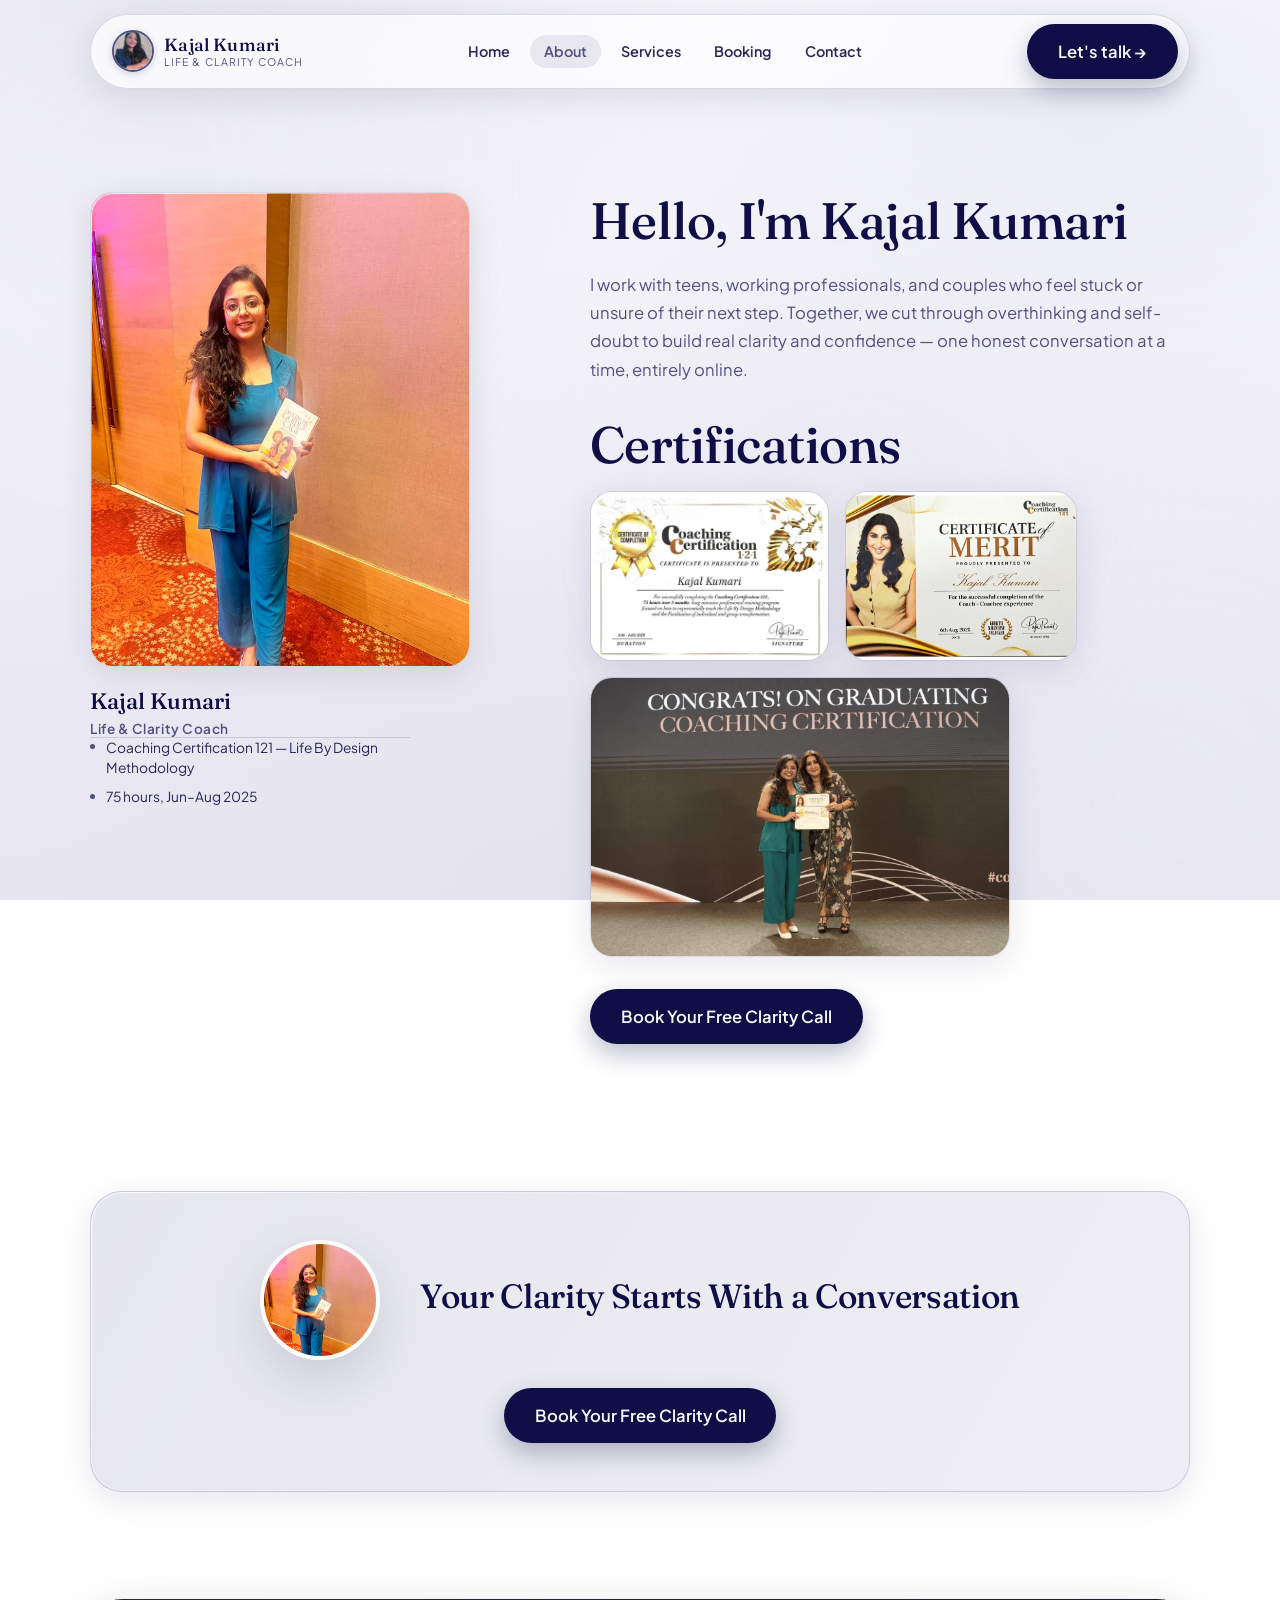
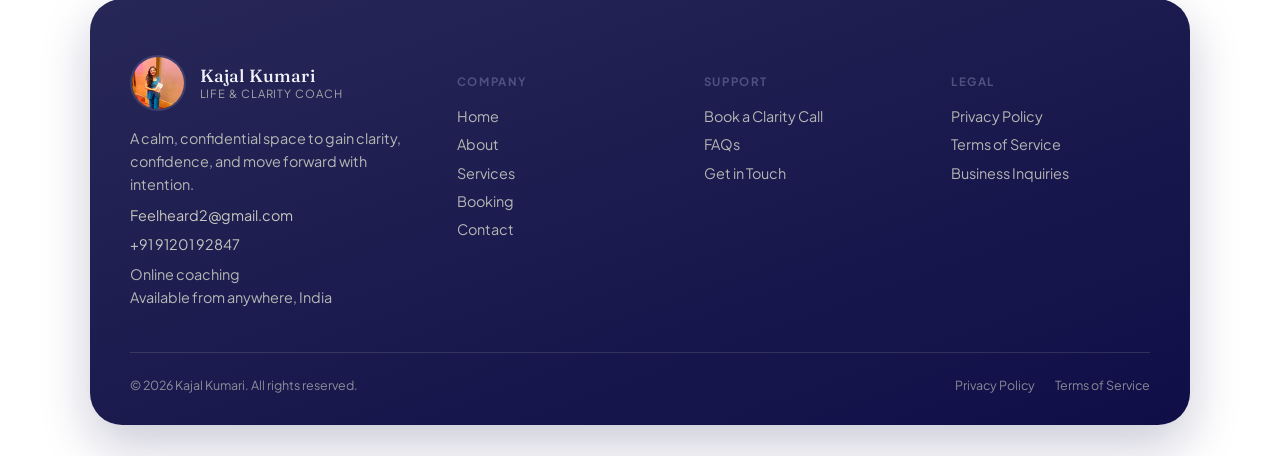
==== about/index.html @ 8ef03c5c "Welcome To Our Page" ====
<!DOCTYPE html>
<html lang="en">
<head>
<meta charset="UTF-8" />
<meta name="viewport" content="width=device-width, initial-scale=1.0" />
<title>About — Kajal Kumari | Life &amp; Clarity Coach</title>
<meta name="description" content="Get to know Kajal Kumari — life coach for teens, working professionals and couples looking for clarity, confidence and calm." />
<link rel="icon" href="data:image/svg+xml,<svg xmlns=%22http://www.w3.org/2000/svg%22 viewBox=%220 0 100 100%22><rect width=%22100%22 height=%22100%22 rx=%2222%22 fill=%22%230f0e47%22/><text x=%2250%22 y=%2266%22 font-family=%22Georgia,serif%22 font-size=%2252%22 fill=%22%23f8f8fb%22 text-anchor=%22middle%22>K</text></svg>" />
<link rel="stylesheet" href="../css/style.css" />
<link rel="stylesheet" href="../css/pages.css" />
</head>
<body>
<a href="#main" class="skip-link">Skip to content</a>
<div id="ambient-mount"></div>
<div id="site-header"></div>

<main id="main">

  <section class="wrap section about-section">
    <div class="about-grid">
      <div class="about-portrait" data-reveal>
        <div class="glass frame">
          <img src="../assets/kajal/about-portrait.jpg" alt="Kajal Kumari" />
        </div>
        <div class="portrait-name-caption">
          <span>Kajal Kumari</span>
          <span class="role">Life &amp; Clarity Coach</span>
        </div>
        <ul class="portrait-info-list">
          <li>Coaching Certification 121 — Life By Design Methodology</li>
          <li>75 hours, Jun–Aug 2025</li>
        </ul>
      </div>

      <div class="about-body" data-reveal style="transition-delay:100ms">
        <h2>Hello, I'm Kajal Kumari</h2>
        <p style="margin-top:1.25rem;">I work with teens, working professionals, and couples who feel stuck or unsure of their next step. Together, we cut through overthinking and self-doubt to build real clarity and confidence — one honest conversation at a time, entirely online.</p>

        <h2 style="margin-top:2rem;">Certifications</h2>
        <div class="certificate-gallery" style="margin-top:1rem;">
          <img src="../assets/certificates/cert-1.jpg" alt="Coaching Certification 121 — Certificate of Completion" />
          <img src="../assets/certificates/cert-2.jpg" alt="Certificate of Merit — Coach-Coachee Experience" />
        </div>
        <img src="../assets/kajal/graduation-moment.jpg" alt="Kajal Kumari receiving her Coaching Certification" class="graduation-photo" style="margin-top:1rem;" />

        <a href="../booking" class="btn btn-primary" style="margin-top:2rem;">Book Your Free Clarity Call</a>
      </div>
    </div>
  </section>

  <section class="wrap section--tight">
    <div class="glass cta-banner" data-reveal>
      <div class="cta-banner-top">
        <img src="../assets/kajal/cta-photo.jpg" alt="Kajal Kumari" class="cta-photo" />
        <div>
          <h3>Your Clarity Starts With a Conversation</h3>
        </div>
      </div>
      <a href="../booking" class="btn btn-primary">Book Your Free Clarity Call</a>
    </div>
  </section>

</main>

<div id="site-footer"></div>

<script src="../js/data.js"></script>
<script src="../js/api.js"></script>
<script src="../js/components.js"></script>
<script src="../js/main.js"></script>
</body>
</html>
---- css/style.css ----
/* ==========================================================================
   Kajal K — Life & Clarity Coaching Portfolio
   Design system: twilight-glass, soft & premium
   ========================================================================== */

@import url('https://fonts.googleapis.com/css2?family=Fraunces:ital,opsz,wght@0,9..144,300;0,9..144,400;0,9..144,500;0,9..144,600;1,9..144,400;1,9..144,500&family=Plus+Jakarta+Sans:wght@300;400;500;600;700;800&display=swap');

:root {
  /* ---- Color tokens: client-provided navy/purple palette. Every other
     shade below is a tint or shade of these four exact values, kept
     consistent site-wide. Backgrounds are very light tints of the same
     hues (since the source palette itself has no pale shade) so text
     and accents stay readable. ---- */
  --bg-1: #f8f8fb;      /* palest lavender-white */
  --bg-2: #efeef6;      /* soft pale lavender */
  --bg-3: #e6e5f1;      /* deeper pale lavender */
  --lavender: #8686ac;      /* client color — muted lavender-purple */
  --lavender-soft: #ececf5;
  --blush: #505081;      /* client color — medium purple-navy */
  --blush-soft: #e8e7f0;
  --mint: #272757;      /* client color — dark navy */
  --mint-soft: #e3e2ee;
  --peach: #0f0e47;      /* client color — deepest navy */
  --peach-soft: #e0e0ec;
  --sky: #8686ac;
  --sky-soft: #ececf5;
  --gold: #505081;
  --gold-soft: #e8e7f0;
  --gold-deep: #0f0e47;      /* deepest navy, for text needing real contrast */
  --cream: #f8f8fb;

  --accent: #505081;            /* primary accent — client's medium purple, used for eyebrows/links/CTAs */
  --accent-hover: #272757;

  --ink: #0f0e47;              /* primary text — client's deepest navy */
  --text-soft: #272757;         /* client's dark navy */
  --text-muted: #505081;         /* client's medium purple-navy */

  --glass-bg: rgba(255, 255, 255, 0.7);
  --glass-bg-strong: rgba(255, 255, 255, 0.93);
  --glass-border: rgba(15, 14, 71, 0.14);
  --glass-highlight: rgba(255, 255, 255, 0.92);

  /* ---- Type tokens ---- */
  --font-display: 'Fraunces', 'Iowan Old Style', serif;
  --font-body: 'Plus Jakarta Sans', -apple-system, BlinkMacSystemFont, sans-serif;

  --step-1: clamp(0.8rem, 0.78rem + 0.1vw, 0.875rem);
  --step-0: clamp(0.95rem, 0.92rem + 0.15vw, 1.05rem);
  --step-2: clamp(1.2rem, 1.1rem + 0.5vw, 1.45rem);
  --step-3: clamp(1.6rem, 1.4rem + 1vw, 2.1rem);
  --step-4: clamp(2.2rem, 1.8rem + 2vw, 3.2rem);
  --step-5: clamp(2.8rem, 2.1rem + 3.5vw, 4.6rem);

  /* ---- Layout tokens ---- */
  --radius-sm: 14px;
  --radius-md: 22px;
  --radius-lg: 32px;
  --radius-pill: 999px;
  --max-width: 1180px;
  --shadow-glass: 0 8px 32px rgba(15, 14, 71, 0.1);
  --shadow-soft: 0 20px 55px rgba(15, 14, 71, 0.14);
  --ease-soft: cubic-bezier(0.22, 1, 0.36, 1);
  --header-h: 96px;
}

@media (max-width: 860px) {
  :root { --header-h: 84px; }
}

/* ---- Reset ---- */
*, *::before, *::after { box-sizing: border-box; }
html { scroll-behavior: smooth; }
@media (prefers-reduced-motion: reduce) {
  html { scroll-behavior: auto; }
  *, *::before, *::after {
    animation-duration: 0.001ms !important;
    animation-iteration-count: 1 !important;
    transition-duration: 0.001ms !important;
    scroll-behavior: auto !important;
  }
}

body, h1, h2, h3, h4, p, figure, blockquote, dl, dd { margin: 0; }
ul[class], ol[class] { list-style: none; margin: 0; padding: 0; }
img { max-width: 100%; display: block; }
a { color: inherit; text-decoration: none; touch-action: manipulation; }
button { font: inherit; cursor: pointer; touch-action: manipulation; }
input, textarea, select, button { font-family: inherit; }

body {
  font-family: var(--font-body);
  color: var(--text-soft);
  -webkit-tap-highlight-color: transparent;
  background:
    radial-gradient(ellipse 80% 60% at 15% 0%, var(--blush-soft) 0%, transparent 60%),
    radial-gradient(ellipse 70% 60% at 85% 15%, var(--sky-soft) 0%, transparent 55%),
    radial-gradient(ellipse 80% 70% at 50% 100%, var(--mint-soft) 0%, transparent 60%),
    linear-gradient(180deg, var(--bg-1) 0%, var(--bg-2) 50%, var(--bg-3) 100%);
  background-attachment: fixed;
  min-height: 100vh;
  overflow-x: hidden;
  position: relative;
  -webkit-font-smoothing: antialiased;
  padding-top: var(--header-h);
}

/* ---- Ambient background orbs (decorative, aria-hidden) ---- */
.ambient-orbs { position: fixed; inset: 0; z-index: 0; pointer-events: none; overflow: hidden; }
.orb {
  position: absolute;
  border-radius: 50%;
  filter: blur(80px);
  opacity: 0.35;
  will-change: transform;
}
.orb--1 { width: 42vw; height: 42vw; background: var(--lavender-soft); top: -10%; left: -10%; animation: drift1 30s ease-in-out infinite; }
.orb--2 { width: 34vw; height: 34vw; background: var(--sky-soft); bottom: -12%; right: -8%; animation: drift2 36s ease-in-out infinite; }
.orb--3 { width: 26vw; height: 26vw; background: var(--mint-soft); top: 40%; right: 20%; opacity: 0.3; animation: drift3 26s ease-in-out infinite; }

@keyframes drift1 { 0%,100% { transform: translate(0,0) scale(1); } 50% { transform: translate(4%, 6%) scale(1.08); } }
@keyframes drift2 { 0%,100% { transform: translate(0,0) scale(1); } 50% { transform: translate(-5%, -4%) scale(1.05); } }
@keyframes drift3 { 0%,100% { transform: translate(0,0) scale(1); } 50% { transform: translate(-6%, 5%) scale(0.94); } }

main, header, footer { position: relative; z-index: 1; }

/* ---- Mobile perf: fixed backgrounds + continuous blur filters are the #1
   cause of janky scrolling on mobile browsers, so we simplify below 820px ---- */
@media (max-width: 820px) {
  body { background-attachment: scroll; }
  .orb { animation: none; filter: blur(40px); will-change: auto; }
  .nav-shell {
    background: rgba(255, 255, 255, 0.92);
    backdrop-filter: none;
    -webkit-backdrop-filter: none;
  }
  /* backdrop-filter is one of the most expensive CSS effects to composite on
     mobile GPUs — with a dozen+ glass cards on a page, it's the main source
     of scroll jank. Swap to solid, near-opaque backgrounds on mobile instead. */
  .glass, .glass-card, .glass-card:hover {
    backdrop-filter: none;
    -webkit-backdrop-filter: none;
    background: rgba(255, 255, 255, 0.9);
    box-shadow: 0 6px 18px rgba(15, 14, 71, 0.12);
  }
  .glass-card:hover { transform: none; }
  /* CSS mask-composite (used for the gradient border highlight) is also slow
     on mobile GPUs — drop it and rely on the plain 1px border instead. */
  .glass::before { display: none; }
  /* Large blurred shadows repaint expensively at scale; shrink them site-wide. */
  :root {
    --shadow-glass: 0 4px 14px rgba(15, 14, 71, 0.10);
    --shadow-soft: 0 6px 20px rgba(15, 14, 71, 0.12);
  }
}

/* ---- Utility layout ---- */
.wrap {
  width: 100%;
  max-width: var(--max-width);
  margin-inline: auto;
  padding-inline: clamp(1.25rem, 4vw, 2.5rem);
}
.section { padding-block: clamp(4rem, 7.5vw, 7rem); }
.section--tight { padding-block: clamp(2rem, 4vw, 3.25rem); }
.eyebrow {
  display: inline-flex;
  align-items: center;
  gap: 0.5em;
  font-size: var(--step-1);
  letter-spacing: 0.08em;
  text-transform: uppercase;
  color: var(--accent);
  font-weight: 700;
}

h1, h2, h3, h4 { font-family: var(--font-display); font-weight: 500; line-height: 1.15; letter-spacing: -0.01em; color: var(--ink); }
h1 { font-size: var(--step-5); font-weight: 500; }
h2 { font-size: var(--step-4); }
h3 { font-size: var(--step-3); font-weight: 500; }
h4 { font-size: var(--step-2); font-weight: 600; }
p { font-size: var(--step-0); line-height: 1.7; color: var(--text-muted); }
.lede { font-size: var(--step-2); line-height: 1.6; color: var(--text-soft); font-weight: 300; }

em.accent { font-style: italic; color: var(--accent-hover); }

/* ---- Glass surfaces ---- */
.glass {
  background: var(--glass-bg);
  border: 1px solid var(--glass-border);
  border-radius: var(--radius-lg);
  backdrop-filter: blur(22px) saturate(140%);
  -webkit-backdrop-filter: blur(22px) saturate(140%);
  box-shadow: var(--shadow-glass);
  position: relative;
}
.glass::before {
  content: '';
  position: absolute;
  inset: 0;
  border-radius: inherit;
  padding: 1px;
  background: linear-gradient(135deg, var(--glass-highlight), transparent 45%);
  -webkit-mask: linear-gradient(#fff 0 0) content-box, linear-gradient(#fff 0 0);
  -webkit-mask-composite: xor;
  mask-composite: exclude;
  pointer-events: none;
}
.glass-card {
  background: var(--glass-bg);
  border: 1px solid var(--glass-border);
  border-radius: var(--radius-md);
  backdrop-filter: blur(18px) saturate(140%);
  -webkit-backdrop-filter: blur(18px) saturate(140%);
  padding: clamp(1.5rem, 3vw, 2.25rem);
  transition: transform 0.5s var(--ease-soft), background 0.5s var(--ease-soft), box-shadow 0.5s var(--ease-soft);
}
.glass-card:hover { transform: translateY(-6px); background: var(--glass-bg-strong); box-shadow: var(--shadow-soft); }

/* ---- Buttons ---- */
.btn {
  display: inline-flex;
  align-items: center;
  justify-content: center;
  gap: 0.6em;
  padding: 0.95em 1.8em;
  border-radius: var(--radius-pill);
  font-weight: 600;
  font-size: var(--step-0);
  border: 1px solid transparent;
  transition: transform 0.35s var(--ease-soft), box-shadow 0.35s var(--ease-soft), background 0.35s var(--ease-soft);
  white-space: nowrap;
}
.btn-primary {
  background: var(--ink);
  color: var(--cream);
  box-shadow: 0 10px 26px rgba(15, 14, 71, 0.28);
}
.btn-primary:hover { transform: translateY(-3px); box-shadow: 0 16px 36px rgba(15, 14, 71, 0.36); background: #0f0e47; }
.btn-ghost {
  background: var(--glass-bg-strong);
  border-color: var(--glass-border);
  color: var(--ink);
  backdrop-filter: blur(14px);
}
.btn-ghost:hover { background: #fff; transform: translateY(-3px); border-color: var(--ink); }
.btn-block { width: 100%; }
.btn:disabled { opacity: 0.5; cursor: not-allowed; transform: none !important; }

/* ---- Header / Nav ----
   Fixed (not sticky): the bar stays pinned on screen at all times and never
   scrolls with the page. Only the active-link highlight changes as you move
   between pages — the bar itself never moves. */
.site-header {
  position: fixed;
  top: 0;
  left: 0;
  right: 0;
  z-index: 50;
  padding-block: 0.85rem;
}
.nav-shell {
  display: flex;
  align-items: center;
  justify-content: space-between;
  gap: 1rem;
  padding: 0.6rem 0.7rem 0.6rem 1.3rem;
  border-radius: var(--radius-pill);
  background: rgba(255, 255, 255, 0.7);
  border: 1px solid var(--glass-border);
  backdrop-filter: blur(20px) saturate(160%);
  -webkit-backdrop-filter: blur(20px) saturate(160%);
  box-shadow: var(--shadow-glass);
}
.brand { display: flex; align-items: center; gap: 0.65rem; font-family: var(--font-display); font-size: 1.1rem; color: var(--ink); }
.brand-mark {
  width: 42px; height: 42px; border-radius: 50%;
  object-fit: cover;
  flex-shrink: 0;
  border: 2px solid var(--blush);
  box-shadow: 0 2px 8px rgba(15, 14, 71, 0.18);
}
.brand-text strong { display: block; font-weight: 500; letter-spacing: 0.01em; }
.brand-text span { display: block; font-family: var(--font-body); font-size: 0.66rem; letter-spacing: 0.1em; text-transform: uppercase; color: var(--text-muted); }

.nav-links { display: flex; align-items: center; gap: 0.3rem; }
.nav-links a {
  padding: 0.55em 1em;
  border-radius: var(--radius-pill);
  font-size: 0.9rem;
  font-weight: 600;
  color: var(--text-soft);
  transition: background 0.3s var(--ease-soft), color 0.3s var(--ease-soft);
}
.nav-links a:hover, .nav-links a.is-active { background: var(--blush-soft); color: var(--accent); }
.nav-cta { display: flex; align-items: center; gap: 0.6rem; }
.nav-toggle {
  display: none;
  width: 40px; height: 40px;
  border-radius: 50%;
  background: var(--blush-soft);
  border: 1px solid var(--glass-border);
  color: var(--ink);
  align-items: center;
  justify-content: center;
  font-size: 1.05rem;
}

.mobile-scrim {
  position: fixed;
  inset: 0;
  z-index: 45;
  background: rgba(15, 14, 71, 0.32);
  backdrop-filter: blur(10px) saturate(120%);
  -webkit-backdrop-filter: blur(10px) saturate(120%);
  opacity: 0;
  visibility: hidden;
  pointer-events: none;
  transition: opacity 0.4s var(--ease-soft), visibility 0.4s;
}
.mobile-scrim.is-open { opacity: 1; visibility: visible; pointer-events: auto; }

.mobile-panel {
  display: flex;
  flex-direction: column;
  gap: 0.4rem;
  position: fixed;
  top: calc(var(--header-h) + 10px);
  left: clamp(1.25rem, 4vw, 2.5rem);
  right: clamp(1.25rem, 4vw, 2.5rem);
  z-index: 55;
  max-width: 420px;
  margin-inline: auto;
  padding: 1.6rem 1.4rem 1.75rem;
  border-radius: var(--radius-lg);
  background: var(--glass-bg-strong);
  border: 1px solid var(--glass-border);
  backdrop-filter: blur(28px) saturate(160%);
  -webkit-backdrop-filter: blur(28px) saturate(160%);
  box-shadow: var(--shadow-soft);
  opacity: 0;
  visibility: hidden;
  transform: translateY(-14px) scale(0.97);
  pointer-events: none;
  transition: opacity 0.4s var(--ease-soft), transform 0.4s var(--ease-soft), visibility 0.4s;
}
.mobile-panel.is-open {
  opacity: 1;
  visibility: visible;
  transform: translateY(0) scale(1);
  pointer-events: auto;
}
.mobile-panel-head {
  display: flex;
  align-items: center;
  justify-content: space-between;
  margin-bottom: 0.75rem;
  padding-bottom: 0.9rem;
  border-bottom: 1px solid var(--glass-border);
}
.mobile-panel-title {
  font-family: var(--font-display);
  font-size: 1.1rem;
  color: var(--ink);
}
.mobile-panel-close {
  width: 38px; height: 38px;
  border-radius: 50%;
  background: var(--blush-soft);
  border: 1px solid var(--glass-border);
  color: var(--ink);
  display: flex; align-items: center; justify-content: center;
  font-size: 1rem;
}
.mobile-panel-links { display: flex; flex-direction: column; gap: 0.35rem; }
.mobile-panel a {
  padding: 1em 1.1em;
  border-radius: var(--radius-md);
  color: var(--text-soft);
  font-weight: 600;
  font-size: 1.05rem;
  transition: background 0.3s var(--ease-soft), color 0.3s var(--ease-soft);
}
.mobile-panel a.is-active, .mobile-panel a:hover { background: var(--blush-soft); color: var(--accent); }
.mobile-panel-cta { margin-top: 1.1rem; }
.mobile-panel a.mobile-panel-cta,
.mobile-panel a.mobile-panel-cta:hover { color: var(--cream); background: var(--ink); }

.nav-cta .btn-primary span.short { display: none; }

@media (max-width: 860px) {
  .nav-links { display: none; }
  .nav-toggle { display: inline-flex; }
  .nav-cta .btn-primary span.long { display: none; }
  .nav-cta .btn-primary span.short { display: inline; }
  /* Long button labels ("Book Your Free 30-Minute Clarity Call") must wrap
     instead of forcing the button wider than its container. */
  .btn { white-space: normal; max-width: 100%; box-sizing: border-box; text-align: center; }
  .cta-banner { align-items: stretch; text-align: center; }
  .cta-banner-top { flex-direction: column; text-align: center; }
  .cta-banner-top > div { text-align: center; }
  .cta-banner .cta-photo { margin-inline: auto; }
  .cta-banner .btn { width: 100%; }
}

/* ---- Footer ---- */
.site-footer { padding-block: 0; margin-top: clamp(2rem, 5vw, 3.5rem); margin-bottom: clamp(1.5rem, 3vw, 2rem); }
.footer-shell {
  background: linear-gradient(160deg, #272757 0%, #0f0e47 100%);
  padding: clamp(2.5rem, 5vw, 3.5rem) clamp(1.5rem, 4vw, 2.5rem) clamp(1.5rem, 3vw, 2rem);
  border-radius: var(--radius-lg);
  box-shadow: 0 20px 50px rgba(15, 14, 71, 0.22);
}
.footer-grid {
  display: grid;
  grid-template-columns: 1.4fr 1fr 1fr 1fr;
  gap: 2rem clamp(1.5rem, 4vw, 3rem);
}
.footer-col--brand { max-width: 300px; }
.footer-brand-row { display: flex; align-items: center; gap: 0.85rem; margin-bottom: 1rem; }
.footer-photo {
  width: 56px; height: 56px;
  border-radius: 50%;
  object-fit: cover;
  border: 2px solid rgba(80,80,129,0.6);
  flex-shrink: 0;
}
.footer-col--brand .brand-text strong { color: #f0f0f7; font-family: var(--font-display); font-size: 1.1rem; font-weight: 500; display: block; }
.footer-col--brand .brand-text span { color: rgba(255,255,227,0.6); font-size: 0.7rem; letter-spacing: 0.08em; text-transform: uppercase; }
.footer-tagline { font-size: 0.88rem; color: rgba(255,255,227,0.65); line-height: 1.6; margin-bottom: 1rem; }
.footer-address { font-size: 0.85rem; color: rgba(255,255,227,0.55); line-height: 1.6; margin-top: 0.5rem; }
.footer-col h5 { font-family: var(--font-body); font-size: 0.72rem; letter-spacing: 0.14em; text-transform: uppercase; color: var(--blush); margin-bottom: 1.1rem; font-weight: 700; }
.footer-col a, .footer-col p { display: block; color: rgba(255,255,227,0.68); font-size: 0.9rem; margin-bottom: 0.65rem; transition: color 0.2s ease, transform 0.2s ease; }
.footer-col a:hover { color: #f0f0f7; transform: translateX(2px); }
.footer-col--brand a { color: rgba(255,255,227,0.75); }
.footer-col--brand a:hover { color: var(--blush); }
.footer-bottom {
  display: flex; justify-content: space-between; align-items: center; flex-wrap: wrap; gap: 0.75rem;
  padding-top: 1.5rem; margin-top: 2rem;
  border-top: 1px solid rgba(255,255,227,0.12);
  font-size: 0.78rem; color: rgba(255,255,227,0.5);
}
.footer-bottom-links { display: flex; gap: 1.25rem; }
.footer-bottom-links a { color: rgba(255,255,227,0.5); font-size: 0.78rem; margin-bottom: 0; }
.footer-bottom-links a:hover { color: #f0f0f7; }

@media (max-width: 880px) {
  .footer-grid { grid-template-columns: 1.3fr 1fr 1fr; }
  .footer-col--brand { grid-column: 1 / -1; max-width: 100%; }
}
@media (max-width: 640px) {
  .footer-shell { padding: 2.25rem 1.5rem 1.75rem; border-radius: var(--radius-lg); }
  .footer-grid {
    grid-template-columns: 1fr 1fr;
    gap: 1.75rem 1.25rem;
    text-align: center;
  }
  .footer-col--brand {
    grid-column: 1 / -1;
    display: flex;
    flex-direction: column;
    align-items: center;
    max-width: 100%;
    padding-bottom: 1.75rem;
    border-bottom: 1px solid rgba(255,255,227,0.18);
  }
  .footer-brand-row { flex-direction: column; gap: 0.65rem; }
  .footer-photo { width: 64px; height: 64px; }
  .footer-col--brand .brand-text strong { font-size: 1.15rem; }
  .footer-tagline { max-width: 32ch; margin-inline: auto; font-size: 0.92rem; color: rgba(255,255,227,0.8); }
  .footer-address { max-width: 26ch; margin-inline: auto; font-size: 0.88rem; color: rgba(255,255,227,0.7); }
  .footer-col--brand a { font-size: 0.92rem; color: rgba(255,255,227,0.9); }
  .footer-col:not(.footer-col--brand) { padding-bottom: 0.5rem; }
  .footer-col h5 { font-size: 0.76rem; margin-bottom: 0.85rem; }
  .footer-col a { font-size: 0.94rem; margin-bottom: 0.75rem; color: rgba(255,255,227,0.82); }
  /* Legal links already live in the bottom bar below — no need to repeat
     the full column again on a small screen. */
  .footer-col--legal { display: none; }
  .footer-bottom {
    flex-direction: column;
    text-align: center;
    padding-top: 1.5rem;
    margin-top: 0.5rem;
    font-size: 0.82rem;
    color: rgba(255,255,227,0.7);
  }
  .footer-bottom-links { gap: 1.5rem; }
  .footer-bottom-links a { font-size: 0.82rem; color: rgba(255,255,227,0.75); }
}

/* ---- Reveal-on-scroll ---- */
[data-reveal] { opacity: 0; transform: translateY(24px); transition: opacity 0.8s var(--ease-soft), transform 0.8s var(--ease-soft); }
[data-reveal].is-visible { opacity: 1; transform: translateY(0); }


/* ---- Tag pill ---- */
.pill {
  display: inline-flex; align-items: center; gap: 0.4em;
  padding: 0.4em 0.9em; border-radius: var(--radius-pill);
  background: var(--glass-bg); border: 1px solid var(--glass-border);
  font-size: 0.82rem; font-weight: 500; color: var(--text-soft);
}

/* ---- Forms ---- */
.field { display: flex; flex-direction: column; gap: 0.5rem; margin-bottom: 1.2rem; }
.field label { font-size: 0.86rem; font-weight: 600; color: var(--text-soft); }
.field .hint { font-size: 0.78rem; color: var(--text-muted); font-weight: 400; }
.field input, .field textarea, .field select {
  background: rgba(255,255,255,0.65);
  border: 1px solid var(--glass-border);
  border-radius: var(--radius-sm);
  padding: 0.85em 1em;
  color: var(--ink);
  font-size: 0.95rem;
  transition: border-color 0.3s, background 0.3s;
}
.field input::placeholder, .field textarea::placeholder { color: var(--text-muted); }
.field input:focus, .field textarea:focus, .field select:focus {
  outline: none; border-color: var(--accent-hover); background: #fff;
}
.field textarea { resize: vertical; min-height: 110px; }
.field-row { display: grid; grid-template-columns: 1fr 1fr; gap: 1rem; }
@media (max-width: 560px) { .field-row { grid-template-columns: 1fr; } }

.form-section-title {
  font-size: 0.78rem;
  letter-spacing: 0.06em;
  text-transform: uppercase;
  font-weight: 700;
  color: var(--accent);
  margin: 2rem 0 1rem;
  padding-top: 1.5rem;
  border-top: 1px solid var(--glass-border);
}
.contact-form-card form > .form-section-title:first-of-type { margin-top: 0.5rem; padding-top: 0; border-top: none; }
.form-privacy-note { font-size: 0.85rem; color: var(--text-muted); font-style: italic; margin-bottom: 1.5rem; }

/* visible focus ring for a11y across interactive elements */
a:focus-visible, button:focus-visible, input:focus-visible, textarea:focus-visible, select:focus-visible {
  outline: 2px solid var(--accent-hover);
  outline-offset: 3px;
  border-radius: 6px;
}

/* ---- Toast / status ---- */
.status-msg { display: none; padding: 0.9em 1.2em; border-radius: var(--radius-sm); font-size: 0.9rem; margin-top: 1rem; }
.status-msg.is-visible { display: block; }
.status-msg--success { background: var(--mint-soft); border: 1px solid var(--mint); color: var(--mint); }
.status-msg--error { background: var(--blush-soft); border: 1px solid var(--blush); color: var(--accent); }

/* ---- Skip link ---- */
.skip-link {
  position: absolute; left: -999px; top: 0; z-index: 100;
  background: var(--gold); color: var(--ink); padding: 0.8em 1.2em; border-radius: var(--radius-sm);
}
.skip-link:focus { left: 1rem; top: 1rem; }
---- css/pages.css ----
/* ==========================================================================
   Page-specific components
   ========================================================================== */

/* ---- Hero ---- */
.hero {
  display: grid;
  grid-template-columns: 1.05fr 0.95fr;
  gap: clamp(2rem, 5vw, 4rem);
  align-items: start;
  padding-block: clamp(1.5rem, 4vw, 2.5rem) clamp(2rem, 4vw, 3rem);
}
.hero-copy .lede { margin-block: 1.25rem 2rem; max-width: 46ch; }
.hero-actions { display: flex; gap: 0.9rem; flex-wrap: wrap; margin-bottom: 2.25rem; }
.hero-stats { display: flex; gap: 0.75rem; flex-wrap: wrap; }
.hero-stats .pill strong { color: var(--accent); }

/* Hero portrait — clean, professional photo card (no illustrated avatar,
   no gimmicky pulse rings; a real photo should replace the placeholder) */
.hero-portrait {
  display: flex;
  flex-direction: column;
  align-items: center;
  gap: 1.1rem;
}
.hero-portrait-frame {
  width: 100%;
  max-width: 360px;
  aspect-ratio: 4 / 5;
  border-radius: 18px;
  overflow: hidden;
  border: 1px solid var(--glass-border);
  box-shadow: var(--shadow-soft);
}
.hero-portrait-frame img { width: 100%; height: 100%; object-fit: cover; display: block; }
.hero-portrait-caption {
  display: flex;
  align-items: center;
  gap: 0.6rem;
  font-size: 0.82rem;
  letter-spacing: 0.04em;
  color: var(--text-muted);
}
.hero-portrait-caption span:first-child { color: var(--ink); font-weight: 600; }
.hero-portrait-caption .divider { width: 1px; height: 12px; background: var(--glass-border); }

@media (max-width: 900px) {
  .hero { grid-template-columns: 1fr; }
  .hero-portrait-frame { max-width: 300px; margin-inline: auto; }
}

/* ---- Trust strip ---- */
.trust-strip {
  display: flex;
  flex-wrap: wrap;
  gap: 0.75rem;
  justify-content: center;
  padding: 1.1rem 1.5rem;
}

/* ---- Section heading block ---- */
.section-head { max-width: 640px; margin-bottom: clamp(2rem, 4vw, 3rem); }
.section-head.center { margin-inline: auto; text-align: center; }
.section-head h2 { margin-top: 0.9rem; position: relative; }
.section-head h2::before {
  content: '';
  display: block;
  width: 44px;
  height: 4px;
  border-radius: 2px;
  background: var(--accent);
  margin-bottom: 0.9rem;
}
.section-head.center h2::before { margin-inline: auto; }
.section-head p { margin-top: 0.9rem; }

/* ---- Specialty grid ---- */
.specialty-grid {
  display: grid;
  grid-template-columns: repeat(3, 1fr);
  gap: 1.25rem;
}
@media (max-width: 940px) { .specialty-grid { grid-template-columns: repeat(2, 1fr); } }
@media (max-width: 600px) { .specialty-grid { grid-template-columns: 1fr; } }

.icon-badge {
  width: 48px; height: 48px; border-radius: 14px;
  display: flex; align-items: center; justify-content: center;
  font-family: var(--font-display);
  font-size: 1.05rem;
  font-weight: 500;
  color: var(--accent);
  background: linear-gradient(135deg, rgba(80,80,129,0.18), rgba(134,134,172,0.18));
  border: 1px solid var(--glass-border);
  margin-bottom: 1.1rem;
}
.specialty-card h4 { margin-bottom: 0.6rem; }
.specialty-card p { font-size: 0.92rem; }
.card-cta {
  display: inline-flex;
  align-items: center;
  gap: 0.5em;
  margin-top: 1.35rem;
  padding: 0.6em 1.1em;
  border-radius: var(--radius-pill);
  background: var(--ink);
  color: var(--cream);
  font-size: 0.85rem;
  font-weight: 700;
  line-height: 1.2;
  box-shadow: 0 10px 24px rgba(15, 14, 71, 0.24);
  transition: transform 0.3s var(--ease-soft), box-shadow 0.3s var(--ease-soft);
}
.card-cta-arrow { transition: transform 0.3s var(--ease-soft); }
.card-cta:hover { transform: translateY(-3px); box-shadow: 0 14px 30px rgba(15, 14, 71, 0.32); }
.card-cta:hover .card-cta-arrow { transform: translateX(3px); }
.card-cta:focus-visible { outline: 2px solid var(--accent-hover); outline-offset: 3px; }

/* ---- CTA banner ---- */
.cta-banner {
  display: flex; flex-direction: column; align-items: center; gap: 1.75rem;
  padding: clamp(2rem, 4vw, 3rem);
  background: linear-gradient(120deg, rgba(80,80,129,0.14), rgba(134,134,172,0.14));
}
.cta-banner-top {
  display: flex; align-items: center; justify-content: center; gap: clamp(1.5rem, 4vw, 2.5rem);
  width: 100%;
}
.cta-banner-top > div { text-align: left; }
.cta-photo {
  width: 120px; height: 120px;
  border-radius: 50%;
  object-fit: cover;
  flex-shrink: 0;
  border: 4px solid rgba(255,255,255,0.9);
  box-shadow: var(--shadow-soft);
}
.panel-photo {
  width: 130px; height: 130px;
  border-radius: 50%;
  object-fit: cover;
  margin: 0 auto 1.2rem;
  display: block;
  border: 4px solid rgba(255,255,255,0.9);
  box-shadow: var(--shadow-soft);
}
.cta-banner h3 { margin-bottom: 0.5rem; }

/* ---- Booking page — WhatsApp CTA card ---- */
.booking-cta-card {
  max-width: 640px;
  margin-inline: auto;
  text-align: center;
  padding: clamp(2rem, 5vw, 3rem);
}
.booking-cta-card .eyebrow { justify-content: center; display: flex; }
.booking-cta-card h2 { margin-top: 0.5rem; margin-bottom: 1rem; }
.booking-cta-card p { max-width: 46ch; margin-inline: auto; }
.btn-whatsapp { margin-top: 1.5rem; }
.btn-whatsapp.btn-primary {
  background: #25D366;
  border-color: #25D366;
  color: #ffffff;
  box-shadow: 0 10px 26px rgba(37, 211, 102, 0.4);
}
.btn-whatsapp.btn-primary:hover { background: #1ebc59; box-shadow: 0 16px 36px rgba(37, 211, 102, 0.5); }

/* ---- Page hero (inner pages) ---- */
.page-hero { padding-block: clamp(2.5rem, 5vw, 4rem) clamp(1.5rem, 3vw, 2.5rem); text-align: center; }
.page-hero .eyebrow { justify-content: center; display: flex; }
.page-hero h1 { margin-top: 0.6rem; }
.page-hero p.lede { margin-inline: auto; margin-top: 1rem; }
.breadcrumb { display: flex; align-items: center; justify-content: center; gap: 0.55rem; font-size: 0.85rem; font-weight: 500; color: var(--text-muted); margin-bottom: 1.3rem; }
.breadcrumb a { color: var(--text-muted); }
.breadcrumb a:hover { color: var(--accent); }
.breadcrumb span:last-child { color: var(--ink); font-weight: 600; }

/* ---- About page ---- */
.about-section { padding-top: clamp(3rem, 6vw, 5rem); }
.about-grid { display: grid; grid-template-columns: 0.85fr 1.15fr; gap: clamp(2rem, 5vw, 3.5rem); align-items: start; }
.about-portrait {
  position: sticky;
  top: calc(var(--header-h) + 20px);
  display: flex;
  flex-direction: column;
  align-items: flex-start;
}
.about-portrait .frame {
  width: 100%;
  max-width: 380px;
  aspect-ratio: 4 / 5;
  border-radius: 22px;
  overflow: hidden;
  position: relative;
  box-shadow: var(--shadow-glass);
  border: 1px solid var(--glass-border);
}
.about-portrait img { width: 100%; height: 100%; object-fit: cover; display: block; }
.portrait-name-caption {
  margin-top: 1.25rem;
  display: flex;
  flex-direction: column;
  gap: 0.3rem;
}
.portrait-name-caption span:first-child {
  font-family: var(--font-display);
  font-size: 1.4rem;
  font-weight: 500;
  color: var(--ink);
}
.portrait-name-caption .role {
  font-size: 0.85rem;
  letter-spacing: 0.04em;
  color: var(--accent);
  font-weight: 600;
}
.portrait-info-list {
  margin-top: 1.25rem;
  padding-top: 1.1rem;
  border-top: 1px solid var(--glass-border);
  display: flex;
  flex-direction: column;
  gap: 0.6rem;
  width: 100%;
  max-width: 320px;
}
.portrait-info-list li {
  font-size: 0.86rem;
  line-height: 1.45;
  color: var(--text-soft);
  padding-left: 1rem;
  position: relative;
}
.portrait-info-list li::before {
  content: '';
  position: absolute;
  left: 0;
  top: 0.5em;
  width: 5px;
  height: 5px;
  border-radius: 50%;
  background: var(--accent);
}

@media (max-width: 880px) {
  .about-grid { grid-template-columns: 1fr; gap: 1.75rem; }
  .about-portrait {
    position: static;
    top: auto;
    align-items: center;
    text-align: center;
  }
  .about-portrait .frame { width: 260px; max-width: 260px; }
  .portrait-name-caption { align-items: center; }
  .portrait-info-list { align-items: center; text-align: center; }
  .portrait-info-list li { padding-left: 0; }
  .portrait-info-list li::before { display: none; }
}
.about-body p { margin-bottom: 1.2rem; }
.certificate-gallery {
  display: flex;
  gap: 1rem;
  flex-wrap: wrap;
  align-items: flex-start;
}
.certificate-gallery img {
  height: 170px;
  width: auto;
  max-width: 100%;
  border-radius: var(--radius-md);
  border: 1px solid var(--glass-border);
  box-shadow: var(--shadow-glass);
  object-fit: cover;
}
.graduation-photo {
  display: block;
  max-width: 100%;
  width: 420px;
  border-radius: var(--radius-md);
  border: 1px solid var(--glass-border);
  box-shadow: var(--shadow-glass);
}
@media (max-width: 480px) {
  .certificate-gallery { flex-direction: column; }
  .certificate-gallery img { height: auto; width: 100%; }
}

/* ---- Services page detail rows ---- */
.service-detail {
  display: grid;
  grid-template-columns: 0.9fr 1.1fr;
  gap: clamp(1.5rem, 4vw, 3rem);
  align-items: center;
  padding: clamp(1.75rem, 3vw, 2.5rem);
}
@media (max-width: 820px) { .service-detail { grid-template-columns: 1fr; } }
.service-detail + .service-detail { margin-top: 1.5rem; }
.service-detail .tag-row { display: flex; flex-wrap: wrap; gap: 0.5rem; margin-top: 1rem; }
.service-detail .helps-with { margin-top: 1.25rem; }
.service-detail .helps-with h5 { font-size: 0.78rem; text-transform: uppercase; letter-spacing: 0.08em; color: var(--accent); margin-bottom: 0.6rem; }
.service-detail ul.check-list { display: flex; flex-direction: column; gap: 0.6rem; }
.service-detail ul.check-list li { font-size: 0.92rem; color: var(--text-soft); display: flex; gap: 0.7rem; align-items: flex-start; line-height: 1.5; }
.service-detail ul.check-list li span { color: var(--accent); font-size: 1.1rem; line-height: 1.3; flex-shrink: 0; }
.service-detail .gain-line { font-size: 0.9rem; color: var(--text-soft); margin-top: 1rem; line-height: 1.5; }
.service-detail .gain-line strong { color: var(--mint); }
.service-photo-frame {
  width: 100%;
  max-width: 260px;
  aspect-ratio: 3 / 2;
  border-radius: var(--radius-md);
  overflow: hidden;
  border: 1px solid var(--glass-border);
  box-shadow: var(--shadow-glass);
}
.service-photo-frame img { width: 100%; height: 100%; object-fit: cover; object-position: center 25%; display: block; }
.btn-book {
  display: inline-flex;
  align-items: center;
  gap: 0.5em;
  padding: 0.75em 1.5em;
  border-radius: var(--radius-pill);
  background: var(--accent);
  color: var(--cream);
  font-weight: 700;
  font-size: 0.92rem;
  box-shadow: 0 10px 22px rgba(80, 80, 129, 0.32);
  transition: transform 0.3s var(--ease-soft), box-shadow 0.3s var(--ease-soft), background 0.3s var(--ease-soft);
}
.btn-book:hover { background: var(--accent-hover); transform: translateY(-3px); box-shadow: 0 14px 28px rgba(80, 80, 129, 0.4); }

/* ---- FAQ ---- */
.faq-item { border-bottom: 1px solid var(--glass-border); }
.faq-item:last-child { border-bottom: none; }
.faq-q { display: flex; justify-content: space-between; align-items: center; gap: 1rem; padding: 1.25rem 0.25rem; cursor: pointer; }
.faq-q h4 { font-size: 1.05rem; font-weight: 600; font-family: var(--font-body); color: var(--ink); }
.faq-q .chev { transition: transform 0.35s var(--ease-soft); color: var(--accent); font-size: 1.2rem; flex-shrink: 0; }
.faq-item.is-open .chev { transform: rotate(45deg); }
.faq-a { max-height: 0; overflow: hidden; transition: max-height 0.4s var(--ease-soft); }
.faq-a p { padding-bottom: 1.25rem; padding-right: 2rem; }

/* ---- Orientation Form header (editorial marble banner) ---- */
.orientation-header {
  position: relative;
  isolation: isolate;
  overflow: hidden;
  text-align: center;
  margin: calc(-1 * clamp(1.5rem, 3vw, 2.5rem)) calc(-1 * clamp(1.5rem, 3vw, 2.5rem)) clamp(1.75rem, 3.5vw, 2.5rem);
  padding: clamp(2.75rem, 6vw, 4.25rem) clamp(1.5rem, 4vw, 2.5rem) clamp(2.1rem, 4vw, 3rem);
  border-radius: var(--radius-lg) var(--radius-lg) 0 0;
  border-bottom: 1px solid var(--glass-border);
}
.orientation-header::before {
  content: '';
  position: absolute;
  inset: 0;
  z-index: -1;
  background:
    radial-gradient(120% 140% at 12% 12%, rgba(255,255,255,0.95), transparent 55%),
    radial-gradient(90% 110% at 88% 8%, rgba(134,134,172,0.28), transparent 60%),
    radial-gradient(100% 100% at 78% 92%, rgba(224,224,236,0.65), transparent 55%),
    radial-gradient(80% 90% at 8% 90%, rgba(80,80,129,0.10), transparent 55%),
    linear-gradient(150deg, #fcfcfd 0%, #f4f3f9 45%, #ebe9f2 100%);
}
.orientation-header::after {
  content: '';
  position: absolute;
  inset: 0;
  z-index: -1;
  opacity: 0.5;
  background-image:
    repeating-linear-gradient(116deg, rgba(15,14,71,0.05) 0px, rgba(15,14,71,0.05) 1px, transparent 1px, transparent 130px),
    repeating-linear-gradient(28deg, rgba(15,14,71,0.035) 0px, rgba(15,14,71,0.035) 1px, transparent 1px, transparent 160px);
}
.orientation-title-box {
  display: inline-block;
  background: #fff;
  border: 1.5px solid var(--ink);
  border-radius: 3px;
  padding: 0.85rem 2.4rem;
  box-shadow: 0 10px 30px rgba(15, 14, 71, 0.08);
}
.orientation-title {
  margin: 0;
  font-family: var(--font-body);
  font-weight: 800;
  font-size: clamp(1.25rem, 2.4vw, 1.85rem);
  letter-spacing: 0.09em;
  text-transform: uppercase;
  color: var(--ink);
}
.orientation-subtitle {
  margin: clamp(1.25rem, 2.5vw, 1.6rem) 0 0;
  font-family: var(--font-body);
  font-weight: 700;
  font-size: clamp(1rem, 1.6vw, 1.15rem);
  color: var(--ink);
}
.orientation-note {
  margin: 0.9rem auto 0;
  max-width: 30rem;
  font-style: italic;
  font-size: 0.85rem;
  line-height: 1.65;
  color: var(--text-muted);
}
.orientation-note strong { font-style: normal; color: var(--ink); }

@media (max-width: 600px) {
  .orientation-header { border-radius: var(--radius-md) var(--radius-md) 0 0; }
  .orientation-title-box { padding: 0.7rem 1.5rem; }
}

/* ---- Contact page ---- */
.contact-grid { display: flex; flex-direction: column; gap: clamp(1.5rem, 4vw, 2.5rem); }
.contact-form-card, .contact-info-card { display: flex; flex-direction: column; }
.contact-form-card form { display: flex; flex-direction: column; }
.contact-info-card { justify-content: flex-start; }
.contact-info-card .btn { margin-top: 1.5rem; }
.contact-info-card .info-row { display: flex; gap: 0.9rem; align-items: flex-start; padding-block: 0.9rem; border-bottom: 1px solid var(--glass-border); }
.contact-info-card .info-row:last-child { border-bottom: none; }
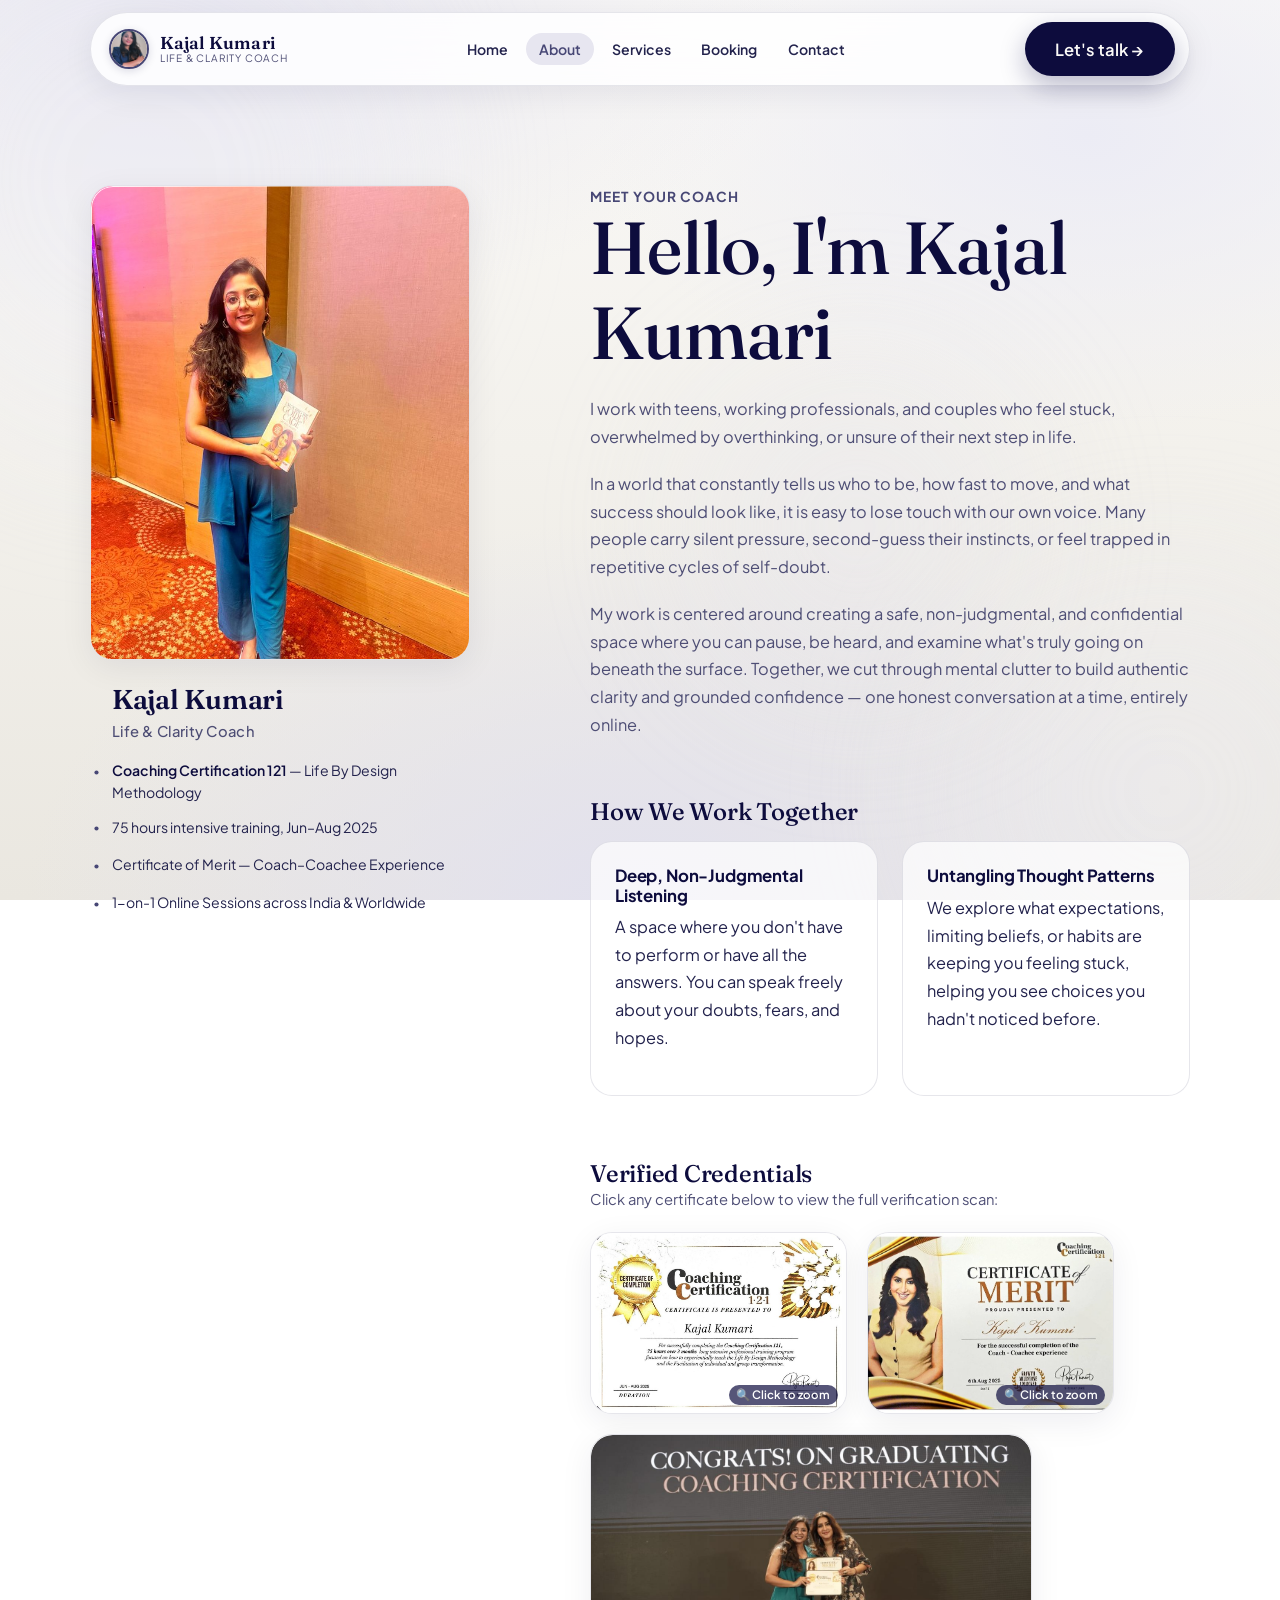
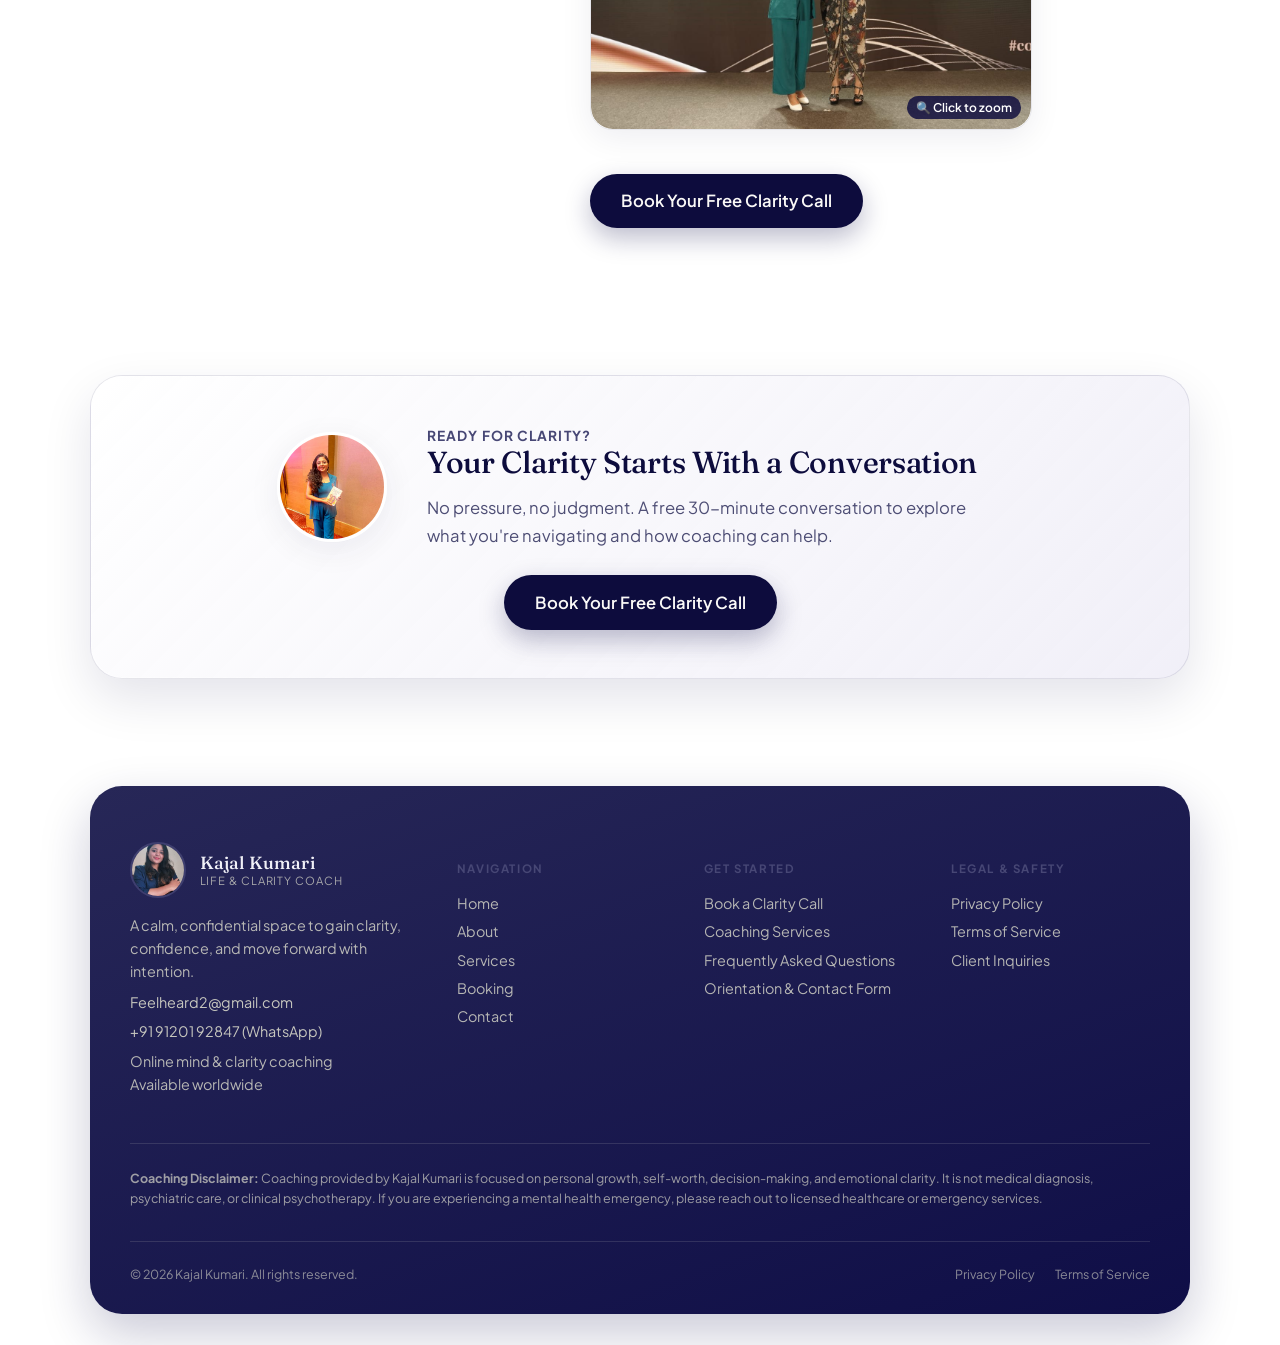
==== commit e2d9a405: "Complete MindSpace coaching website refinements" ====
--- a/about/index.html
+++ b/about/index.html
@@ -16,34 +16,97 @@
 
 <main id="main">
 
-  <section class="wrap section about-section">
+  <section class="wrap section about-section" id="about">
     <div class="about-grid">
       <div class="about-portrait" data-reveal>
         <div class="glass frame">
-          <img src="../assets/kajal/about-portrait.jpg" alt="Kajal Kumari" />
+          <img src="../assets/kajal/about-portrait.jpg" alt="Kajal Kumari — Life &amp; Clarity Coach" />
         </div>
-        <div class="portrait-name-caption">
-          <span>Kajal Kumari</span>
-          <span class="role">Life &amp; Clarity Coach</span>
+        <div class="portrait-details">
+          <div class="portrait-header">
+            <h2 class="portrait-name">Kajal Kumari</h2>
+            <div class="portrait-role">Life &amp; Clarity Coach</div>
+          </div>
+          <ul class="portrait-credential-list" role="list">
+            <li class="credential-item">
+              <span class="credential-bullet" aria-hidden="true">
+                <svg viewBox="0 0 6 6" width="5" height="5" fill="currentColor"><circle cx="3" cy="3" r="2.5"/></svg>
+              </span>
+              <span class="credential-text"><strong>Coaching Certification 121</strong> — Life By Design Methodology</span>
+            </li>
+            <li class="credential-item">
+              <span class="credential-bullet" aria-hidden="true">
+                <svg viewBox="0 0 6 6" width="5" height="5" fill="currentColor"><circle cx="3" cy="3" r="2.5"/></svg>
+              </span>
+              <span class="credential-text">75 hours intensive training, Jun–Aug 2025</span>
+            </li>
+            <li class="credential-item">
+              <span class="credential-bullet" aria-hidden="true">
+                <svg viewBox="0 0 6 6" width="5" height="5" fill="currentColor"><circle cx="3" cy="3" r="2.5"/></svg>
+              </span>
+              <span class="credential-text">Certificate of Merit — Coach–Coachee Experience</span>
+            </li>
+            <li class="credential-item">
+              <span class="credential-bullet" aria-hidden="true">
+                <svg viewBox="0 0 6 6" width="5" height="5" fill="currentColor"><circle cx="3" cy="3" r="2.5"/></svg>
+              </span>
+              <span class="credential-text">1-on-1 Online Sessions across India &amp; Worldwide</span>
+            </li>
+          </ul>
         </div>
-        <ul class="portrait-info-list">
-          <li>Coaching Certification 121 — Life By Design Methodology</li>
-          <li>75 hours, Jun–Aug 2025</li>
-        </ul>
       </div>
 
       <div class="about-body" data-reveal style="transition-delay:100ms">
-        <h2>Hello, I'm Kajal Kumari</h2>
-        <p style="margin-top:1.25rem;">I work with teens, working professionals, and couples who feel stuck or unsure of their next step. Together, we cut through overthinking and self-doubt to build real clarity and confidence — one honest conversation at a time, entirely online.</p>
+        <span class="eyebrow reveal-eyebrow">Meet Your Coach</span>
+        <div class="reveal-mask">
+          <h1 class="reveal-heading">Hello, I'm Kajal Kumari</h1>
+        </div>
+        
+        <p style="margin-top:1.25rem;">I work with teens, working professionals, and couples who feel stuck, overwhelmed by overthinking, or unsure of their next step in life.</p>
+        
+        <p>In a world that constantly tells us who to be, how fast to move, and what success should look like, it is easy to lose touch with our own voice. Many people carry silent pressure, second-guess their instincts, or feel trapped in repetitive cycles of self-doubt.</p>
+        
+        <p>My work is centered around creating a safe, non-judgmental, and confidential space where you can pause, be heard, and examine what's truly going on beneath the surface. Together, we cut through mental clutter to build authentic clarity and grounded confidence — one honest conversation at a time, entirely online.</p>
 
-        <h2 style="margin-top:2rem;">Certifications</h2>
-        <div class="certificate-gallery" style="margin-top:1rem;">
-          <img src="../assets/certificates/cert-1.jpg" alt="Coaching Certification 121 — Certificate of Completion" />
-          <img src="../assets/certificates/cert-2.jpg" alt="Certificate of Merit — Coach-Coachee Experience" />
+        <div class="reveal-mask">
+          <h3 class="reveal-heading" style="margin-top:2.5rem;font-size:1.5rem;">How We Work Together</h3>
         </div>
-        <img src="../assets/kajal/graduation-moment.jpg" alt="Kajal Kumari receiving her Coaching Certification" class="graduation-photo" style="margin-top:1rem;" />
+        
+        <div class="philosophy-grid" style="margin-top:1rem;margin-bottom:2rem;">
+          <div class="philosophy-col">
+            <h4>Deep, Non-Judgmental Listening</h4>
+            <p>A space where you don't have to perform or have all the answers. You can speak freely about your doubts, fears, and hopes.</p>
+          </div>
+          <div class="philosophy-col">
+            <h4>Untangling Thought Patterns</h4>
+            <p>We explore what expectations, limiting beliefs, or habits are keeping you feeling stuck, helping you see choices you hadn't noticed before.</p>
+          </div>
+        </div>
 
-        <a href="../booking" class="btn btn-primary" style="margin-top:2rem;">Book Your Free Clarity Call</a>
+        <div class="reveal-mask">
+          <h3 class="reveal-heading" style="margin-top:2rem;font-size:1.5rem;">Verified Credentials</h3>
+        </div>
+        <p style="font-size:0.92rem;color:var(--text-muted);margin-bottom:0.75rem;">Click any certificate below to view the full verification scan:</p>
+        
+        <div class="certificate-gallery">
+          <div class="certificate-item" data-cert-view>
+            <img src="../assets/certificates/cert-1.jpg" alt="Coaching Certification 121 — Certificate of Completion (75 Hours)" />
+            <span class="cert-zoom-hint">🔍 Click to zoom</span>
+          </div>
+          <div class="certificate-item" data-cert-view>
+            <img src="../assets/certificates/cert-2.jpg" alt="Certificate of Merit — Coach-Coachee Experience" />
+            <span class="cert-zoom-hint">🔍 Click to zoom</span>
+          </div>
+        </div>
+
+        <div class="graduation-photo-wrap" data-cert-view>
+          <img src="../assets/kajal/graduation-moment.jpg" alt="Kajal Kumari receiving her Coaching Certification at graduation" class="graduation-photo" />
+          <span class="cert-zoom-hint">🔍 Click to zoom</span>
+        </div>
+
+        <div style="margin-top:2.5rem;">
+          <a href="../booking" class="btn btn-primary">Book Your Free Clarity Call</a>
+        </div>
       </div>
     </div>
   </section>
@@ -53,10 +116,14 @@
       <div class="cta-banner-top">
         <img src="../assets/kajal/cta-photo.jpg" alt="Kajal Kumari" class="cta-photo" />
         <div>
-          <h3>Your Clarity Starts With a Conversation</h3>
+          <span class="eyebrow reveal-eyebrow">Ready for Clarity?</span>
+          <div class="reveal-mask">
+            <h3 class="reveal-heading">Your Clarity Starts With a Conversation</h3>
+          </div>
+          <p class="reveal-text" style="max-width:48ch;margin-top:0.4rem;">No pressure, no judgment. A free 30-minute conversation to explore what you're navigating and how coaching can help.</p>
         </div>
       </div>
-      <a href="../booking" class="btn btn-primary">Book Your Free Clarity Call</a>
+      <a href="../booking" class="btn btn-primary reveal-cta">Book Your Free Clarity Call</a>
     </div>
   </section>
 
--- a/css/style.css
+++ b/css/style.css
@@ -6,40 +6,42 @@
 @import url('https://fonts.googleapis.com/css2?family=Fraunces:ital,opsz,wght@0,9..144,300;0,9..144,400;0,9..144,500;0,9..144,600;1,9..144,400;1,9..144,500&family=Plus+Jakarta+Sans:wght@300;400;500;600;700;800&display=swap');
 
 :root {
-  /* ---- Color tokens: client-provided navy/purple palette. Every other
-     shade below is a tint or shade of these four exact values, kept
-     consistent site-wide. Backgrounds are very light tints of the same
-     hues (since the source palette itself has no pale shade) so text
-     and accents stay readable. ---- */
-  --bg-1: #f8f8fb;      /* palest lavender-white */
-  --bg-2: #efeef6;      /* soft pale lavender */
-  --bg-3: #e6e5f1;      /* deeper pale lavender */
-  --lavender: #8686ac;      /* client color — muted lavender-purple */
+  /* ---- Color tokens: refined client-provided navy/purple palette.
+     Backgrounds provide warm, calming contrast (off-white and cashmere ivory)
+     with WCAG AA contrast for text and interactive controls. ---- */
+  --bg-1: #faf9f7;          /* warm cashmere ivory */
+  --bg-2: #f3f1ec;          /* serene pale cream-lavender */
+  --bg-3: #eae7e0;          /* deeper grounding neutral */
+  --lavender: #7a7aa3;      /* muted lavender-slate */
   --lavender-soft: #ececf5;
-  --blush: #505081;      /* client color — medium purple-navy */
-  --blush-soft: #e8e7f0;
-  --mint: #272757;      /* client color — dark navy */
-  --mint-soft: #e3e2ee;
-  --peach: #0f0e47;      /* client color — deepest navy */
-  --peach-soft: #e0e0ec;
-  --sky: #8686ac;
+  --blush: #474775;          /* refined purple-navy */
+  --blush-soft: #e7e6f0;
+  --mint: #1e1e47;          /* rich dark navy */
+  --mint-soft: #e2e1ee;
+  --peach: #0d0c3d;         /* deep twilight navy */
+  --peach-soft: #dddded;
+  --sky: #7a7aa3;
   --sky-soft: #ececf5;
-  --gold: #505081;
-  --gold-soft: #e8e7f0;
-  --gold-deep: #0f0e47;      /* deepest navy, for text needing real contrast */
-  --cream: #f8f8fb;
-
-  --accent: #505081;            /* primary accent — client's medium purple, used for eyebrows/links/CTAs */
-  --accent-hover: #272757;
-
-  --ink: #0f0e47;              /* primary text — client's deepest navy */
-  --text-soft: #272757;         /* client's dark navy */
-  --text-muted: #505081;         /* client's medium purple-navy */
-
-  --glass-bg: rgba(255, 255, 255, 0.7);
-  --glass-bg-strong: rgba(255, 255, 255, 0.93);
-  --glass-border: rgba(15, 14, 71, 0.14);
-  --glass-highlight: rgba(255, 255, 255, 0.92);
+  --gold: #474775;
+  --gold-soft: #e7e6f0;
+  --gold-deep: #0d0c3d;
+  --cream: #faf9f7;
+
+  --accent: #474775;         /* primary accent — purple-navy for links/eyebrows */
+  --accent-hover: #1e1e47;
+
+  --emerald: #246a48;          /* refined botanical emerald */
+  --emerald-soft: #eaf4ee;     /* gentle tinted surface */
+  --emerald-border: rgba(36, 106, 72, 0.24);
+
+  --ink: #0d0c3d;           /* primary text — deep twilight navy (contrast > 13:1) */
+  --text-soft: #23234d;      /* secondary text — dark navy (contrast > 8:1) */
+  --text-muted: #4e4e75;     /* tertiary text — accessible medium slate (contrast > 4.6:1) */
+
+  --glass-bg: rgba(255, 255, 255, 0.76);
+  --glass-bg-strong: rgba(255, 255, 255, 0.94);
+  --glass-border: rgba(13, 12, 61, 0.10);
+  --glass-highlight: rgba(255, 255, 255, 0.95);
 
   /* ---- Type tokens ---- */
   --font-display: 'Fraunces', 'Iowan Old Style', serif;
@@ -58,8 +60,8 @@
   --radius-lg: 32px;
   --radius-pill: 999px;
   --max-width: 1180px;
-  --shadow-glass: 0 8px 32px rgba(15, 14, 71, 0.1);
-  --shadow-soft: 0 20px 55px rgba(15, 14, 71, 0.14);
+  --shadow-glass: 0 8px 32px rgba(13, 12, 61, 0.07);
+  --shadow-soft: 0 20px 50px rgba(13, 12, 61, 0.11);
   --ease-soft: cubic-bezier(0.22, 1, 0.36, 1);
   --header-h: 96px;
 }
@@ -257,66 +259,122 @@
   left: 0;
   right: 0;
   z-index: 50;
-  padding-block: 0.85rem;
+  padding-block: 0.75rem;
 }
 .nav-shell {
   display: flex;
   align-items: center;
   justify-content: space-between;
-  gap: 1rem;
-  padding: 0.6rem 0.7rem 0.6rem 1.3rem;
+  gap: 0.75rem;
+  padding: 0.55rem 0.85rem 0.55rem 1.15rem;
   border-radius: var(--radius-pill);
-  background: rgba(255, 255, 255, 0.7);
+  background: rgba(255, 255, 255, 0.84);
   border: 1px solid var(--glass-border);
   backdrop-filter: blur(20px) saturate(160%);
   -webkit-backdrop-filter: blur(20px) saturate(160%);
   box-shadow: var(--shadow-glass);
-}
-.brand { display: flex; align-items: center; gap: 0.65rem; font-family: var(--font-display); font-size: 1.1rem; color: var(--ink); }
+  max-width: 100%;
+}
+.brand {
+  display: flex;
+  align-items: center;
+  gap: 0.65rem;
+  font-family: var(--font-display);
+  font-size: 1.08rem;
+  color: var(--ink);
+  min-width: 0;
+  flex-shrink: 1;
+}
 .brand-mark {
-  width: 42px; height: 42px; border-radius: 50%;
+  width: 40px;
+  height: 40px;
+  border-radius: 50%;
   object-fit: cover;
   flex-shrink: 0;
   border: 2px solid var(--blush);
-  box-shadow: 0 2px 8px rgba(15, 14, 71, 0.18);
-}
-.brand-text strong { display: block; font-weight: 500; letter-spacing: 0.01em; }
-.brand-text span { display: block; font-family: var(--font-body); font-size: 0.66rem; letter-spacing: 0.1em; text-transform: uppercase; color: var(--text-muted); }
-
-.nav-links { display: flex; align-items: center; gap: 0.3rem; }
+  box-shadow: 0 2px 8px rgba(13, 12, 61, 0.14);
+}
+.brand-text {
+  min-width: 0;
+  line-height: 1.15;
+}
+.brand-text strong {
+  display: block;
+  font-weight: 600;
+  letter-spacing: 0.01em;
+  white-space: nowrap;
+  overflow: hidden;
+  text-overflow: ellipsis;
+}
+.brand-text span {
+  display: block;
+  font-family: var(--font-body);
+  font-size: 0.63rem;
+  letter-spacing: 0.08em;
+  text-transform: uppercase;
+  color: var(--text-muted);
+  white-space: nowrap;
+  overflow: hidden;
+  text-overflow: ellipsis;
+}
+
+.nav-links { display: flex; align-items: center; gap: 0.25rem; }
 .nav-links a {
-  padding: 0.55em 1em;
+  padding: 0.5em 0.95em;
   border-radius: var(--radius-pill);
-  font-size: 0.9rem;
+  font-size: 0.88rem;
   font-weight: 600;
   color: var(--text-soft);
-  transition: background 0.3s var(--ease-soft), color 0.3s var(--ease-soft);
+  transition: background 0.25s var(--ease-soft), color 0.25s var(--ease-soft);
 }
 .nav-links a:hover, .nav-links a.is-active { background: var(--blush-soft); color: var(--accent); }
-.nav-cta { display: flex; align-items: center; gap: 0.6rem; }
+.nav-cta {
+  display: flex;
+  align-items: center;
+  gap: 0.5rem;
+  flex-shrink: 0;
+}
 .nav-toggle {
   display: none;
-  width: 40px; height: 40px;
+  width: 42px;
+  height: 42px;
   border-radius: 50%;
   background: var(--blush-soft);
   border: 1px solid var(--glass-border);
   color: var(--ink);
   align-items: center;
   justify-content: center;
-  font-size: 1.05rem;
+  font-size: 1.15rem;
+  line-height: 1;
+  flex-shrink: 0;
+  padding: 0;
+  transition: background 0.2s var(--ease-soft), transform 0.2s var(--ease-soft);
+}
+.nav-toggle:hover {
+  background: #dfdeea;
+  transform: scale(1.04);
+}
+.nav-toggle svg {
+  width: 20px;
+  height: 20px;
+  fill: none;
+  stroke: currentColor;
+  stroke-width: 2.2;
+  stroke-linecap: round;
+  stroke-linejoin: round;
 }
 
 .mobile-scrim {
   position: fixed;
   inset: 0;
   z-index: 45;
-  background: rgba(15, 14, 71, 0.32);
-  backdrop-filter: blur(10px) saturate(120%);
-  -webkit-backdrop-filter: blur(10px) saturate(120%);
+  background: rgba(13, 12, 61, 0.38);
+  backdrop-filter: blur(8px) saturate(120%);
+  -webkit-backdrop-filter: blur(8px) saturate(120%);
   opacity: 0;
   visibility: hidden;
   pointer-events: none;
-  transition: opacity 0.4s var(--ease-soft), visibility 0.4s;
+  transition: opacity 0.35s var(--ease-soft), visibility 0.35s;
 }
 .mobile-scrim.is-open { opacity: 1; visibility: visible; pointer-events: auto; }
 
@@ -325,13 +383,13 @@
   flex-direction: column;
   gap: 0.4rem;
   position: fixed;
-  top: calc(var(--header-h) + 10px);
-  left: clamp(1.25rem, 4vw, 2.5rem);
-  right: clamp(1.25rem, 4vw, 2.5rem);
+  top: calc(var(--header-h) + 6px);
+  left: clamp(1rem, 3.5vw, 2rem);
+  right: clamp(1rem, 3.5vw, 2rem);
   z-index: 55;
-  max-width: 420px;
+  max-width: 400px;
   margin-inline: auto;
-  padding: 1.6rem 1.4rem 1.75rem;
+  padding: 1.4rem 1.25rem 1.5rem;
   border-radius: var(--radius-lg);
   background: var(--glass-bg-strong);
   border: 1px solid var(--glass-border);
@@ -340,9 +398,9 @@
   box-shadow: var(--shadow-soft);
   opacity: 0;
   visibility: hidden;
-  transform: translateY(-14px) scale(0.97);
+  transform: translateY(-12px) scale(0.98);
   pointer-events: none;
-  transition: opacity 0.4s var(--ease-soft), transform 0.4s var(--ease-soft), visibility 0.4s;
+  transition: opacity 0.35s var(--ease-soft), transform 0.35s var(--ease-soft), visibility 0.35s;
 }
 .mobile-panel.is-open {
   opacity: 1;
@@ -354,35 +412,37 @@
   display: flex;
   align-items: center;
   justify-content: space-between;
-  margin-bottom: 0.75rem;
-  padding-bottom: 0.9rem;
+  margin-bottom: 0.65rem;
+  padding-bottom: 0.75rem;
   border-bottom: 1px solid var(--glass-border);
 }
 .mobile-panel-title {
   font-family: var(--font-display);
   font-size: 1.1rem;
   color: var(--ink);
+  font-weight: 500;
 }
 .mobile-panel-close {
-  width: 38px; height: 38px;
+  width: 36px; height: 36px;
   border-radius: 50%;
   background: var(--blush-soft);
   border: 1px solid var(--glass-border);
   color: var(--ink);
   display: flex; align-items: center; justify-content: center;
-  font-size: 1rem;
-}
-.mobile-panel-links { display: flex; flex-direction: column; gap: 0.35rem; }
+  font-size: 1.1rem;
+  padding: 0;
+}
+.mobile-panel-links { display: flex; flex-direction: column; gap: 0.3rem; }
 .mobile-panel a {
-  padding: 1em 1.1em;
+  padding: 0.85em 1.05em;
   border-radius: var(--radius-md);
   color: var(--text-soft);
   font-weight: 600;
-  font-size: 1.05rem;
-  transition: background 0.3s var(--ease-soft), color 0.3s var(--ease-soft);
+  font-size: 1rem;
+  transition: background 0.25s var(--ease-soft), color 0.25s var(--ease-soft);
 }
 .mobile-panel a.is-active, .mobile-panel a:hover { background: var(--blush-soft); color: var(--accent); }
-.mobile-panel-cta { margin-top: 1.1rem; }
+.mobile-panel-cta { margin-top: 0.9rem; }
 .mobile-panel a.mobile-panel-cta,
 .mobile-panel a.mobile-panel-cta:hover { color: var(--cream); background: var(--ink); }
 
@@ -393,14 +453,34 @@
   .nav-toggle { display: inline-flex; }
   .nav-cta .btn-primary span.long { display: none; }
   .nav-cta .btn-primary span.short { display: inline; }
-  /* Long button labels ("Book Your Free 30-Minute Clarity Call") must wrap
-     instead of forcing the button wider than its container. */
   .btn { white-space: normal; max-width: 100%; box-sizing: border-box; text-align: center; }
   .cta-banner { align-items: stretch; text-align: center; }
   .cta-banner-top { flex-direction: column; text-align: center; }
   .cta-banner-top > div { text-align: center; }
   .cta-banner .cta-photo { margin-inline: auto; }
   .cta-banner .btn { width: 100%; }
+}
+
+@media (max-width: 520px) {
+  .wrap { padding-inline: 1rem; }
+  .nav-shell {
+    padding: 0.45rem 0.6rem 0.45rem 0.75rem;
+    gap: 0.5rem;
+  }
+  .brand-mark { width: 36px; height: 36px; }
+  .brand-text strong { font-size: 0.94rem; }
+  .brand-text span { font-size: 0.58rem; }
+  .nav-cta .btn-primary {
+    padding: 0.55em 0.8em;
+    font-size: 0.82rem;
+  }
+  .nav-toggle { width: 38px; height: 38px; font-size: 1rem; }
+}
+
+@media (max-width: 380px) {
+  .wrap { padding-inline: 0.75rem; }
+  .brand-text span { display: none; }
+  .nav-cta .btn-primary { padding: 0.5em 0.7em; font-size: 0.78rem; }
 }
 
 /* ---- Footer ---- */
@@ -476,11 +556,19 @@
   /* Legal links already live in the bottom bar below — no need to repeat
      the full column again on a small screen. */
   .footer-col--legal { display: none; }
+  .footer-disclaimer {
+    margin-top: 1.5rem;
+    padding-top: 1.25rem;
+    text-align: center;
+    font-size: 0.76rem;
+    line-height: 1.6;
+    color: rgba(255, 255, 227, 0.65);
+  }
   .footer-bottom {
     flex-direction: column;
     text-align: center;
-    padding-top: 1.5rem;
-    margin-top: 0.5rem;
+    padding-top: 1.25rem;
+    margin-top: 1.25rem;
     font-size: 0.82rem;
     color: rgba(255,255,227,0.7);
   }
@@ -488,9 +576,246 @@
   .footer-bottom-links a { font-size: 0.82rem; color: rgba(255,255,227,0.75); }
 }
 
-/* ---- Reveal-on-scroll ---- */
-[data-reveal] { opacity: 0; transform: translateY(24px); transition: opacity 0.8s var(--ease-soft), transform 0.8s var(--ease-soft); }
-[data-reveal].is-visible { opacity: 1; transform: translateY(0); }
+/* ---- Editorial Reveal & Continuous Glide ---- */
+html {
+  scroll-behavior: auto; /* JS smoothGlide handles continuous glide to avoid browser collisions */
+}
+
+[id] {
+  scroll-margin-top: calc(var(--header-h) + 1.5rem);
+}
+
+/* Masked boundary wrapper for headings: cleanly clips rising text */
+.reveal-mask {
+  overflow: hidden;
+  display: block;
+  padding-bottom: 6px;
+  margin-bottom: -6px;
+}
+
+/* Headings: noticeable masked upward rise (44px) */
+.reveal-heading,
+.section-head h1,
+.section-head h2,
+.section-head h3,
+.hero-copy h1,
+.about-body h1,
+.about-body h2 {
+  display: block;
+  transform: translateY(44px);
+  opacity: 0;
+  will-change: transform, opacity;
+  transition:
+    transform 0.82s cubic-bezier(0.16, 1, 0.3, 1),
+    opacity 0.82s cubic-bezier(0.16, 1, 0.3, 1);
+}
+
+/* Eyebrows: subtle 16px rise */
+.reveal-eyebrow,
+.section-head .eyebrow,
+.about-body .eyebrow {
+  display: inline-block;
+  transform: translateY(16px);
+  opacity: 0;
+  will-change: transform, opacity;
+  transition:
+    transform 0.65s cubic-bezier(0.16, 1, 0.3, 1),
+    opacity 0.65s cubic-bezier(0.16, 1, 0.3, 1);
+}
+
+.hero-copy .hero-badge {
+  display: inline-flex;
+  align-items: center;
+  transform: translateY(16px);
+  opacity: 0;
+  will-change: transform, opacity;
+  transition:
+    transform 0.65s cubic-bezier(0.16, 1, 0.3, 1),
+    opacity 0.65s cubic-bezier(0.16, 1, 0.3, 1);
+}
+
+/* Supporting paragraphs: 24px rise */
+.reveal-text,
+.section-head p,
+.hero-copy .hero-lead,
+.hero-copy .hero-sub,
+.about-body p {
+  transform: translateY(24px);
+  opacity: 0;
+  will-change: transform, opacity;
+  transition:
+    transform 0.74s cubic-bezier(0.16, 1, 0.3, 1),
+    opacity 0.74s cubic-bezier(0.16, 1, 0.3, 1);
+}
+
+/* Cards & Compound Elements: 28px rise */
+.reveal-card,
+.specialty-card,
+.service-detail,
+.booking-path-card,
+.booking-single-card,
+.roadmap-step,
+.faq-item,
+.contact-form-card,
+.contact-info-card,
+.trust-strip,
+.reflective-panel,
+.cta-banner,
+.hero-portrait,
+.about-portrait {
+  transform: translateY(28px);
+  opacity: 0;
+  will-change: transform, opacity;
+  transition:
+    transform 0.74s cubic-bezier(0.16, 1, 0.3, 1),
+    opacity 0.74s cubic-bezier(0.16, 1, 0.3, 1),
+    box-shadow 0.35s ease;
+}
+
+/* CTAs and buttons: 20px rise */
+.reveal-cta,
+.hero-actions {
+  transform: translateY(20px);
+  opacity: 0;
+  will-change: transform, opacity;
+  transition:
+    transform 0.7s cubic-bezier(0.16, 1, 0.3, 1),
+    opacity 0.7s cubic-bezier(0.16, 1, 0.3, 1);
+}
+
+/* Active Revealed States: when element has .is-revealed or .is-visible, or when parent section is revealed */
+.reveal-heading.is-revealed,
+.reveal-heading.is-visible,
+.is-revealed .reveal-heading,
+.is-visible .reveal-heading,
+.section-head.is-revealed h1,
+.section-head.is-revealed h2,
+.section-head.is-revealed h3,
+.section-head.is-visible h1,
+.section-head.is-visible h2,
+.section-head.is-visible h3,
+.hero-copy.is-revealed h1,
+.hero-copy.is-visible h1,
+.about-body.is-revealed h1,
+.about-body.is-visible h1,
+.about-body.is-revealed h2,
+.about-body.is-visible h2 {
+  transform: translateY(0) !important;
+  opacity: 1 !important;
+}
+
+.reveal-eyebrow.is-revealed,
+.reveal-eyebrow.is-visible,
+.is-revealed .reveal-eyebrow,
+.is-visible .reveal-eyebrow,
+.hero-badge.is-revealed,
+.hero-badge.is-visible,
+.is-revealed .hero-badge,
+.is-visible .hero-badge,
+.section-head.is-revealed .eyebrow,
+.section-head.is-visible .eyebrow,
+.about-body.is-revealed .eyebrow,
+.about-body.is-visible .eyebrow {
+  transform: translateY(0) !important;
+  opacity: 1 !important;
+}
+
+.reveal-text.is-revealed,
+.reveal-text.is-visible,
+.is-revealed .reveal-text,
+.is-visible .reveal-text,
+.section-head.is-revealed p,
+.section-head.is-visible p,
+.hero-copy.is-revealed .hero-lead,
+.hero-copy.is-revealed .hero-sub,
+.hero-copy.is-visible .hero-lead,
+.hero-copy.is-visible .hero-sub,
+.about-body.is-revealed p,
+.about-body.is-visible p {
+  transform: translateY(0) !important;
+  opacity: 1 !important;
+}
+
+.reveal-card.is-revealed,
+.reveal-card.is-visible,
+.specialty-card.is-revealed,
+.specialty-card.is-visible,
+.service-detail.is-revealed,
+.service-detail.is-visible,
+.booking-path-card.is-revealed,
+.booking-path-card.is-visible,
+.booking-single-card.is-revealed,
+.booking-single-card.is-visible,
+.roadmap-step.is-revealed,
+.roadmap-step.is-visible,
+.faq-item.is-revealed,
+.faq-item.is-visible,
+.contact-form-card.is-revealed,
+.contact-form-card.is-visible,
+.contact-info-card.is-revealed,
+.contact-info-card.is-visible,
+.trust-strip.is-revealed,
+.trust-strip.is-visible,
+.reflective-panel.is-revealed,
+.reflective-panel.is-visible,
+.cta-banner.is-revealed,
+.cta-banner.is-visible,
+.hero-portrait.is-revealed,
+.hero-portrait.is-visible,
+.about-portrait.is-revealed,
+.about-portrait.is-visible,
+.reveal-cta.is-revealed,
+.reveal-cta.is-visible,
+.hero-actions.is-revealed,
+.hero-actions.is-visible,
+[data-reveal].is-visible,
+[data-reveal].is-revealed {
+  transform: translateY(0) !important;
+  opacity: 1 !important;
+}
+
+/* Backward compatibility fallback */
+[data-reveal] {
+  opacity: 0;
+  transform: translateY(28px);
+  transition:
+    opacity 0.74s cubic-bezier(0.16, 1, 0.3, 1),
+    transform 0.74s cubic-bezier(0.16, 1, 0.3, 1);
+  will-change: opacity, transform;
+}
+
+/* Accessibility: Prefers-reduced-motion */
+@media (prefers-reduced-motion: reduce) {
+  html { scroll-behavior: auto !important; }
+  .reveal-heading,
+  .reveal-eyebrow,
+  .reveal-text,
+  .reveal-card,
+  .reveal-cta,
+  .hero-actions,
+  .hero-badge,
+  .specialty-card,
+  .service-detail,
+  .booking-path-card,
+  .booking-single-card,
+  .roadmap-step,
+  .faq-item,
+  .contact-form-card,
+  .contact-info-card,
+  .trust-strip,
+  .reflective-panel,
+  .cta-banner,
+  .hero-portrait,
+  .about-portrait,
+  [data-reveal] {
+    transform: none !important;
+    opacity: 1 !important;
+    transition: none !important;
+  }
+  .reveal-mask {
+    overflow: visible !important;
+  }
+}
 
 
 /* ---- Tag pill ---- */
@@ -545,12 +870,96 @@
 /* ---- Toast / status ---- */
 .status-msg { display: none; padding: 0.9em 1.2em; border-radius: var(--radius-sm); font-size: 0.9rem; margin-top: 1rem; }
 .status-msg.is-visible { display: block; }
-.status-msg--success { background: var(--mint-soft); border: 1px solid var(--mint); color: var(--mint); }
-.status-msg--error { background: var(--blush-soft); border: 1px solid var(--blush); color: var(--accent); }
+.status-msg--success { background: #e8f5e9; border: 1px solid #43a047; color: #1b5e20; }
+.status-msg--error { background: #fbe9e7; border: 1px solid #e53935; color: #b71c1c; }
 
 /* ---- Skip link ---- */
 .skip-link {
   position: absolute; left: -999px; top: 0; z-index: 100;
-  background: var(--gold); color: var(--ink); padding: 0.8em 1.2em; border-radius: var(--radius-sm);
+  background: var(--gold); color: #fff; padding: 0.8em 1.2em; border-radius: var(--radius-sm);
 }
 .skip-link:focus { left: 1rem; top: 1rem; }
+
+/* ---- Footer disclaimer ---- */
+.footer-disclaimer {
+  font-size: 0.78rem;
+  line-height: 1.65;
+  color: rgba(255, 255, 227, 0.58);
+  margin-top: clamp(1.75rem, 3.5vw, 2.25rem);
+  padding-top: clamp(1.25rem, 2.5vw, 1.5rem);
+  border-top: 1px solid rgba(255, 255, 227, 0.12);
+}
+
+/* ---- Certificate Lightbox Modal ---- */
+.cert-modal {
+  position: fixed;
+  inset: 0;
+  z-index: 100;
+  display: flex;
+  align-items: center;
+  justify-content: center;
+  background: rgba(13, 12, 61, 0.8);
+  backdrop-filter: blur(12px);
+  -webkit-backdrop-filter: blur(12px);
+  padding: 1.5rem;
+  opacity: 0;
+  visibility: hidden;
+  transition: opacity 0.3s var(--ease-soft), visibility 0.3s;
+}
+.cert-modal.is-active {
+  opacity: 1;
+  visibility: visible;
+}
+.cert-modal-dialog {
+  position: relative;
+  max-width: 900px;
+  width: 100%;
+  max-height: 90vh;
+  display: flex;
+  flex-direction: column;
+  align-items: center;
+  background: rgba(255, 255, 255, 0.96);
+  padding: 1.25rem;
+  border-radius: var(--radius-md);
+  box-shadow: 0 25px 60px rgba(0, 0, 0, 0.35);
+  transform: scale(0.95);
+  transition: transform 0.3s var(--ease-soft);
+}
+.cert-modal.is-active .cert-modal-dialog {
+  transform: scale(1);
+}
+.cert-modal-close {
+  position: absolute;
+  top: -14px;
+  right: -14px;
+  width: 38px;
+  height: 38px;
+  border-radius: 50%;
+  background: var(--ink);
+  color: #fff;
+  border: 2px solid #fff;
+  display: flex;
+  align-items: center;
+  justify-content: center;
+  font-size: 1.1rem;
+  cursor: pointer;
+  box-shadow: 0 4px 12px rgba(0,0,0,0.3);
+  transition: transform 0.2s, background 0.2s;
+}
+.cert-modal-close:hover {
+  transform: scale(1.1);
+  background: #000;
+}
+.cert-modal-img {
+  max-width: 100%;
+  max-height: 75vh;
+  object-fit: contain;
+  border-radius: 8px;
+}
+.cert-modal-caption {
+  margin-top: 0.85rem;
+  font-size: 0.92rem;
+  font-weight: 600;
+  color: var(--ink);
+  text-align: center;
+}
--- a/css/pages.css
+++ b/css/pages.css
@@ -5,122 +5,372 @@
 /* ---- Hero ---- */
 .hero {
   display: grid;
-  grid-template-columns: 1.05fr 0.95fr;
+  grid-template-columns: 1.15fr 0.85fr;
   gap: clamp(2rem, 5vw, 4rem);
-  align-items: start;
-  padding-block: clamp(1.5rem, 4vw, 2.5rem) clamp(2rem, 4vw, 3rem);
-}
-.hero-copy .lede { margin-block: 1.25rem 2rem; max-width: 46ch; }
-.hero-actions { display: flex; gap: 0.9rem; flex-wrap: wrap; margin-bottom: 2.25rem; }
-.hero-stats { display: flex; gap: 0.75rem; flex-wrap: wrap; }
-.hero-stats .pill strong { color: var(--accent); }
-
-/* Hero portrait — clean, professional photo card (no illustrated avatar,
-   no gimmicky pulse rings; a real photo should replace the placeholder) */
+  align-items: center;
+  padding-block: clamp(2rem, 4vw, 3.5rem) clamp(2.5rem, 5vw, 4rem);
+}
+.hero-badge {
+  display: inline-flex;
+  align-items: center;
+  gap: 8px;
+  padding: 0.38rem 0.95rem;
+  border-radius: var(--radius-pill);
+  background: linear-gradient(135deg, rgba(235, 233, 244, 0.75) 0%, rgba(247, 246, 252, 0.85) 100%);
+  backdrop-filter: blur(10px);
+  -webkit-backdrop-filter: blur(10px);
+  color: var(--accent);
+  font-size: clamp(0.76rem, 2.2vw, 0.82rem);
+  font-weight: 600;
+  letter-spacing: 0.025em;
+  margin-bottom: 1.25rem;
+  border: 1px solid var(--glass-border);
+  box-shadow: 0 2px 8px rgba(13, 12, 61, 0.04);
+  line-height: 1.25;
+}
+.hero-badge-dot {
+  width: 7px;
+  height: 7px;
+  border-radius: 50%;
+  background: var(--emerald);
+  flex-shrink: 0;
+  display: inline-block;
+}
+.hero-badge-text {
+  display: inline-block;
+  white-space: nowrap;
+}
+.hero-copy h1 {
+  font-size: clamp(2.4rem, 2rem + 2.5vw, 3.8rem);
+  line-height: 1.12;
+  letter-spacing: -0.02em;
+  margin-bottom: 1.25rem;
+}
+.hero-copy .hero-lead {
+  font-size: clamp(1.08rem, 1rem + 0.35vw, 1.25rem);
+  line-height: 1.65;
+  color: var(--text-soft);
+  font-weight: 400;
+  margin-bottom: 0.85rem;
+  max-width: 54ch;
+}
+.hero-copy .hero-sub {
+  font-size: clamp(0.98rem, 0.95rem + 0.15vw, 1.08rem);
+  line-height: 1.65;
+  color: var(--text-muted);
+  margin-bottom: 2rem;
+  max-width: 50ch;
+}
+.hero-actions {
+  display: flex;
+  gap: 1rem;
+  align-items: center;
+  margin-bottom: 2.25rem;
+  flex-wrap: wrap;
+}
+.hero-actions .btn {
+  white-space: nowrap;
+}
+.hero-stats {
+  display: flex;
+  gap: 0.75rem;
+  align-items: center;
+  flex-wrap: wrap;
+}
+.hero-stats-label {
+  font-size: var(--step-1);
+  letter-spacing: 0.08em;
+  text-transform: uppercase;
+  color: var(--text-muted);
+  font-weight: 600;
+  margin-right: 0.25rem;
+}
+.hero-stats .pill {
+  font-size: 0.82rem;
+  color: var(--text-soft);
+  font-weight: 500;
+  background: rgba(255, 255, 255, 0.7);
+  border: 1px solid var(--glass-border);
+  padding: 0.35em 0.85em;
+  border-radius: var(--radius-pill);
+}
+
+/* Hero portrait — clean, professional presentation with ambient backing */
 .hero-portrait {
   display: flex;
   flex-direction: column;
   align-items: center;
-  gap: 1.1rem;
+  gap: 1rem;
 }
 .hero-portrait-frame {
   width: 100%;
   max-width: 360px;
   aspect-ratio: 4 / 5;
-  border-radius: 18px;
+  border-radius: 26px;
   overflow: hidden;
+  box-shadow:
+    0 24px 48px -12px rgba(13, 12, 61, 0.16),
+    0 12px 24px -8px rgba(13, 12, 61, 0.08),
+    inset 0 1px 0 rgba(255, 255, 255, 0.75);
   border: 1px solid var(--glass-border);
-  box-shadow: var(--shadow-soft);
-}
-.hero-portrait-frame img { width: 100%; height: 100%; object-fit: cover; display: block; }
+  background: #fff;
+  position: relative;
+}
+.hero-portrait-frame img {
+  width: 100%;
+  height: 100%;
+  object-fit: cover;
+  object-position: center top;
+  display: block;
+}
 .hero-portrait-caption {
   display: flex;
   align-items: center;
   gap: 0.6rem;
-  font-size: 0.82rem;
-  letter-spacing: 0.04em;
+  font-size: 0.86rem;
+  letter-spacing: 0.03em;
   color: var(--text-muted);
 }
-.hero-portrait-caption span:first-child { color: var(--ink); font-weight: 600; }
-.hero-portrait-caption .divider { width: 1px; height: 12px; background: var(--glass-border); }
+.hero-portrait-caption strong { color: var(--ink); font-weight: 600; }
+.hero-portrait-caption .badge-pill {
+  display: inline-flex;
+  align-items: center;
+  gap: 0.35rem;
+  background: rgba(36, 106, 72, 0.10);
+  border: 1px solid rgba(36, 106, 72, 0.22);
+  color: #1a5638;
+  padding: 0.2em 0.65em;
+  border-radius: var(--radius-pill);
+  font-size: 0.75rem;
+  font-weight: 600;
+  letter-spacing: 0.02em;
+}
 
 @media (max-width: 900px) {
-  .hero { grid-template-columns: 1fr; }
-  .hero-portrait-frame { max-width: 300px; margin-inline: auto; }
-}
-
-/* ---- Trust strip ---- */
+  .hero { grid-template-columns: 1fr; gap: 2.5rem; text-align: center; }
+  .hero-badge { margin-inline: auto; }
+  .hero-copy .hero-lead, .hero-copy .hero-sub { margin-inline: auto; }
+  .hero-actions { justify-content: center; }
+  .hero-stats { justify-content: center; }
+  .hero-portrait-frame { max-width: 310px; margin-inline: auto; }
+}
+
+@media (max-width: 400px) {
+  .hero-badge {
+    padding: 0.35rem 0.72rem;
+    gap: 7px;
+    font-size: 0.73rem;
+  }
+}
+
+/* ---- Trust / Guarantee Strip ---- */
 .trust-strip {
   display: flex;
   flex-wrap: wrap;
-  gap: 0.75rem;
+  gap: 1.25rem 2.25rem;
   justify-content: center;
-  padding: 1.1rem 1.5rem;
+  align-items: center;
+  padding: 1.15rem 2.5rem;
+  border-radius: var(--radius-pill);
+  margin-bottom: 2.25rem;
+}
+.trust-item {
+  display: inline-flex;
+  align-items: center;
+  gap: 0.55rem;
+  font-size: 0.86rem;
+  font-weight: 600;
+  color: var(--text-soft);
+}
+.trust-item svg {
+  width: 18px;
+  height: 18px;
+  color: var(--emerald);
+  flex-shrink: 0;
+}
+
+@media (max-width: 768px) {
+  .trust-strip {
+    display: flex;
+    flex-direction: column;
+    align-items: stretch;
+    justify-content: flex-start;
+    width: 100%;
+    max-width: 350px;
+    margin-inline: auto;
+    margin-bottom: 2rem;
+    padding: 15px 18px;
+    gap: 10px;
+    height: auto;
+    border-radius: 18px;
+    background: linear-gradient(155deg, rgba(255, 255, 255, 0.82) 0%, rgba(247, 246, 253, 0.78) 100%);
+    backdrop-filter: blur(14px);
+    -webkit-backdrop-filter: blur(14px);
+    border: 1px solid rgba(13, 12, 61, 0.08);
+    box-shadow:
+      0 8px 22px -4px rgba(13, 12, 61, 0.06),
+      0 2px 6px rgba(13, 12, 61, 0.02),
+      inset 0 1px 1.5px rgba(255, 255, 255, 0.95);
+  }
+
+  .trust-item {
+    display: grid;
+    grid-template-columns: 18px 1fr;
+    column-gap: 10px;
+    align-items: start;
+    width: 100%;
+    text-align: left;
+  }
+
+  .trust-item svg {
+    width: 15px;
+    height: 15px;
+    color: var(--emerald);
+    flex-shrink: 0;
+    margin-top: 2px;
+  }
+
+  .trust-item span {
+    font-size: 0.84rem;
+    font-weight: 500;
+    line-height: 1.42;
+    color: var(--ink);
+    letter-spacing: 0.005em;
+  }
+}
+
+/* ---- Philosophy / Reflective panel ---- */
+.reflective-panel {
+  padding: clamp(2rem, 5vw, 3.5rem);
+}
+.philosophy-quote-card {
+  max-width: 780px;
+  margin-inline: auto;
+  text-align: center;
+}
+.philosophy-quote {
+  font-family: var(--font-display);
+  font-size: clamp(1.4rem, 1.2rem + 1vw, 2.1rem);
+  font-weight: 500;
+  line-height: 1.35;
+  color: var(--ink);
+  margin-bottom: 1.5rem;
+  position: relative;
+}
+.philosophy-quote em {
+  font-style: italic;
+  color: var(--accent);
+}
+.philosophy-grid {
+  display: grid;
+  grid-template-columns: 1fr 1fr;
+  gap: 1.5rem;
+  margin-top: 2rem;
+  text-align: left;
+}
+@media (max-width: 680px) {
+  .philosophy-grid { grid-template-columns: 1fr; }
+}
+.philosophy-col {
+  padding: 1.5rem;
+  background: rgba(255,255,255,0.7);
+  border: 1px solid var(--glass-border);
+  border-radius: var(--radius-md);
+}
+.philosophy-col h4 {
+  font-size: 1.05rem;
+  font-family: var(--font-body);
+  font-weight: 700;
+  color: var(--ink);
+  margin-bottom: 0.5rem;
+}
+.philosophy-col p {
+  font-size: 0.92rem;
+  line-height: 1.6;
+  color: var(--text-soft);
 }
 
 /* ---- Section heading block ---- */
-.section-head { max-width: 640px; margin-bottom: clamp(2rem, 4vw, 3rem); }
+.section-head { max-width: 680px; margin-bottom: clamp(2rem, 4vw, 3rem); }
 .section-head.center { margin-inline: auto; text-align: center; }
-.section-head h2 { margin-top: 0.9rem; position: relative; }
+.section-head h2 { margin-top: 0.75rem; position: relative; }
 .section-head h2::before {
   content: '';
   display: block;
-  width: 44px;
-  height: 4px;
+  width: 36px;
+  height: 3px;
   border-radius: 2px;
   background: var(--accent);
-  margin-bottom: 0.9rem;
+  margin-bottom: 0.75rem;
 }
 .section-head.center h2::before { margin-inline: auto; }
-.section-head p { margin-top: 0.9rem; }
+.section-head p { margin-top: 0.75rem; font-size: 1rem; }
 
 /* ---- Specialty grid ---- */
 .specialty-grid {
   display: grid;
   grid-template-columns: repeat(3, 1fr);
-  gap: 1.25rem;
+  gap: 1.35rem;
 }
 @media (max-width: 940px) { .specialty-grid { grid-template-columns: repeat(2, 1fr); } }
 @media (max-width: 600px) { .specialty-grid { grid-template-columns: 1fr; } }
 
+.specialty-card {
+  display: flex;
+  flex-direction: column;
+  justify-content: space-between;
+  border-radius: var(--radius-md);
+  padding: clamp(1.4rem, 2.5vw, 1.85rem);
+}
+.specialty-card-top { margin-bottom: 1.25rem; }
 .icon-badge {
-  width: 48px; height: 48px; border-radius: 14px;
+  width: 44px; height: 44px; border-radius: 12px;
   display: flex; align-items: center; justify-content: center;
   font-family: var(--font-display);
-  font-size: 1.05rem;
-  font-weight: 500;
+  font-size: 1rem;
+  font-weight: 600;
   color: var(--accent);
-  background: linear-gradient(135deg, rgba(80,80,129,0.18), rgba(134,134,172,0.18));
+  background: rgba(71, 71, 117, 0.10);
   border: 1px solid var(--glass-border);
-  margin-bottom: 1.1rem;
-}
-.specialty-card h4 { margin-bottom: 0.6rem; }
-.specialty-card p { font-size: 0.92rem; }
+  margin-bottom: 1rem;
+}
+.specialty-card h4 {
+  margin-bottom: 0.5rem;
+  font-size: 1.15rem;
+  font-family: var(--font-body);
+  font-weight: 700;
+  line-height: 1.3;
+}
+.specialty-card p { font-size: 0.92rem; line-height: 1.6; color: var(--text-muted); }
 .card-cta {
   display: inline-flex;
   align-items: center;
   gap: 0.5em;
-  margin-top: 1.35rem;
-  padding: 0.6em 1.1em;
+  align-self: flex-start;
+  margin-top: 1rem;
+  padding: 0.55em 1.1em;
   border-radius: var(--radius-pill);
   background: var(--ink);
   color: var(--cream);
   font-size: 0.85rem;
-  font-weight: 700;
+  font-weight: 600;
   line-height: 1.2;
-  box-shadow: 0 10px 24px rgba(15, 14, 71, 0.24);
-  transition: transform 0.3s var(--ease-soft), box-shadow 0.3s var(--ease-soft);
-}
-.card-cta-arrow { transition: transform 0.3s var(--ease-soft); }
-.card-cta:hover { transform: translateY(-3px); box-shadow: 0 14px 30px rgba(15, 14, 71, 0.32); }
+  box-shadow: 0 4px 14px rgba(13, 12, 61, 0.18);
+  transition: transform 0.25s var(--ease-soft), box-shadow 0.25s var(--ease-soft), background 0.25s;
+}
+.card-cta-arrow { transition: transform 0.25s var(--ease-soft); }
+.card-cta:hover { transform: translateY(-2px); background: #000; box-shadow: 0 8px 20px rgba(13, 12, 61, 0.24); }
 .card-cta:hover .card-cta-arrow { transform: translateX(3px); }
 .card-cta:focus-visible { outline: 2px solid var(--accent-hover); outline-offset: 3px; }
 
 /* ---- CTA banner ---- */
 .cta-banner {
-  display: flex; flex-direction: column; align-items: center; gap: 1.75rem;
+  display: flex; flex-direction: column; align-items: center; gap: 1.5rem;
   padding: clamp(2rem, 4vw, 3rem);
-  background: linear-gradient(120deg, rgba(80,80,129,0.14), rgba(134,134,172,0.14));
+  background: linear-gradient(135deg, rgba(255,255,255,0.85) 0%, rgba(235, 233, 245, 0.7) 100%);
+  border: 1px solid var(--glass-border);
+  border-radius: var(--radius-lg);
+  box-shadow: var(--shadow-soft);
 }
 .cta-banner-top {
   display: flex; align-items: center; justify-content: center; gap: clamp(1.5rem, 4vw, 2.5rem);
@@ -128,42 +378,296 @@
 }
 .cta-banner-top > div { text-align: left; }
 .cta-photo {
-  width: 120px; height: 120px;
+  width: 110px; height: 110px;
   border-radius: 50%;
   object-fit: cover;
   flex-shrink: 0;
-  border: 4px solid rgba(255,255,255,0.9);
-  box-shadow: var(--shadow-soft);
+  border: 3px solid #fff;
+  box-shadow: var(--shadow-glass);
 }
 .panel-photo {
-  width: 130px; height: 130px;
+  width: 110px; height: 110px;
   border-radius: 50%;
   object-fit: cover;
-  margin: 0 auto 1.2rem;
+  margin: 0 auto 1rem;
   display: block;
-  border: 4px solid rgba(255,255,255,0.9);
+  border: 3px solid #fff;
+  box-shadow: var(--shadow-glass);
+}
+.cta-banner h3 { margin-bottom: 0.5rem; font-size: clamp(1.4rem, 1.2rem + 1vw, 1.9rem); }
+
+/* ---- Booking Page Roadmap & Cards ---- */
+/* ---- Booking Page Single Focused Composition ---- */
+/* ---- Booking Page Single Focused Glass Composition ---- */
+.booking-single-card {
+  max-width: 740px;
+  margin: 0 auto;
+  padding: clamp(2.75rem, 5vw, 3.75rem) clamp(1.75rem, 4vw, 3.25rem);
+  text-align: center;
+  border-radius: var(--radius-lg);
+  border: 1px solid rgba(255, 255, 255, 0.88);
+  outline: 1px solid rgba(13, 12, 61, 0.035);
+  background: linear-gradient(168deg, rgba(255, 255, 255, 0.82) 0%, rgba(246, 248, 252, 0.68) 52%, rgba(242, 248, 244, 0.60) 100%);
+  backdrop-filter: blur(20px);
+  -webkit-backdrop-filter: blur(20px);
+  box-shadow:
+    0 24px 48px -12px rgba(13, 12, 61, 0.05),
+    0 6px 20px -4px rgba(71, 71, 117, 0.04),
+    0 2px 6px rgba(13, 12, 61, 0.02),
+    inset 0 1px 1.5px rgba(255, 255, 255, 0.95);
+  position: relative;
+  overflow: hidden;
+}
+
+.booking-single-card::before {
+  content: "";
+  position: absolute;
+  top: 0;
+  left: 15%;
+  right: 15%;
+  height: 1px;
+  background: linear-gradient(90deg, transparent, rgba(255, 255, 255, 0.9), rgba(36, 106, 72, 0.2), rgba(255, 255, 255, 0.9), transparent);
+}
+
+.booking-single-content {
+  width: 100%;
+  max-width: 580px;
+  margin: 0 auto;
+}
+
+.booking-single-content h2 {
+  font-size: clamp(1.65rem, 3vw, 2.35rem);
+  color: var(--ink);
+  margin-top: 0.45rem;
+  line-height: 1.25;
+}
+
+.booking-single-content p.reveal-text {
+  font-size: clamp(1.02rem, 1.25vw, 1.12rem);
+  color: var(--text-soft);
+  line-height: 1.65;
+  margin: 0.9rem auto 2rem;
+  max-width: 48ch;
+}
+
+.booking-action-wrap {
+  display: flex;
+  flex-direction: column;
+  align-items: center;
+  gap: 1rem;
+}
+
+/* Lightweight Frosted Glass Connect Me Button with Emerald Accent */
+.btn-connect {
+  display: inline-flex;
+  align-items: center;
+  justify-content: center;
+  gap: 0.75rem;
+  padding: 0.92rem 2.6rem;
+  border-radius: var(--radius-pill);
+  background: linear-gradient(150deg, rgba(236, 247, 241, 0.88) 0%, rgba(255, 255, 255, 0.92) 100%);
+  backdrop-filter: blur(14px);
+  -webkit-backdrop-filter: blur(14px);
+  border: 1.5px solid rgba(36, 106, 72, 0.32);
+  color: #1a5638 !important;
+  font-family: var(--font-body);
+  font-size: 1.05rem;
+  font-weight: 600;
+  letter-spacing: 0.01em;
+  white-space: nowrap;
+  box-shadow:
+    0 8px 22px -4px rgba(36, 106, 72, 0.14),
+    0 2px 6px rgba(13, 12, 61, 0.03),
+    inset 0 1px 1.5px rgba(255, 255, 255, 0.95);
+  cursor: pointer;
+  text-decoration: none;
+  transition:
+    transform 0.22s cubic-bezier(0.16, 1, 0.3, 1),
+    box-shadow 0.22s cubic-bezier(0.16, 1, 0.3, 1),
+    background 0.22s ease,
+    border-color 0.22s ease,
+    color 0.22s ease;
+  will-change: transform, box-shadow;
+  min-height: 52px;
+}
+
+.btn-connect:hover {
+  transform: translateY(-2px);
+  background: linear-gradient(150deg, rgba(226, 243, 233, 0.96) 0%, rgba(252, 254, 253, 0.98) 100%);
+  border-color: rgba(36, 106, 72, 0.50);
+  color: #14492e !important;
+  box-shadow:
+    0 12px 28px -4px rgba(36, 106, 72, 0.20),
+    0 4px 10px rgba(13, 12, 61, 0.05),
+    inset 0 1px 1.5px #ffffff;
+}
+
+.btn-connect:active {
+  transform: translateY(1px);
+  box-shadow: 0 4px 14px -2px rgba(36, 106, 72, 0.16);
+  transition-duration: 0.08s;
+}
+
+.btn-connect:focus-visible {
+  outline: none;
+  box-shadow:
+    0 0 0 3px rgba(36, 106, 72, 0.3),
+    0 8px 24px -4px rgba(36, 106, 72, 0.2);
+}
+
+.btn-connect svg {
+  width: 20px;
+  height: 20px;
+  fill: #246a48;
+  flex-shrink: 0;
+  transition: transform 0.22s cubic-bezier(0.16, 1, 0.3, 1), fill 0.22s ease;
+}
+
+.btn-connect:hover svg {
+  transform: scale(1.05);
+  fill: #1a5638;
+}
+
+.btn-connect .arrow {
+  display: inline-block;
+  font-size: 1.15rem;
+  line-height: 1;
+  color: #246a48;
+  transition: transform 0.22s cubic-bezier(0.16, 1, 0.3, 1), color 0.22s ease;
+}
+
+.btn-connect:hover .arrow {
+  transform: translateX(3px);
+  color: #1a5638;
+}
+
+.reassurance-note {
+  font-size: 0.86rem;
+  font-weight: 500;
+  color: var(--text-muted);
+  letter-spacing: 0.02em;
+  margin: 0;
+  line-height: 1.5;
+}
+
+@media (max-width: 480px) {
+  .booking-single-card {
+    padding: 2.25rem 1.25rem 2.25rem;
+    border-radius: 24px;
+  }
+  .btn-connect {
+    padding: 0.88rem 1.5rem;
+    font-size: 1rem;
+    width: 100%;
+    max-width: 300px;
+    gap: 0.65rem;
+  }
+}
+
+.booking-path-grid {
+  display: grid;
+  grid-template-columns: 1.1fr 0.9fr;
+  gap: 1.5rem;
+  align-items: stretch;
+  max-width: 900px;
+  margin-inline: auto;
+}
+@media (max-width: 780px) {
+  .booking-path-grid { grid-template-columns: 1fr; }
+}
+
+.booking-path-card {
+  padding: clamp(1.75rem, 3.5vw, 2.5rem);
+  border-radius: var(--radius-lg);
+  display: flex;
+  flex-direction: column;
+  justify-content: space-between;
+  border: 1px solid var(--glass-border);
+}
+.booking-path-card.featured {
+  background: linear-gradient(150deg, rgba(255,255,255,0.92) 0%, rgba(240, 238, 248, 0.85) 100%);
+  border: 1.5px solid rgba(71, 71, 117, 0.25);
   box-shadow: var(--shadow-soft);
 }
-.cta-banner h3 { margin-bottom: 0.5rem; }
-
-/* ---- Booking page — WhatsApp CTA card ---- */
-.booking-cta-card {
-  max-width: 640px;
-  margin-inline: auto;
-  text-align: center;
-  padding: clamp(2rem, 5vw, 3rem);
-}
-.booking-cta-card .eyebrow { justify-content: center; display: flex; }
-.booking-cta-card h2 { margin-top: 0.5rem; margin-bottom: 1rem; }
-.booking-cta-card p { max-width: 46ch; margin-inline: auto; }
-.btn-whatsapp { margin-top: 1.5rem; }
-.btn-whatsapp.btn-primary {
+.booking-path-card h3 {
+  font-size: 1.45rem;
+  margin-top: 0.4rem;
+  margin-bottom: 0.75rem;
+}
+.booking-path-card p {
+  font-size: 0.94rem;
+  line-height: 1.6;
+}
+.booking-context-tag {
+  display: inline-flex;
+  align-items: center;
+  gap: 0.4em;
+  padding: 0.35em 0.85em;
+  border-radius: var(--radius-pill);
+  background: var(--mint-soft);
+  color: var(--mint);
+  font-size: 0.8rem;
+  font-weight: 700;
+  margin-bottom: 0.75rem;
+}
+
+.btn-whatsapp {
+  display: inline-flex;
+  align-items: center;
+  justify-content: center;
+  gap: 0.6em;
   background: #25D366;
-  border-color: #25D366;
-  color: #ffffff;
-  box-shadow: 0 10px 26px rgba(37, 211, 102, 0.4);
-}
-.btn-whatsapp.btn-primary:hover { background: #1ebc59; box-shadow: 0 16px 36px rgba(37, 211, 102, 0.5); }
+  border: 1px solid #20ba5a;
+  color: #ffffff !important;
+  font-weight: 700;
+  box-shadow: 0 8px 22px rgba(37, 211, 102, 0.32);
+}
+.btn-whatsapp:hover {
+  background: #1eb857;
+  color: #fff !important;
+  transform: translateY(-2px);
+  box-shadow: 0 12px 28px rgba(37, 211, 102, 0.4);
+}
+.btn-whatsapp svg {
+  width: 20px;
+  height: 20px;
+  fill: currentColor;
+}
+
+/* 3-Step Roadmap */
+.roadmap-strip {
+  display: grid;
+  grid-template-columns: repeat(3, 1fr);
+  gap: 1.25rem;
+  max-width: 900px;
+  margin: 3rem auto 0;
+}
+@media (max-width: 680px) {
+  .roadmap-strip { grid-template-columns: 1fr; }
+}
+.roadmap-step {
+  padding: 1.25rem 1.4rem;
+  border-radius: var(--radius-md);
+  background: rgba(255,255,255,0.65);
+  border: 1px solid var(--glass-border);
+}
+.roadmap-step-num {
+  font-family: var(--font-display);
+  font-size: 0.9rem;
+  font-weight: 700;
+  color: var(--accent);
+  margin-bottom: 0.4rem;
+}
+.roadmap-step h5 {
+  font-size: 1rem;
+  font-weight: 700;
+  color: var(--ink);
+  margin-bottom: 0.3rem;
+}
+.roadmap-step p {
+  font-size: 0.86rem;
+  line-height: 1.5;
+}
 
 /* ---- Page hero (inner pages) ---- */
 .page-hero { padding-block: clamp(2.5rem, 5vw, 4rem) clamp(1.5rem, 3vw, 2.5rem); text-align: center; }
@@ -196,147 +700,365 @@
   border: 1px solid var(--glass-border);
 }
 .about-portrait img { width: 100%; height: 100%; object-fit: cover; display: block; }
-.portrait-name-caption {
-  margin-top: 1.25rem;
+/* ---- About Page Profile Details Block ---- */
+.portrait-details {
+  width: 100%;
+  max-width: 380px;
+  margin-top: 1.35rem;
   display: flex;
   flex-direction: column;
-  gap: 0.3rem;
-}
-.portrait-name-caption span:first-child {
+}
+
+.portrait-header {
+  margin-bottom: 1.15rem;
+  padding-left: 22px; /* Exactly aligns with credential text column (12px + 10px gap) */
+}
+
+.portrait-name {
   font-family: var(--font-display);
-  font-size: 1.4rem;
+  font-size: clamp(1.45rem, 2.2vw, 1.7rem);
+  font-weight: 600;
+  line-height: 1.25;
+  color: var(--ink);
+  margin: 0 0 0.35rem;
+  letter-spacing: -0.01em;
+}
+
+.portrait-role {
+  font-family: var(--font-body);
+  font-size: 0.92rem;
   font-weight: 500;
+  letter-spacing: 0.02em;
+  color: var(--text-muted);
+  line-height: 1.4;
+  margin: 0;
+}
+
+.portrait-credential-list {
+  display: flex;
+  flex-direction: column;
+  gap: 0.8rem;
+  margin: 0;
+  padding: 0;
+  list-style: none;
+  width: 100%;
+}
+
+.credential-item {
+  display: grid;
+  grid-template-columns: 12px 1fr;
+  column-gap: 10px; /* 12px + 10px = 22px text start position */
+  align-items: start;
+  width: 100%;
+}
+
+.credential-bullet {
+  color: var(--accent);
+  display: flex;
+  align-items: center;
+  justify-content: center;
+  width: 12px;
+  height: 1.55em;
+  user-select: none;
+}
+
+.credential-bullet svg {
+  display: block;
+}
+
+.credential-text {
+  font-size: 0.88rem;
+  line-height: 1.55;
+  color: var(--text-soft);
+  word-break: normal;
+  overflow-wrap: break-word;
+}
+
+.credential-text strong {
+  font-weight: 600;
   color: var(--ink);
 }
-.portrait-name-caption .role {
-  font-size: 0.85rem;
-  letter-spacing: 0.04em;
-  color: var(--accent);
-  font-weight: 600;
-}
-.portrait-info-list {
-  margin-top: 1.25rem;
-  padding-top: 1.1rem;
-  border-top: 1px solid var(--glass-border);
-  display: flex;
-  flex-direction: column;
-  gap: 0.6rem;
-  width: 100%;
-  max-width: 320px;
-}
-.portrait-info-list li {
-  font-size: 0.86rem;
-  line-height: 1.45;
-  color: var(--text-soft);
-  padding-left: 1rem;
-  position: relative;
-}
-.portrait-info-list li::before {
-  content: '';
-  position: absolute;
-  left: 0;
-  top: 0.5em;
-  width: 5px;
-  height: 5px;
-  border-radius: 50%;
-  background: var(--accent);
-}
 
 @media (max-width: 880px) {
-  .about-grid { grid-template-columns: 1fr; gap: 1.75rem; }
+  .about-grid { grid-template-columns: 1fr; gap: 2.25rem; }
   .about-portrait {
     position: static;
     top: auto;
     align-items: center;
-    text-align: center;
+    margin-inline: auto;
   }
-  .about-portrait .frame { width: 260px; max-width: 260px; }
-  .portrait-name-caption { align-items: center; }
-  .portrait-info-list { align-items: center; text-align: center; }
-  .portrait-info-list li { padding-left: 0; }
-  .portrait-info-list li::before { display: none; }
-}
-.about-body p { margin-bottom: 1.2rem; }
+  .about-portrait .frame {
+    width: 100%;
+    max-width: 320px;
+    margin-inline: auto;
+  }
+  .portrait-details {
+    max-width: 320px;
+    margin-inline: auto;
+    text-align: left;
+  }
+}
+.about-body p { margin-bottom: 1.2rem; line-height: 1.7; font-size: 1.02rem; }
 .certificate-gallery {
   display: flex;
-  gap: 1rem;
+  gap: 1.25rem;
   flex-wrap: wrap;
   align-items: flex-start;
-}
-.certificate-gallery img {
-  height: 170px;
+  margin-top: 1.25rem;
+}
+.certificate-item {
+  position: relative;
+  display: inline-block;
+  border-radius: var(--radius-md);
+  overflow: hidden;
+  box-shadow: var(--shadow-glass);
+  border: 1px solid var(--glass-border);
+  background: #fff;
+  cursor: pointer;
+  transition: transform 0.3s var(--ease-soft), box-shadow 0.3s var(--ease-soft);
+}
+.certificate-item:hover {
+  transform: translateY(-4px);
+  box-shadow: var(--shadow-soft);
+}
+.certificate-item img {
+  height: 180px;
   width: auto;
-  max-width: 100%;
+  display: block;
+  object-fit: cover;
+  transition: opacity 0.3s;
+}
+.certificate-item:hover img {
+  opacity: 0.94;
+}
+.certificate-item .cert-zoom-hint {
+  position: absolute;
+  bottom: 8px;
+  right: 8px;
+  background: rgba(13, 12, 61, 0.82);
+  color: #fff;
+  padding: 0.25em 0.65em;
+  border-radius: var(--radius-pill);
+  font-size: 0.72rem;
+  font-weight: 600;
+  display: flex;
+  align-items: center;
+  gap: 0.3em;
+  opacity: 0.85;
+  transition: opacity 0.2s;
+}
+.certificate-item:hover .cert-zoom-hint {
+  opacity: 1;
+}
+.graduation-photo-wrap {
+  position: relative;
+  display: inline-block;
+  margin-top: 1.25rem;
   border-radius: var(--radius-md);
+  overflow: hidden;
+  box-shadow: var(--shadow-glass);
   border: 1px solid var(--glass-border);
-  box-shadow: var(--shadow-glass);
-  object-fit: cover;
+  cursor: pointer;
+  transition: transform 0.3s var(--ease-soft), box-shadow 0.3s var(--ease-soft);
+}
+.graduation-photo-wrap:hover {
+  transform: translateY(-4px);
+  box-shadow: var(--shadow-soft);
 }
 .graduation-photo {
   display: block;
   max-width: 100%;
-  width: 420px;
+  width: 440px;
   border-radius: var(--radius-md);
-  border: 1px solid var(--glass-border);
-  box-shadow: var(--shadow-glass);
-}
+}
+.graduation-photo-wrap .cert-zoom-hint {
+  position: absolute;
+  bottom: 10px;
+  right: 10px;
+  background: rgba(13, 12, 61, 0.82);
+  color: #fff;
+  padding: 0.3em 0.75em;
+  border-radius: var(--radius-pill);
+  font-size: 0.75rem;
+  font-weight: 600;
+}
+
 @media (max-width: 480px) {
-  .certificate-gallery { flex-direction: column; }
-  .certificate-gallery img { height: auto; width: 100%; }
+  .certificate-gallery { flex-direction: column; width: 100%; }
+  .certificate-item { width: 100%; }
+  .certificate-item img { height: auto; width: 100%; }
+  .graduation-photo-wrap { width: 100%; }
 }
 
 /* ---- Services page detail rows ---- */
 .service-detail {
   display: grid;
-  grid-template-columns: 0.9fr 1.1fr;
-  gap: clamp(1.5rem, 4vw, 3rem);
-  align-items: center;
-  padding: clamp(1.75rem, 3vw, 2.5rem);
+  grid-template-columns: 0.95fr 1.05fr;
+  gap: clamp(1.75rem, 4vw, 3rem);
+  align-items: center;
+  padding: clamp(2rem, 3.5vw, 2.75rem);
+  border-radius: var(--radius-lg);
 }
 @media (max-width: 820px) { .service-detail { grid-template-columns: 1fr; } }
-.service-detail + .service-detail { margin-top: 1.5rem; }
+.service-detail + .service-detail { margin-top: 2rem; }
 .service-detail .tag-row { display: flex; flex-wrap: wrap; gap: 0.5rem; margin-top: 1rem; }
-.service-detail .helps-with { margin-top: 1.25rem; }
-.service-detail .helps-with h5 { font-size: 0.78rem; text-transform: uppercase; letter-spacing: 0.08em; color: var(--accent); margin-bottom: 0.6rem; }
-.service-detail ul.check-list { display: flex; flex-direction: column; gap: 0.6rem; }
-.service-detail ul.check-list li { font-size: 0.92rem; color: var(--text-soft); display: flex; gap: 0.7rem; align-items: flex-start; line-height: 1.5; }
-.service-detail ul.check-list li span { color: var(--accent); font-size: 1.1rem; line-height: 1.3; flex-shrink: 0; }
-.service-detail .gain-line { font-size: 0.9rem; color: var(--text-soft); margin-top: 1rem; line-height: 1.5; }
-.service-detail .gain-line strong { color: var(--mint); }
+.service-detail .helps-with {
+  display: flex;
+  flex-direction: column;
+}
+.service-detail .helps-with h5 {
+  font-size: 0.8rem;
+  text-transform: uppercase;
+  letter-spacing: 0.09em;
+  color: var(--accent);
+  margin-bottom: 0.75rem;
+  font-weight: 700;
+}
+.service-detail ul.check-list { display: flex; flex-direction: column; gap: 0.65rem; }
+.service-detail ul.check-list li {
+  font-size: 0.94rem;
+  color: var(--text-soft);
+  display: flex;
+  gap: 0.6rem;
+  align-items: center;
+  line-height: 1.5;
+}
+.service-detail ul.check-list li .check-icon {
+  width: 18px;
+  height: 18px;
+  border-radius: 50%;
+  background: var(--emerald-soft);
+  color: var(--emerald);
+  border: 1px solid var(--emerald-border);
+  display: inline-flex;
+  align-items: center;
+  justify-content: center;
+  font-size: 0.75rem;
+  flex-shrink: 0;
+}
+.service-detail .gain-line {
+  font-size: 0.94rem;
+  color: var(--text-soft);
+  margin-top: 1.25rem;
+  padding: 0.85rem 1.1rem;
+  background: rgba(255,255,255,0.7);
+  border-radius: var(--radius-sm);
+  border-left: 3px solid var(--accent);
+  line-height: 1.55;
+}
+.service-detail .gain-line strong { color: var(--ink); }
 .service-photo-frame {
   width: 100%;
-  max-width: 260px;
-  aspect-ratio: 3 / 2;
+  max-width: 320px;
+  aspect-ratio: 16 / 10;
   border-radius: var(--radius-md);
   overflow: hidden;
   border: 1px solid var(--glass-border);
   box-shadow: var(--shadow-glass);
 }
-.service-photo-frame img { width: 100%; height: 100%; object-fit: cover; object-position: center 25%; display: block; }
+.service-photo-frame img {
+  width: 100%;
+  height: 100%;
+  object-fit: cover;
+  object-position: center center;
+  display: block;
+}
 .btn-book {
   display: inline-flex;
   align-items: center;
   gap: 0.5em;
-  padding: 0.75em 1.5em;
+  padding: 0.8em 1.6em;
   border-radius: var(--radius-pill);
-  background: var(--accent);
+  background: var(--ink);
   color: var(--cream);
   font-weight: 700;
   font-size: 0.92rem;
-  box-shadow: 0 10px 22px rgba(80, 80, 129, 0.32);
-  transition: transform 0.3s var(--ease-soft), box-shadow 0.3s var(--ease-soft), background 0.3s var(--ease-soft);
-}
-.btn-book:hover { background: var(--accent-hover); transform: translateY(-3px); box-shadow: 0 14px 28px rgba(80, 80, 129, 0.4); }
+  box-shadow: 0 8px 20px rgba(13, 12, 61, 0.22);
+  transition: transform 0.25s var(--ease-soft), box-shadow 0.25s var(--ease-soft), background 0.25s;
+  align-self: flex-start;
+}
+.btn-book:hover { background: #000; color: #fff; transform: translateY(-2px); box-shadow: 0 12px 26px rgba(13, 12, 61, 0.3); }
 
 /* ---- FAQ ---- */
 .faq-item { border-bottom: 1px solid var(--glass-border); }
 .faq-item:last-child { border-bottom: none; }
-.faq-q { display: flex; justify-content: space-between; align-items: center; gap: 1rem; padding: 1.25rem 0.25rem; cursor: pointer; }
-.faq-q h4 { font-size: 1.05rem; font-weight: 600; font-family: var(--font-body); color: var(--ink); }
-.faq-q .chev { transition: transform 0.35s var(--ease-soft); color: var(--accent); font-size: 1.2rem; flex-shrink: 0; }
-.faq-item.is-open .chev { transform: rotate(45deg); }
+.faq-q {
+  display: flex;
+  justify-content: space-between;
+  align-items: center;
+  gap: 1.25rem;
+  padding: 1.35rem 0.25rem;
+  cursor: pointer;
+  transition: color 0.2s;
+}
+.faq-q:hover h4 { color: var(--accent); }
+.faq-q h4 {
+  font-size: 1.05rem;
+  font-weight: 600;
+  font-family: var(--font-body);
+  color: var(--ink);
+  margin: 0;
+  flex: 1;
+}
+.faq-toggle-icon,
+.faq-q .chev {
+  width: 34px;
+  height: 34px;
+  min-width: 34px;
+  min-height: 34px;
+  border-radius: 50%;
+  background: var(--blush-soft);
+  color: var(--ink);
+  border: 1px solid rgba(13, 12, 61, 0.08);
+  display: inline-flex;
+  align-items: center;
+  justify-content: center;
+  flex-shrink: 0;
+  box-sizing: border-box;
+  padding: 0;
+  margin: 0;
+  line-height: 1;
+  transition: background-color 0.25s var(--ease-soft), color 0.25s var(--ease-soft), border-color 0.25s ease, box-shadow 0.25s ease;
+  user-select: none;
+}
+.faq-svg {
+  width: 16px;
+  height: 16px;
+  display: block;
+  overflow: visible;
+  pointer-events: none;
+}
+.faq-line-v {
+  transform-origin: 8px 8px;
+  transition: transform 0.28s cubic-bezier(0.16, 1, 0.3, 1), opacity 0.2s ease;
+}
+.faq-line-h {
+  transform-origin: 8px 8px;
+}
+.faq-q:hover .faq-toggle-icon,
+.faq-q:hover .chev {
+  background: #dedcee;
+  color: var(--ink);
+  border-color: rgba(13, 12, 61, 0.16);
+}
+.faq-item.is-open .faq-toggle-icon,
+.faq-item.is-open .chev {
+  background: var(--accent);
+  color: #fff;
+  border-color: var(--accent);
+}
+.faq-item.is-open .faq-q:hover .faq-toggle-icon,
+.faq-item.is-open .faq-q:hover .chev {
+  background: var(--accent-hover);
+  border-color: var(--accent-hover);
+  color: #fff;
+}
+.faq-item.is-open .faq-line-v {
+  transform: rotate(90deg);
+  opacity: 0;
+}
 .faq-a { max-height: 0; overflow: hidden; transition: max-height 0.4s var(--ease-soft); }
-.faq-a p { padding-bottom: 1.25rem; padding-right: 2rem; }
+.faq-a p { padding-bottom: 1.35rem; padding-right: 1.5rem; line-height: 1.65; }
 
 /* ---- Orientation Form header (editorial marble banner) ---- */
 .orientation-header {
@@ -345,7 +1067,7 @@
   overflow: hidden;
   text-align: center;
   margin: calc(-1 * clamp(1.5rem, 3vw, 2.5rem)) calc(-1 * clamp(1.5rem, 3vw, 2.5rem)) clamp(1.75rem, 3.5vw, 2.5rem);
-  padding: clamp(2.75rem, 6vw, 4.25rem) clamp(1.5rem, 4vw, 2.5rem) clamp(2.1rem, 4vw, 3rem);
+  padding: clamp(2.5rem, 5vw, 3.75rem) clamp(1.5rem, 4vw, 2.5rem) clamp(2rem, 4vw, 2.75rem);
   border-radius: var(--radius-lg) var(--radius-lg) 0 0;
   border-bottom: 1px solid var(--glass-border);
 }
@@ -356,66 +1078,209 @@
   z-index: -1;
   background:
     radial-gradient(120% 140% at 12% 12%, rgba(255,255,255,0.95), transparent 55%),
-    radial-gradient(90% 110% at 88% 8%, rgba(134,134,172,0.28), transparent 60%),
-    radial-gradient(100% 100% at 78% 92%, rgba(224,224,236,0.65), transparent 55%),
-    radial-gradient(80% 90% at 8% 90%, rgba(80,80,129,0.10), transparent 55%),
-    linear-gradient(150deg, #fcfcfd 0%, #f4f3f9 45%, #ebe9f2 100%);
-}
-.orientation-header::after {
-  content: '';
-  position: absolute;
-  inset: 0;
-  z-index: -1;
-  opacity: 0.5;
-  background-image:
-    repeating-linear-gradient(116deg, rgba(15,14,71,0.05) 0px, rgba(15,14,71,0.05) 1px, transparent 1px, transparent 130px),
-    repeating-linear-gradient(28deg, rgba(15,14,71,0.035) 0px, rgba(15,14,71,0.035) 1px, transparent 1px, transparent 160px);
-}
-.orientation-title-box {
-  display: inline-block;
-  background: #fff;
-  border: 1.5px solid var(--ink);
-  border-radius: 3px;
-  padding: 0.85rem 2.4rem;
-  box-shadow: 0 10px 30px rgba(15, 14, 71, 0.08);
+    radial-gradient(90% 110% at 88% 8%, rgba(134,134,172,0.2), transparent 60%),
+    radial-gradient(100% 100% at 78% 92%, rgba(224,224,236,0.5), transparent 55%),
+    linear-gradient(150deg, #fcfcfd 0%, #f6f5f9 45%, #eeeef4 100%);
 }
 .orientation-title {
   margin: 0;
+  font-family: var(--font-display);
+  font-weight: 600;
+  font-size: clamp(1.75rem, 3.2vw, 2.35rem);
+  line-height: 1.25;
+  letter-spacing: -0.01em;
+  color: var(--ink);
+}
+.orientation-subtitle {
+  margin: clamp(0.75rem, 1.5vw, 1.1rem) auto 0;
+  max-width: 44ch;
   font-family: var(--font-body);
-  font-weight: 800;
-  font-size: clamp(1.25rem, 2.4vw, 1.85rem);
-  letter-spacing: 0.09em;
-  text-transform: uppercase;
-  color: var(--ink);
-}
-.orientation-subtitle {
-  margin: clamp(1.25rem, 2.5vw, 1.6rem) 0 0;
-  font-family: var(--font-body);
-  font-weight: 700;
-  font-size: clamp(1rem, 1.6vw, 1.15rem);
-  color: var(--ink);
+  font-weight: 500;
+  font-size: clamp(1.02rem, 1.4vw, 1.15rem);
+  line-height: 1.6;
+  color: var(--text-soft);
 }
 .orientation-note {
-  margin: 0.9rem auto 0;
-  max-width: 30rem;
-  font-style: italic;
-  font-size: 0.85rem;
-  line-height: 1.65;
+  margin: 0.75rem auto 0;
+  max-width: 34rem;
+  font-size: 0.86rem;
+  line-height: 1.6;
   color: var(--text-muted);
 }
 .orientation-note strong { font-style: normal; color: var(--ink); }
 
 @media (max-width: 600px) {
   .orientation-header { border-radius: var(--radius-md) var(--radius-md) 0 0; }
-  .orientation-title-box { padding: 0.7rem 1.5rem; }
+}
+
+/* ---- Contact Success Modal Overlay ---- */
+.contact-modal-backdrop {
+  position: fixed;
+  inset: 0;
+  z-index: 1000;
+  display: flex;
+  align-items: center;
+  justify-content: center;
+  padding: 1.5rem;
+  background: rgba(13, 12, 61, 0.35);
+  backdrop-filter: blur(8px);
+  -webkit-backdrop-filter: blur(8px);
+  opacity: 0;
+  visibility: hidden;
+  pointer-events: none;
+  transition: opacity 0.38s cubic-bezier(0.16, 1, 0.3, 1), visibility 0.38s ease;
+}
+
+.contact-modal-backdrop.is-active {
+  opacity: 1;
+  visibility: visible;
+  pointer-events: auto;
+}
+
+.contact-modal-card {
+  width: 100%;
+  max-width: 480px;
+  margin: 0 auto;
+  padding: clamp(2.25rem, 4.5vw, 3rem) clamp(1.75rem, 4.5vw, 2.5rem);
+  text-align: center;
+  border-radius: var(--radius-lg);
+  border: 1px solid rgba(255, 255, 255, 0.9);
+  outline: 1px solid rgba(13, 12, 61, 0.04);
+  background: linear-gradient(168deg, rgba(255, 255, 255, 0.94) 0%, rgba(247, 248, 253, 0.90) 50%, rgba(242, 248, 244, 0.88) 100%);
+  backdrop-filter: blur(24px);
+  -webkit-backdrop-filter: blur(24px);
+  box-shadow:
+    0 24px 60px -12px rgba(13, 12, 61, 0.18),
+    0 8px 24px -4px rgba(36, 106, 72, 0.08),
+    inset 0 1px 2px rgba(255, 255, 255, 0.95);
+  transform: translateY(14px) scale(0.98);
+  opacity: 0;
+  transition:
+    transform 0.4s cubic-bezier(0.16, 1, 0.3, 1),
+    opacity 0.38s ease;
+}
+
+.contact-modal-backdrop.is-active .contact-modal-card {
+  transform: translateY(0) scale(1);
+  opacity: 1;
+}
+
+.contact-modal-icon {
+  display: inline-flex;
+  align-items: center;
+  justify-content: center;
+  width: 58px;
+  height: 58px;
+  border-radius: 50%;
+  background: rgba(234, 244, 238, 0.95);
+  border: 1.5px solid rgba(36, 106, 72, 0.28);
+  color: #246a48;
+  margin: 0 auto 1.25rem;
+  box-shadow: 0 6px 18px rgba(36, 106, 72, 0.12);
+}
+
+.contact-modal-icon svg {
+  display: block;
+}
+
+.contact-modal-title {
+  font-family: var(--font-display);
+  font-size: clamp(1.45rem, 2.5vw, 1.8rem);
+  font-weight: 600;
+  color: var(--ink);
+  margin: 0 0 0.75rem;
+  line-height: 1.3;
+}
+
+.contact-modal-desc {
+  font-size: clamp(0.96rem, 1.2vw, 1.05rem);
+  color: var(--text-soft);
+  line-height: 1.6;
+  margin: 0 0 1.6rem;
+}
+
+.contact-modal-redirect {
+  display: inline-flex;
+  align-items: center;
+  justify-content: center;
+  gap: 0.65rem;
+  padding: 0.65rem 1.4rem;
+  border-radius: var(--radius-pill);
+  background: rgba(36, 106, 72, 0.08);
+  border: 1px solid rgba(36, 106, 72, 0.22);
+  color: #1a5638;
+  font-size: 0.9rem;
+  font-weight: 600;
+  letter-spacing: 0.01em;
+}
+
+.redirect-spinner {
+  width: 14px;
+  height: 14px;
+  border: 2px solid rgba(36, 106, 72, 0.25);
+  border-top-color: #246a48;
+  border-radius: 50%;
+  animation: redirectSpin 0.75s linear infinite;
+}
+
+@keyframes redirectSpin {
+  to { transform: rotate(360deg); }
+}
+
+@media (prefers-reduced-motion: reduce) {
+  .redirect-spinner { animation: none; border-color: #246a48; }
+  .contact-modal-card { transition: none !important; transform: none !important; }
+}
+
+@media (max-width: 480px) {
+  .contact-modal-card {
+    padding: 2rem 1.35rem 2.25rem;
+    max-width: calc(100vw - 2rem);
+    border-radius: 24px;
+  }
 }
 
 /* ---- Contact page ---- */
-.contact-grid { display: flex; flex-direction: column; gap: clamp(1.5rem, 4vw, 2.5rem); }
+.contact-grid {
+  display: grid;
+  grid-template-columns: 1.25fr 0.75fr;
+  gap: clamp(1.5rem, 3.5vw, 2.5rem);
+  align-items: start;
+}
+@media (max-width: 880px) {
+  .contact-grid { grid-template-columns: 1fr; }
+}
 .contact-form-card, .contact-info-card { display: flex; flex-direction: column; }
 .contact-form-card form { display: flex; flex-direction: column; }
-.contact-info-card { justify-content: flex-start; }
+.contact-info-card {
+  position: sticky;
+  top: calc(var(--header-h) + 15px);
+  justify-content: flex-start;
+}
+@media (max-width: 880px) {
+  .contact-info-card { position: static; }
+}
 .contact-info-card .btn { margin-top: 1.5rem; }
-.contact-info-card .info-row { display: flex; gap: 0.9rem; align-items: flex-start; padding-block: 0.9rem; border-bottom: 1px solid var(--glass-border); }
+.contact-info-card .info-row {
+  display: flex;
+  gap: 0.9rem;
+  align-items: flex-start;
+  padding-block: 0.9rem;
+  border-bottom: 1px solid var(--glass-border);
+}
 .contact-info-card .info-row:last-child { border-bottom: none; }
-
+.contact-whatsapp-quick {
+  margin-top: 1.5rem;
+  padding: 1.25rem;
+  background: rgba(37, 211, 102, 0.08);
+  border: 1px solid rgba(37, 211, 102, 0.3);
+  border-radius: var(--radius-md);
+  text-align: center;
+}
+.contact-whatsapp-quick p {
+  font-size: 0.88rem;
+  color: var(--ink);
+  margin-bottom: 0.85rem;
+  font-weight: 500;
+}
+
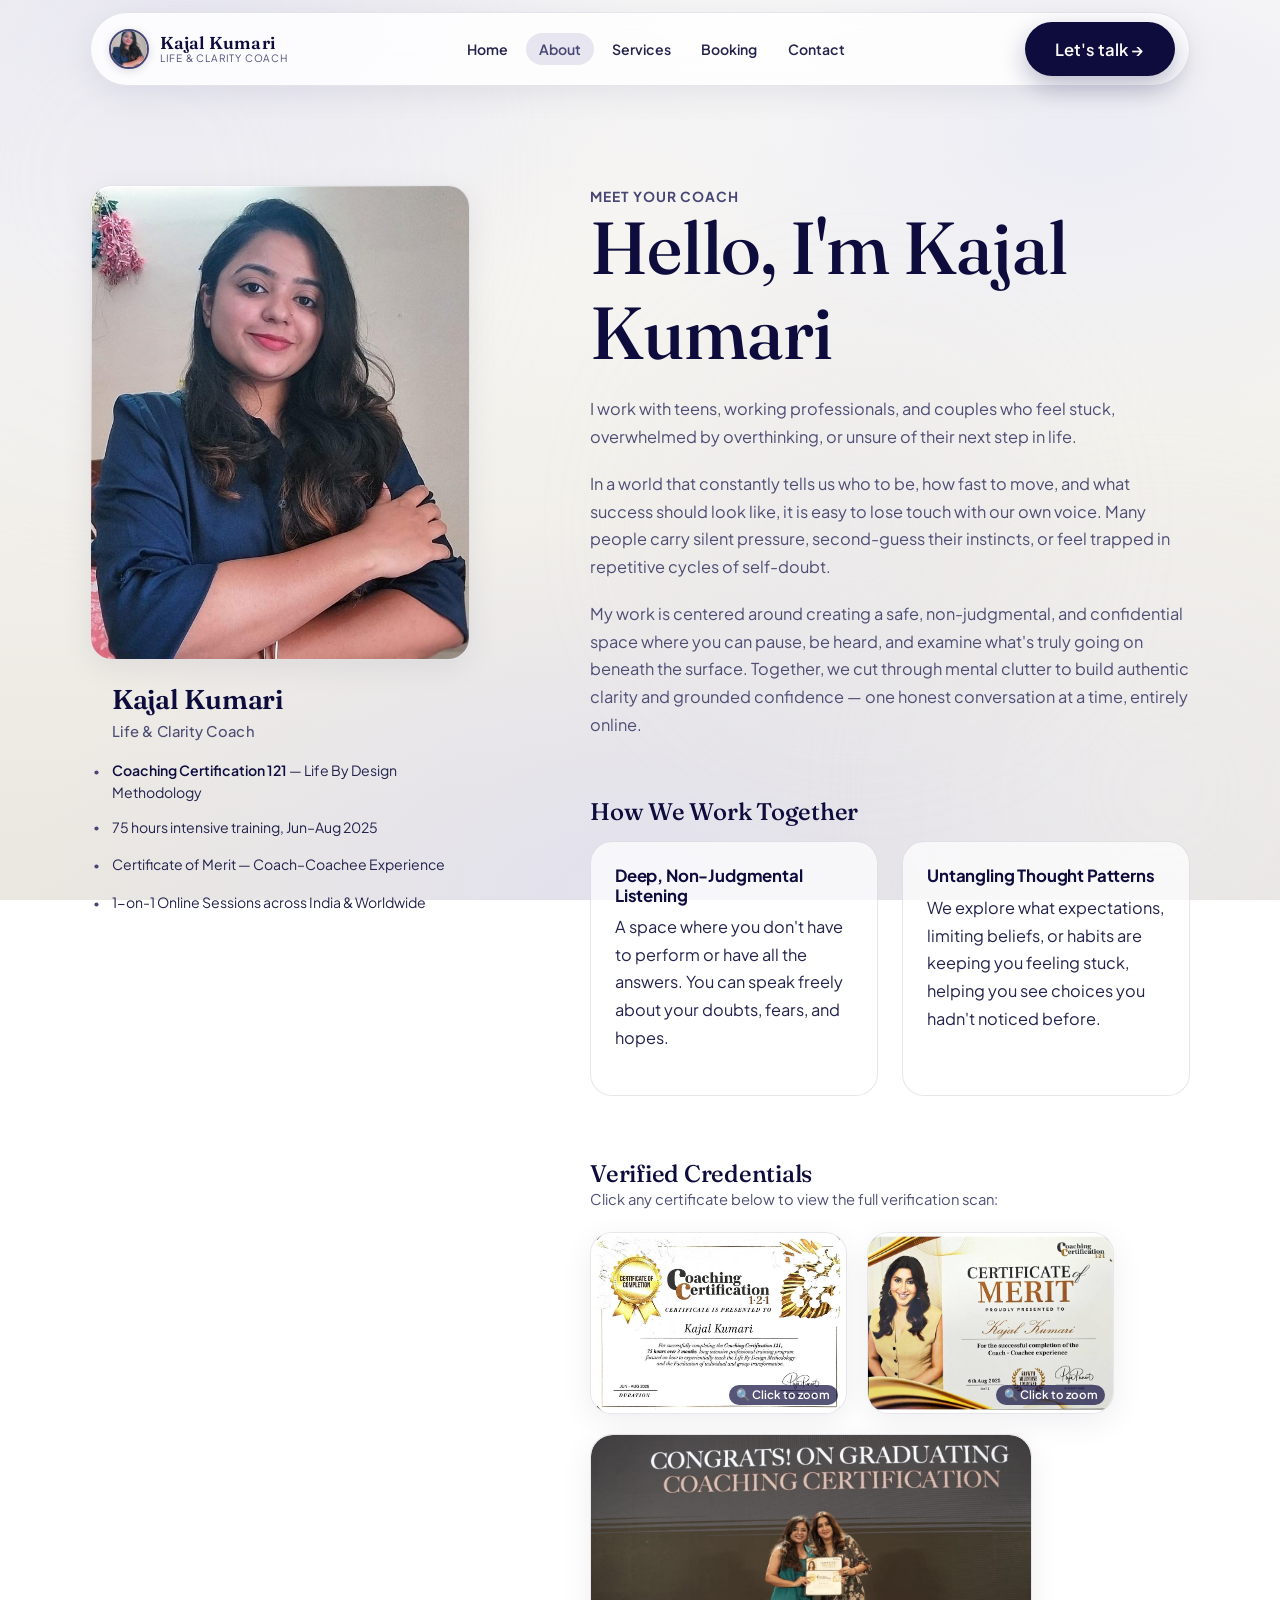
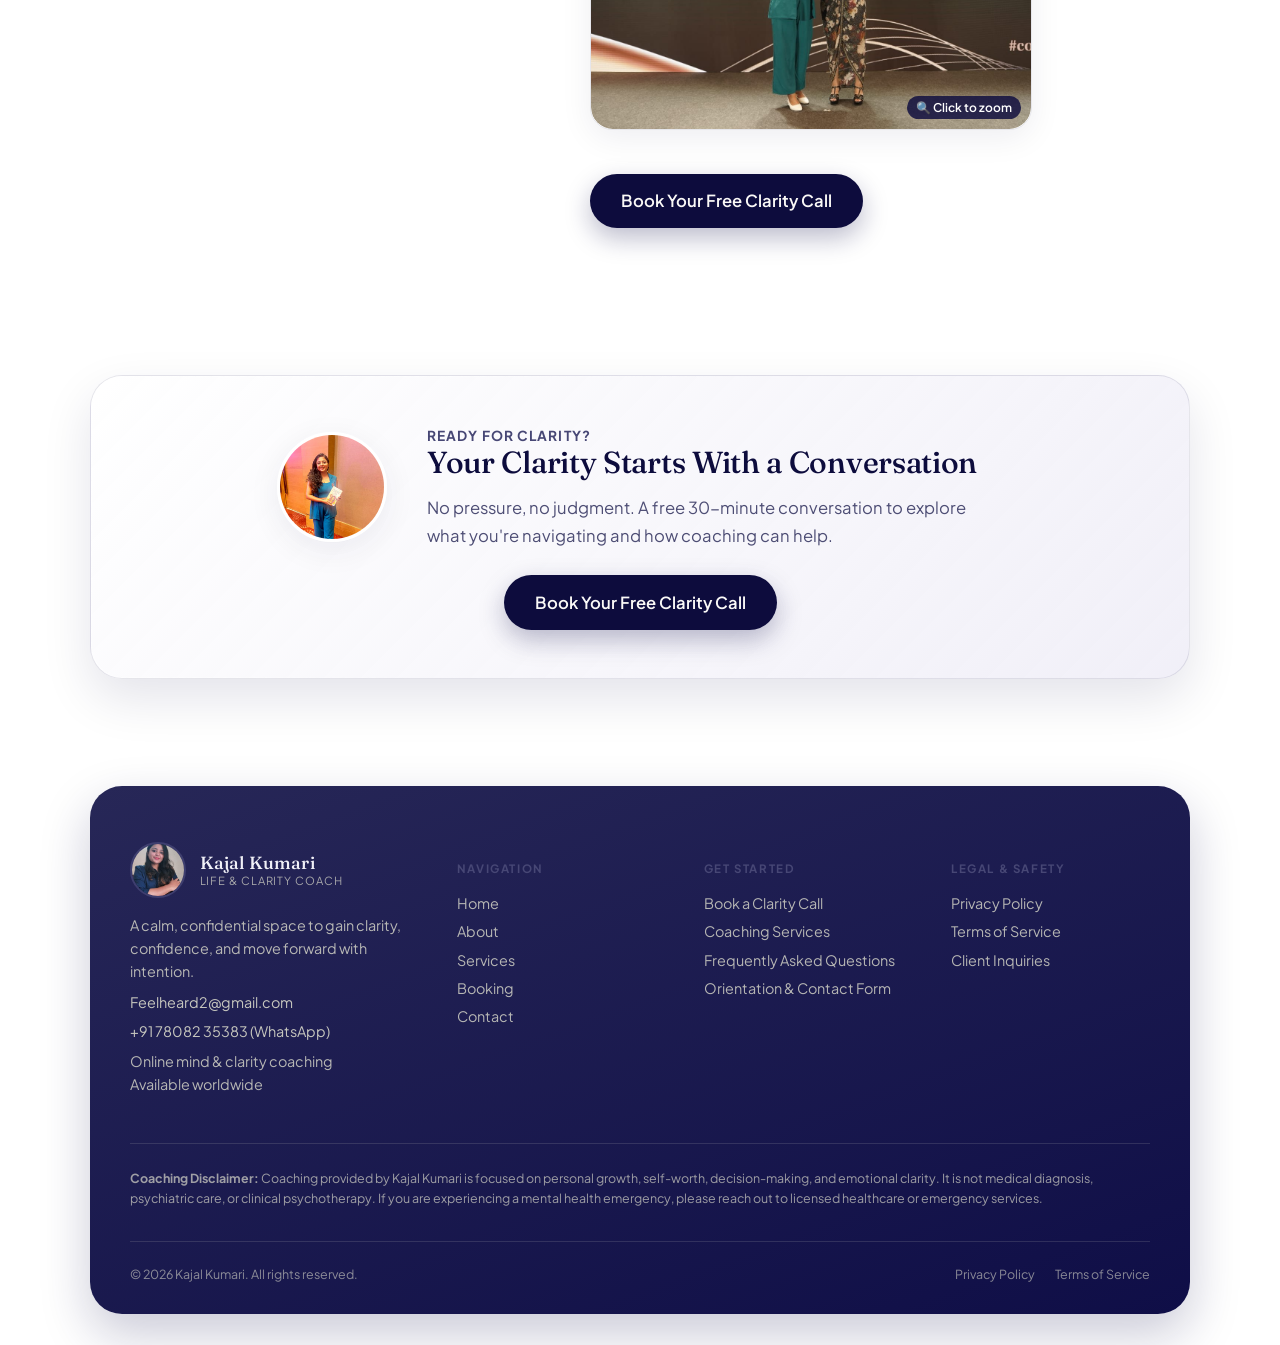
==== commit 11674336: "Remove Title field from contact form and set About hero image to portrait.jpg" ====
--- a/about/index.html
+++ b/about/index.html
@@ -20,7 +20,7 @@
     <div class="about-grid">
       <div class="about-portrait" data-reveal>
         <div class="glass frame">
-          <img src="../assets/kajal/about-portrait.jpg" alt="Kajal Kumari — Life &amp; Clarity Coach" />
+          <img src="../assets/kajal/portrait.jpg" alt="Kajal Kumari — Life &amp; Clarity Coach" />
         </div>
         <div class="portrait-details">
           <div class="portrait-header">
--- a/css/style.css
+++ b/css/style.css
@@ -461,26 +461,136 @@
   .cta-banner .btn { width: 100%; }
 }
 
+/* ---- Mobile Header Refinement (<= 767px) ----
+   Provides comfortable breathing room (~94–98px total header height),
+   vertically centered avatar/text/buttons, balanced internal padding,
+   and prevents any cramped or compressed feel while keeping desktop/tablet intact. */
+@media (max-width: 767px) {
+  .site-header {
+    padding-block: 1rem;
+  }
+  .nav-shell {
+    min-height: 74px;
+    padding: 0.85rem 0.9rem 0.85rem 1rem;
+    gap: 0.75rem;
+    border-radius: var(--radius-pill);
+    box-sizing: border-box;
+  }
+  .brand {
+    gap: 0.75rem;
+  }
+  .brand-mark {
+    width: 42px;
+    height: 42px;
+    min-width: 42px;
+    min-height: 42px;
+    border-radius: 50%;
+    object-fit: cover;
+    flex-shrink: 0;
+  }
+  .brand-text strong {
+    font-size: 0.98rem;
+    line-height: 1.2;
+  }
+  .brand-text span {
+    font-size: 0.62rem;
+    letter-spacing: 0.08em;
+    margin-top: 2px;
+  }
+  .nav-cta {
+    gap: 0.55rem;
+  }
+  .nav-cta .btn-primary {
+    padding: 0.52rem 0.95rem;
+    font-size: 0.84rem;
+    font-weight: 600;
+    min-height: 38px;
+    display: inline-flex;
+    align-items: center;
+    justify-content: center;
+    border-radius: var(--radius-pill);
+  }
+  .nav-toggle {
+    width: 40px;
+    height: 40px;
+    min-width: 40px;
+    min-height: 40px;
+    border-radius: 50%;
+    display: inline-flex;
+    align-items: center;
+    justify-content: center;
+  }
+}
+
 @media (max-width: 520px) {
   .wrap { padding-inline: 1rem; }
   .nav-shell {
-    padding: 0.45rem 0.6rem 0.45rem 0.75rem;
+    min-height: 74px;
+    padding: 0.82rem 0.8rem 0.82rem 0.85rem;
+    gap: 0.65rem;
+  }
+  .brand {
+    gap: 0.7rem;
+  }
+  .brand-mark {
+    width: 42px;
+    height: 42px;
+    min-width: 42px;
+    min-height: 42px;
+  }
+  .brand-text strong {
+    font-size: 0.96rem;
+  }
+  .brand-text span {
+    font-size: 0.60rem;
+  }
+  .nav-cta {
     gap: 0.5rem;
   }
-  .brand-mark { width: 36px; height: 36px; }
-  .brand-text strong { font-size: 0.94rem; }
-  .brand-text span { font-size: 0.58rem; }
   .nav-cta .btn-primary {
-    padding: 0.55em 0.8em;
+    padding: 0.5rem 0.85rem;
     font-size: 0.82rem;
   }
-  .nav-toggle { width: 38px; height: 38px; font-size: 1rem; }
 }
 
 @media (max-width: 380px) {
   .wrap { padding-inline: 0.75rem; }
-  .brand-text span { display: none; }
-  .nav-cta .btn-primary { padding: 0.5em 0.7em; font-size: 0.78rem; }
+  .nav-shell {
+    min-height: 72px;
+    padding: 0.78rem 0.65rem 0.78rem 0.75rem;
+    gap: 0.45rem;
+  }
+  .brand {
+    gap: 0.55rem;
+  }
+  .brand-mark {
+    width: 40px;
+    height: 40px;
+    min-width: 40px;
+    min-height: 40px;
+  }
+  .brand-text strong {
+    font-size: 0.92rem;
+  }
+  .brand-text span {
+    font-size: 0.58rem;
+    letter-spacing: 0.06em;
+    white-space: nowrap;
+  }
+  .nav-cta {
+    gap: 0.45rem;
+  }
+  .nav-cta .btn-primary {
+    padding: 0.48rem 0.75rem;
+    font-size: 0.80rem;
+    min-height: 36px;
+  }
+  .nav-toggle {
+    width: 38px;
+    height: 38px;
+    min-width: 38px;
+    min-height: 38px;
+  }
 }
 
 /* ---- Footer ---- */
--- a/css/pages.css
+++ b/css/pages.css
@@ -1284,3 +1284,229 @@
   font-weight: 500;
 }
 
+/* ---- Visually Hidden Utility for A11y ---- */
+.visually-hidden {
+  position: absolute !important;
+  width: 1px !important;
+  height: 1px !important;
+  padding: 0 !important;
+  margin: -1px !important;
+  overflow: hidden !important;
+  clip: rect(0, 0, 0, 0) !important;
+  white-space: nowrap !important;
+  border: 0 !important;
+}
+
+/* ---- Required Field Indicator ---- */
+.required-star {
+  color: #d32f2f;
+  margin-left: 0.22rem;
+  font-weight: 600;
+  font-size: 0.95em;
+  display: inline-block;
+  line-height: 1;
+}
+
+/* ---- Field Header & Availability Badge ---- */
+.field-header {
+  display: flex;
+  justify-content: space-between;
+  align-items: center;
+  flex-wrap: wrap;
+  gap: 0.5rem;
+  margin-bottom: 0.15rem;
+}
+.field-header label {
+  margin-bottom: 0;
+}
+.slot-availability-note {
+  display: inline-flex;
+  align-items: center;
+  gap: 0.35rem;
+  font-size: 0.76rem;
+  font-weight: 500;
+  color: var(--accent);
+  background: rgba(42, 39, 122, 0.05);
+  padding: 0.22rem 0.65rem;
+  border-radius: var(--radius-pill);
+  border: 1px solid rgba(42, 39, 122, 0.12);
+  line-height: 1.3;
+}
+.slot-availability-note svg {
+  stroke: var(--accent);
+  flex-shrink: 0;
+}
+
+/* ---- Premium Time Slot Selector ---- */
+.custom-select-wrapper {
+  position: relative;
+  width: 100%;
+}
+.custom-select-trigger {
+  width: 100%;
+  display: flex;
+  align-items: center;
+  justify-content: space-between;
+  gap: 0.75rem;
+  background: rgba(255, 255, 255, 0.72);
+  border: 1px solid var(--glass-border);
+  border-radius: var(--radius-sm);
+  padding: 0.85em 1em;
+  color: var(--text-muted);
+  font-family: inherit;
+  font-size: 0.95rem;
+  text-align: left;
+  cursor: pointer;
+  transition: border-color 0.25s, background 0.25s, box-shadow 0.25s;
+  box-shadow: 0 1px 3px rgba(13, 12, 61, 0.03);
+  min-height: 46px;
+}
+.custom-select-trigger:hover {
+  background: rgba(255, 255, 255, 0.92);
+  border-color: rgba(42, 39, 122, 0.22);
+}
+.custom-select-trigger:focus-visible,
+.custom-select-trigger.is-open {
+  outline: none;
+  border-color: var(--accent-hover);
+  background: #ffffff;
+  box-shadow: 0 0 0 3px rgba(42, 39, 122, 0.12);
+}
+.custom-select-trigger.has-value {
+  color: var(--ink);
+  font-weight: 500;
+}
+.custom-select-icon {
+  display: inline-flex;
+  align-items: center;
+  color: var(--accent);
+  opacity: 0.8;
+  flex-shrink: 0;
+}
+.custom-select-value {
+  flex: 1;
+  overflow: hidden;
+  text-overflow: ellipsis;
+  white-space: nowrap;
+}
+.custom-select-arrow {
+  display: inline-flex;
+  align-items: center;
+  color: var(--text-muted);
+  transition: transform 0.25s var(--ease-soft);
+  flex-shrink: 0;
+}
+.custom-select-trigger.is-open .custom-select-arrow {
+  transform: rotate(180deg);
+  color: var(--accent);
+}
+
+.custom-select-dropdown {
+  position: absolute;
+  top: calc(100% + 6px);
+  left: 0;
+  right: 0;
+  background: rgba(255, 255, 255, 0.97);
+  backdrop-filter: blur(16px);
+  -webkit-backdrop-filter: blur(16px);
+  border: 1px solid var(--glass-border);
+  border-radius: var(--radius-sm);
+  box-shadow: 0 12px 30px rgba(13, 12, 61, 0.12), 0 2px 6px rgba(13, 12, 61, 0.04);
+  list-style: none;
+  padding: 0.35rem;
+  margin: 0;
+  z-index: 60;
+  opacity: 0;
+  visibility: hidden;
+  transform: translateY(-6px) scale(0.98);
+  transition: opacity 0.2s ease, transform 0.2s ease, visibility 0.2s;
+  max-height: 260px;
+  overflow-y: auto;
+}
+.custom-select-dropdown.is-open {
+  opacity: 1;
+  visibility: visible;
+  transform: translateY(0) scale(1);
+}
+.custom-select-option {
+  display: flex;
+  align-items: center;
+  justify-content: space-between;
+  padding: 0.75rem 0.9rem;
+  font-size: 0.92rem;
+  color: var(--ink);
+  border-radius: 6px;
+  cursor: pointer;
+  transition: background 0.15s, color 0.15s;
+  user-select: none;
+}
+.custom-select-option:hover,
+.custom-select-option:focus-visible {
+  background: rgba(42, 39, 122, 0.06);
+  color: var(--accent);
+  outline: none;
+}
+.custom-select-option.is-selected {
+  background: rgba(42, 39, 122, 0.09);
+  color: var(--accent);
+  font-weight: 600;
+}
+.custom-select-option .opt-check {
+  display: none;
+  color: var(--accent);
+  flex-shrink: 0;
+}
+.custom-select-option.is-selected .opt-check {
+  display: inline-block;
+}
+
+/* ---- Subtle Inline Field Validation ---- */
+.field.has-error input,
+.field.has-error textarea,
+.field.has-error select,
+.field.has-error .custom-select-trigger {
+  border-color: #d32f2f !important;
+  background-color: rgba(255, 245, 245, 0.9) !important;
+  box-shadow: 0 0 0 3px rgba(211, 47, 47, 0.12) !important;
+}
+.field-error {
+  display: none;
+  font-size: 0.82rem;
+  color: #b71c1c;
+  margin-top: 0.35rem;
+  line-height: 1.4;
+  font-weight: 500;
+}
+.field.has-error .field-error {
+  display: flex;
+  align-items: center;
+  gap: 0.35rem;
+  animation: fieldErrFadeIn 0.2s ease-out;
+}
+.field-error-icon {
+  display: inline-block;
+  flex-shrink: 0;
+  width: 14px;
+  height: 14px;
+}
+@keyframes fieldErrFadeIn {
+  from { opacity: 0; transform: translateY(-2px); }
+  to { opacity: 1; transform: translateY(0); }
+}
+
+@media (max-width: 560px) {
+  .field-header {
+    flex-direction: column;
+    align-items: flex-start;
+    gap: 0.25rem;
+  }
+  .slot-availability-note {
+    font-size: 0.74rem;
+    padding: 0.18rem 0.55rem;
+  }
+  .custom-select-dropdown {
+    max-height: 230px;
+  }
+}
+
+
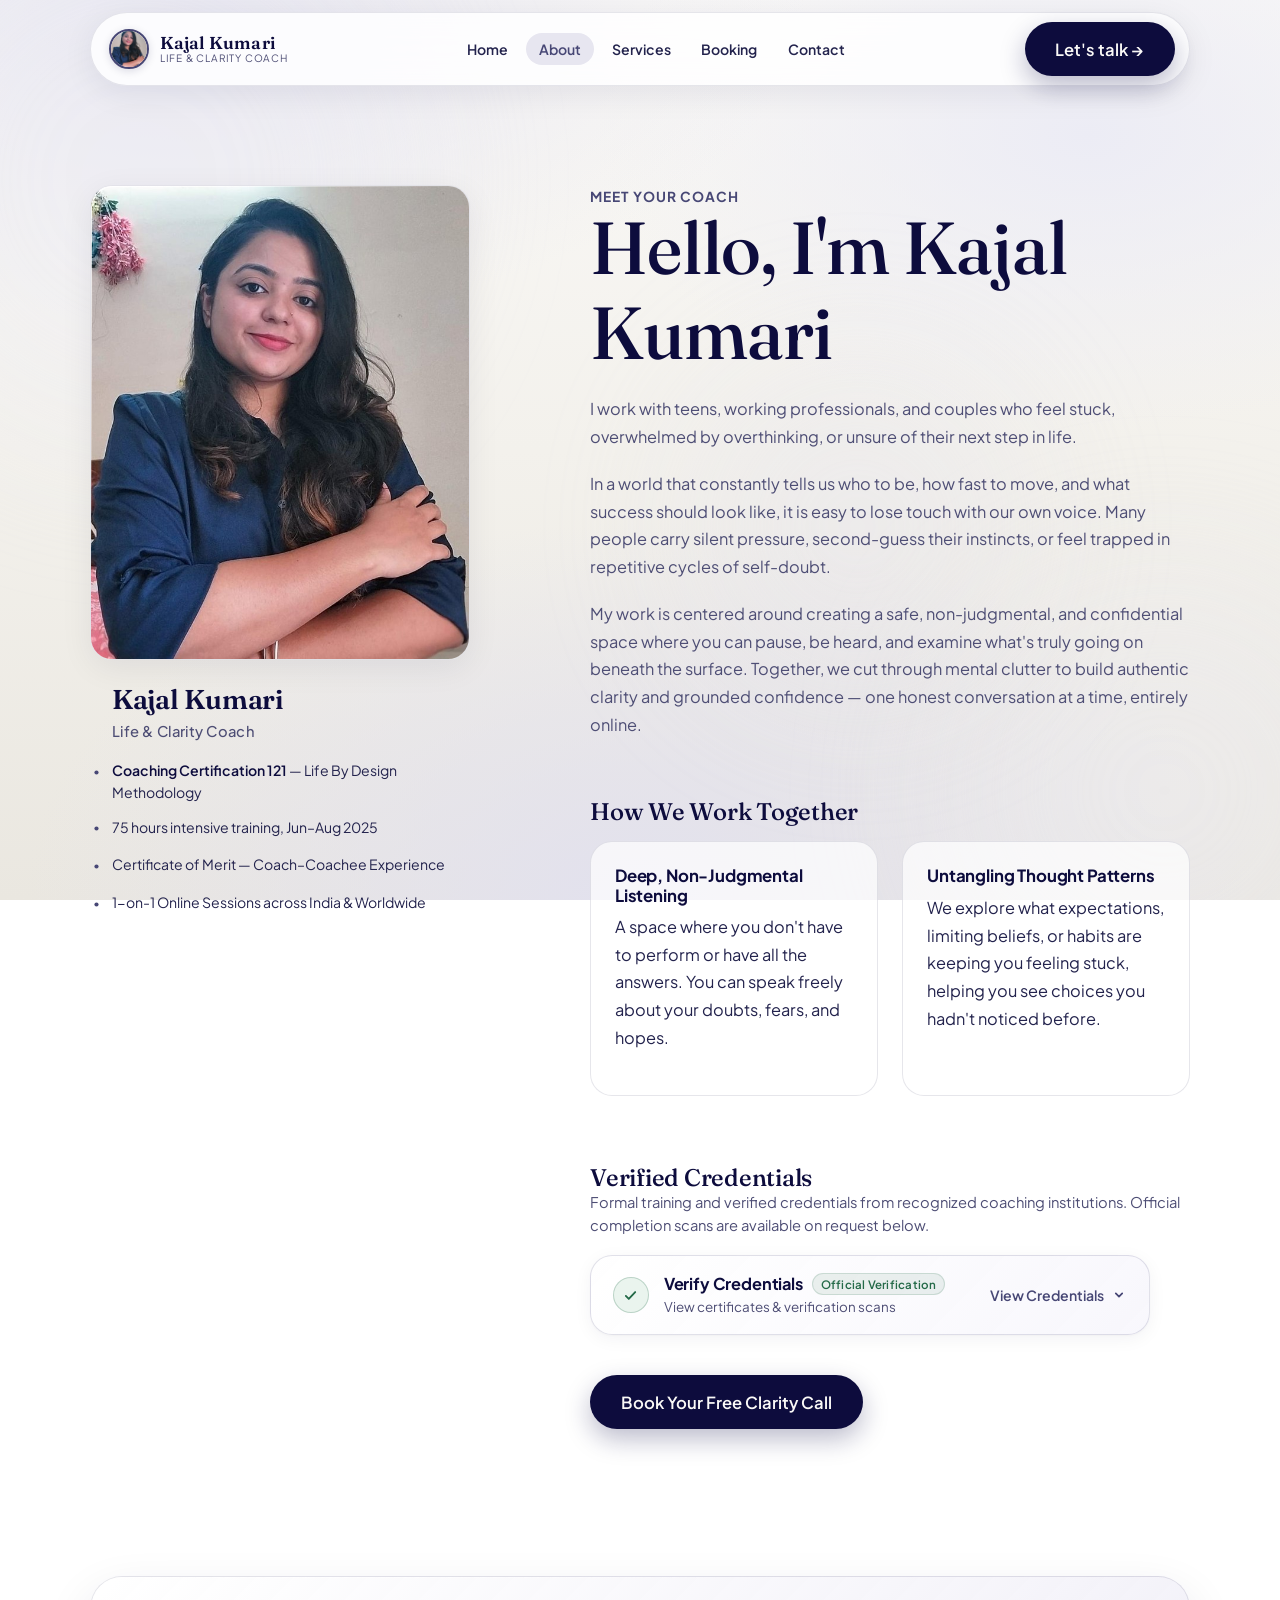
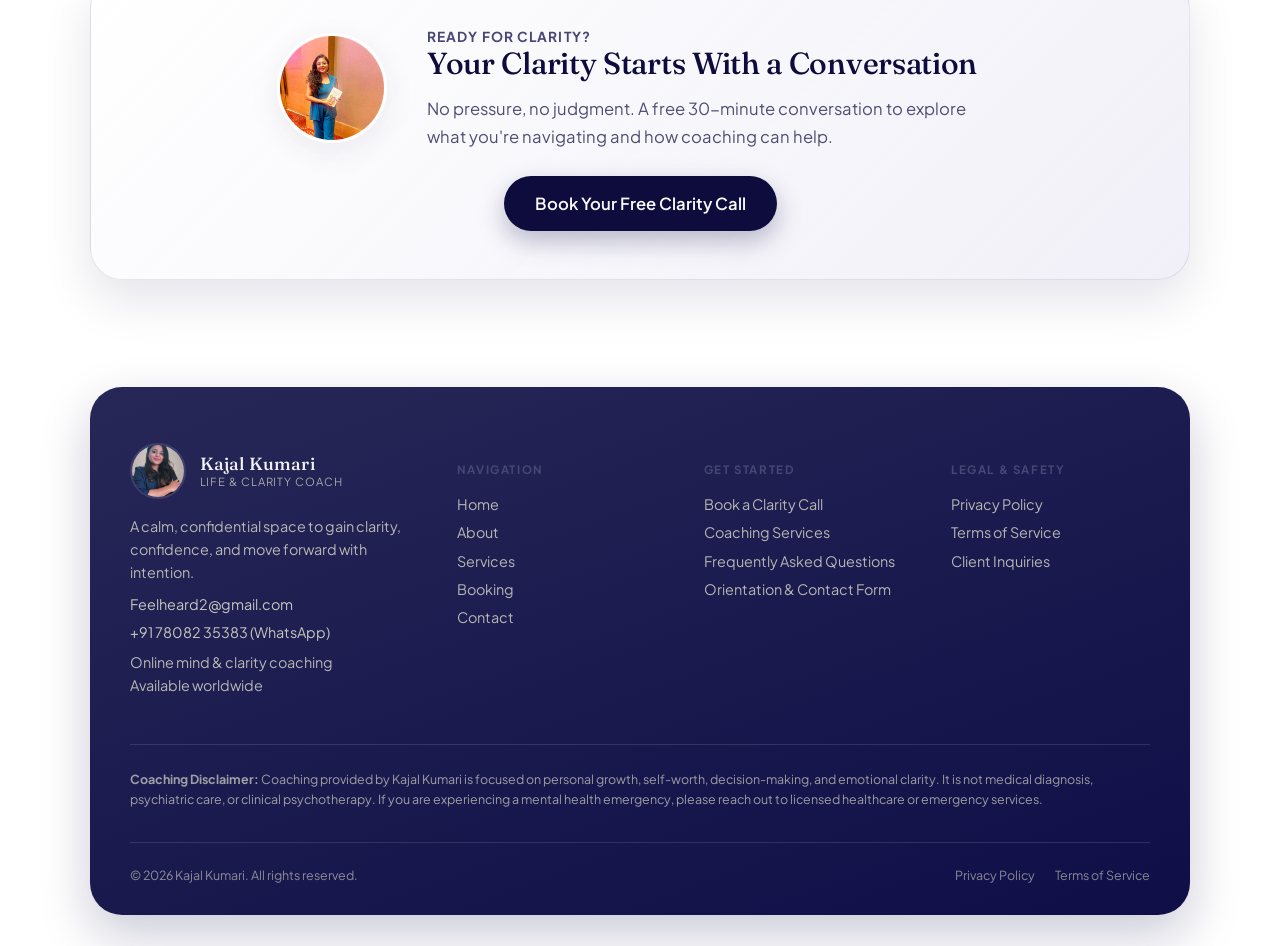
==== commit ded4495b: "Implement expandable Verified Credentials control and purge title field from submission flow" ====
--- a/about/index.html
+++ b/about/index.html
@@ -83,25 +83,71 @@
           </div>
         </div>
 
-        <div class="reveal-mask">
-          <h3 class="reveal-heading" style="margin-top:2rem;font-size:1.5rem;">Verified Credentials</h3>
-        </div>
-        <p style="font-size:0.92rem;color:var(--text-muted);margin-bottom:0.75rem;">Click any certificate below to view the full verification scan:</p>
-        
-        <div class="certificate-gallery">
-          <div class="certificate-item" data-cert-view>
-            <img src="../assets/certificates/cert-1.jpg" alt="Coaching Certification 121 — Certificate of Completion (75 Hours)" />
-            <span class="cert-zoom-hint">🔍 Click to zoom</span>
+        <div class="credentials-section-wrap">
+          <div class="reveal-mask">
+            <h3 class="reveal-heading" style="margin-top:2rem;font-size:1.5rem;">Verified Credentials</h3>
           </div>
-          <div class="certificate-item" data-cert-view>
-            <img src="../assets/certificates/cert-2.jpg" alt="Certificate of Merit — Coach-Coachee Experience" />
-            <span class="cert-zoom-hint">🔍 Click to zoom</span>
+          <p style="font-size:0.92rem;color:var(--text-muted);margin-bottom:1.15rem;line-height:1.55;">Formal training and verified credentials from recognized coaching institutions. Official completion scans are available on request below.</p>
+
+          <!-- Expandable Verification Control -->
+          <button type="button" class="verify-credentials-card" id="btnVerifyCredentials" aria-expanded="false" aria-controls="credentialsPanel">
+            <div class="verify-card-lead">
+              <span class="verify-badge-emerald" aria-hidden="true">
+                <svg viewBox="0 0 20 20" width="17" height="17" fill="none" stroke="currentColor" stroke-width="2.2" stroke-linecap="round" stroke-linejoin="round">
+                  <path d="M4.5 10.5l3.5 3.5L15.5 6"></path>
+                </svg>
+              </span>
+              <div class="verify-card-text">
+                <div class="verify-card-title-row">
+                  <span class="verify-card-title">Verify Credentials</span>
+                  <span class="verify-card-pill">Official Verification</span>
+                </div>
+                <span class="verify-card-subtitle">View certificates &amp; verification scans</span>
+              </div>
+            </div>
+            <div class="verify-card-action">
+              <span class="verify-action-status" id="verifyActionStatus">View Credentials</span>
+              <span class="verify-chevron" aria-hidden="true">
+                <svg viewBox="0 0 20 20" width="16" height="16" fill="none" stroke="currentColor" stroke-width="2.2" stroke-linecap="round" stroke-linejoin="round">
+                  <polyline points="6 8 10 12 14 8"></polyline>
+                </svg>
+              </span>
+            </div>
+          </button>
+
+          <!-- Collapsible Panel (Initially Hidden) -->
+          <div class="credentials-expandable-panel" id="credentialsPanel" aria-hidden="true">
+            <div class="credentials-panel-content">
+              <div class="credentials-panel-toolbar">
+                <span class="credentials-panel-indicator">
+                  <svg viewBox="0 0 16 16" width="13" height="13" fill="none" stroke="currentColor" stroke-width="2" stroke-linecap="round" stroke-linejoin="round" aria-hidden="true"><circle cx="8" cy="8" r="7"></circle><line x1="8" y1="5" x2="8" y2="8.5"></line><circle cx="8" cy="11.5" r="0.75" fill="currentColor"></circle></svg>
+                  <span>Click any certificate below to view full-resolution scan</span>
+                </span>
+                <button type="button" class="btn-hide-credentials" id="btnHideCredentials" aria-label="Hide credentials">
+                  <span>Hide Credentials</span>
+                  <svg viewBox="0 0 16 16" width="12" height="12" fill="none" stroke="currentColor" stroke-width="2" stroke-linecap="round" stroke-linejoin="round" aria-hidden="true">
+                    <polyline points="4 10 8 6 12 10"></polyline>
+                  </svg>
+                </button>
+              </div>
+
+              <div class="certificate-gallery">
+                <div class="certificate-item" data-cert-view>
+                  <img src="../assets/certificates/cert-1.jpg" alt="Coaching Certification 121 — Certificate of Completion (75 Hours)" />
+                  <span class="cert-zoom-hint">🔍 Click to zoom</span>
+                </div>
+                <div class="certificate-item" data-cert-view>
+                  <img src="../assets/certificates/cert-2.jpg" alt="Certificate of Merit — Coach-Coachee Experience" />
+                  <span class="cert-zoom-hint">🔍 Click to zoom</span>
+                </div>
+              </div>
+
+              <div class="graduation-photo-wrap" data-cert-view>
+                <img src="../assets/kajal/graduation-moment.jpg" alt="Kajal Kumari receiving her Coaching Certification at graduation" class="graduation-photo" />
+                <span class="cert-zoom-hint">🔍 Click to zoom</span>
+              </div>
+            </div>
           </div>
-        </div>
-
-        <div class="graduation-photo-wrap" data-cert-view>
-          <img src="../assets/kajal/graduation-moment.jpg" alt="Kajal Kumari receiving her Coaching Certification at graduation" class="graduation-photo" />
-          <span class="cert-zoom-hint">🔍 Click to zoom</span>
         </div>
 
         <div style="margin-top:2.5rem;">
--- a/css/pages.css
+++ b/css/pages.css
@@ -799,6 +799,253 @@
   }
 }
 .about-body p { margin-bottom: 1.2rem; line-height: 1.7; font-size: 1.02rem; }
+/* ---- Verified Credentials Expandable Section ---- */
+.credentials-section-wrap {
+  margin-top: 2.25rem;
+  margin-bottom: 2rem;
+}
+
+.verify-credentials-card {
+  display: flex;
+  align-items: center;
+  justify-content: space-between;
+  gap: 1rem;
+  width: 100%;
+  max-width: 560px;
+  padding: 1.05rem 1.35rem;
+  background: linear-gradient(135deg, rgba(255, 255, 255, 0.94) 0%, rgba(247, 246, 252, 0.90) 100%);
+  border: 1px solid rgba(71, 71, 117, 0.16);
+  border-radius: var(--radius-md);
+  box-shadow: 0 4px 18px rgba(13, 12, 61, 0.05), 0 1px 3px rgba(13, 12, 61, 0.03);
+  backdrop-filter: blur(14px);
+  -webkit-backdrop-filter: blur(14px);
+  cursor: pointer;
+  text-align: left;
+  font-family: inherit;
+  transition: all 0.28s var(--ease-soft);
+  position: relative;
+  overflow: hidden;
+}
+
+.verify-credentials-card:hover {
+  border-color: rgba(71, 71, 117, 0.32);
+  box-shadow: 0 8px 26px rgba(13, 12, 61, 0.08), 0 2px 6px rgba(13, 12, 61, 0.04);
+  transform: translateY(-2px);
+  background: linear-gradient(135deg, #ffffff 0%, rgba(245, 244, 252, 0.95) 100%);
+}
+
+.verify-credentials-card:focus-visible {
+  outline: none;
+  border-color: var(--accent);
+  box-shadow: 0 0 0 3px rgba(71, 71, 117, 0.22), 0 8px 24px rgba(13, 12, 61, 0.08);
+}
+
+.verify-credentials-card.is-active {
+  border-color: rgba(36, 106, 72, 0.32);
+  background: linear-gradient(135deg, #ffffff 0%, rgba(242, 248, 244, 0.75) 100%);
+}
+
+.verify-card-lead {
+  display: flex;
+  align-items: center;
+  gap: 0.95rem;
+  min-width: 0;
+}
+
+.verify-badge-emerald {
+  display: inline-flex;
+  align-items: center;
+  justify-content: center;
+  width: 36px;
+  height: 36px;
+  border-radius: 50%;
+  background: var(--emerald-soft, #eaf4ee);
+  border: 1px solid var(--emerald-border, rgba(36, 106, 72, 0.24));
+  color: var(--emerald, #246a48);
+  flex-shrink: 0;
+  transition: transform 0.25s var(--ease-soft);
+}
+
+.verify-credentials-card:hover .verify-badge-emerald {
+  transform: scale(1.06);
+}
+
+.verify-card-text {
+  display: flex;
+  flex-direction: column;
+  min-width: 0;
+}
+
+.verify-card-title-row {
+  display: flex;
+  align-items: center;
+  gap: 0.55rem;
+  flex-wrap: wrap;
+}
+
+.verify-card-title {
+  font-family: var(--font-body);
+  font-size: 1.02rem;
+  font-weight: 700;
+  color: var(--ink);
+  letter-spacing: -0.01em;
+  line-height: 1.3;
+}
+
+.verify-card-pill {
+  display: inline-flex;
+  align-items: center;
+  font-size: 0.72rem;
+  font-weight: 600;
+  color: var(--emerald, #246a48);
+  background: rgba(36, 106, 72, 0.09);
+  padding: 0.15rem 0.5rem;
+  border-radius: 999px;
+  border: 1px solid rgba(36, 106, 72, 0.16);
+  letter-spacing: 0.02em;
+}
+
+.verify-card-subtitle {
+  font-size: 0.84rem;
+  color: var(--text-muted);
+  margin-top: 0.2rem;
+  line-height: 1.4;
+  white-space: nowrap;
+  overflow: hidden;
+  text-overflow: ellipsis;
+}
+
+.verify-card-action {
+  display: flex;
+  align-items: center;
+  gap: 0.45rem;
+  color: var(--accent);
+  font-size: 0.88rem;
+  font-weight: 600;
+  flex-shrink: 0;
+  padding-left: 0.5rem;
+}
+
+.verify-action-status {
+  white-space: nowrap;
+}
+
+.verify-chevron {
+  display: inline-flex;
+  align-items: center;
+  justify-content: center;
+  transition: transform 0.35s cubic-bezier(0.16, 1, 0.3, 1);
+}
+
+.verify-credentials-card[aria-expanded="true"] .verify-chevron {
+  transform: rotate(180deg);
+}
+
+/* Collapsible Panel with smooth CSS Grid height transition */
+.credentials-expandable-panel {
+  display: grid;
+  grid-template-rows: 0fr;
+  opacity: 0;
+  visibility: hidden;
+  transition: grid-template-rows 0.42s cubic-bezier(0.16, 1, 0.3, 1),
+              opacity 0.35s ease,
+              visibility 0.42s ease,
+              margin 0.3s ease;
+  margin-top: 0;
+}
+
+.credentials-expandable-panel.is-expanded {
+  grid-template-rows: 1fr;
+  opacity: 1;
+  visibility: visible;
+  margin-top: 1.25rem;
+}
+
+.credentials-panel-content {
+  min-height: 0;
+  overflow: hidden;
+}
+
+.credentials-panel-toolbar {
+  display: flex;
+  align-items: center;
+  justify-content: space-between;
+  gap: 0.75rem;
+  flex-wrap: wrap;
+  padding: 0.65rem 0.95rem;
+  background: rgba(255, 255, 255, 0.7);
+  border: 1px solid var(--glass-border);
+  border-radius: var(--radius-sm);
+  margin-bottom: 1rem;
+}
+
+.credentials-panel-indicator {
+  display: inline-flex;
+  align-items: center;
+  gap: 0.45rem;
+  font-size: 0.82rem;
+  color: var(--text-muted);
+}
+
+.btn-hide-credentials {
+  display: inline-flex;
+  align-items: center;
+  gap: 0.35rem;
+  padding: 0.3rem 0.75rem;
+  font-size: 0.8rem;
+  font-weight: 600;
+  color: var(--accent);
+  background: rgba(71, 71, 117, 0.08);
+  border: 1px solid rgba(71, 71, 117, 0.15);
+  border-radius: 999px;
+  cursor: pointer;
+  transition: all 0.2s var(--ease-soft);
+  font-family: inherit;
+}
+
+.btn-hide-credentials:hover {
+  background: rgba(71, 71, 117, 0.15);
+  color: var(--ink);
+  transform: translateY(-1px);
+}
+
+.btn-hide-credentials:focus-visible {
+  outline: none;
+  border-color: var(--accent);
+  box-shadow: 0 0 0 3px rgba(71, 71, 117, 0.2);
+}
+
+@media (max-width: 560px) {
+  .verify-credentials-card {
+    padding: 0.9rem 1rem;
+    gap: 0.75rem;
+  }
+  .verify-card-lead {
+    gap: 0.75rem;
+  }
+  .verify-card-title {
+    font-size: 0.96rem;
+  }
+  .verify-card-pill {
+    display: none;
+  }
+  .verify-card-subtitle {
+    font-size: 0.79rem;
+    white-space: normal;
+  }
+  .verify-action-status {
+    display: none;
+  }
+  .credentials-panel-toolbar {
+    flex-direction: column;
+    align-items: flex-start;
+    gap: 0.5rem;
+  }
+  .btn-hide-credentials {
+    align-self: flex-end;
+  }
+}
+
 .certificate-gallery {
   display: flex;
   gap: 1.25rem;
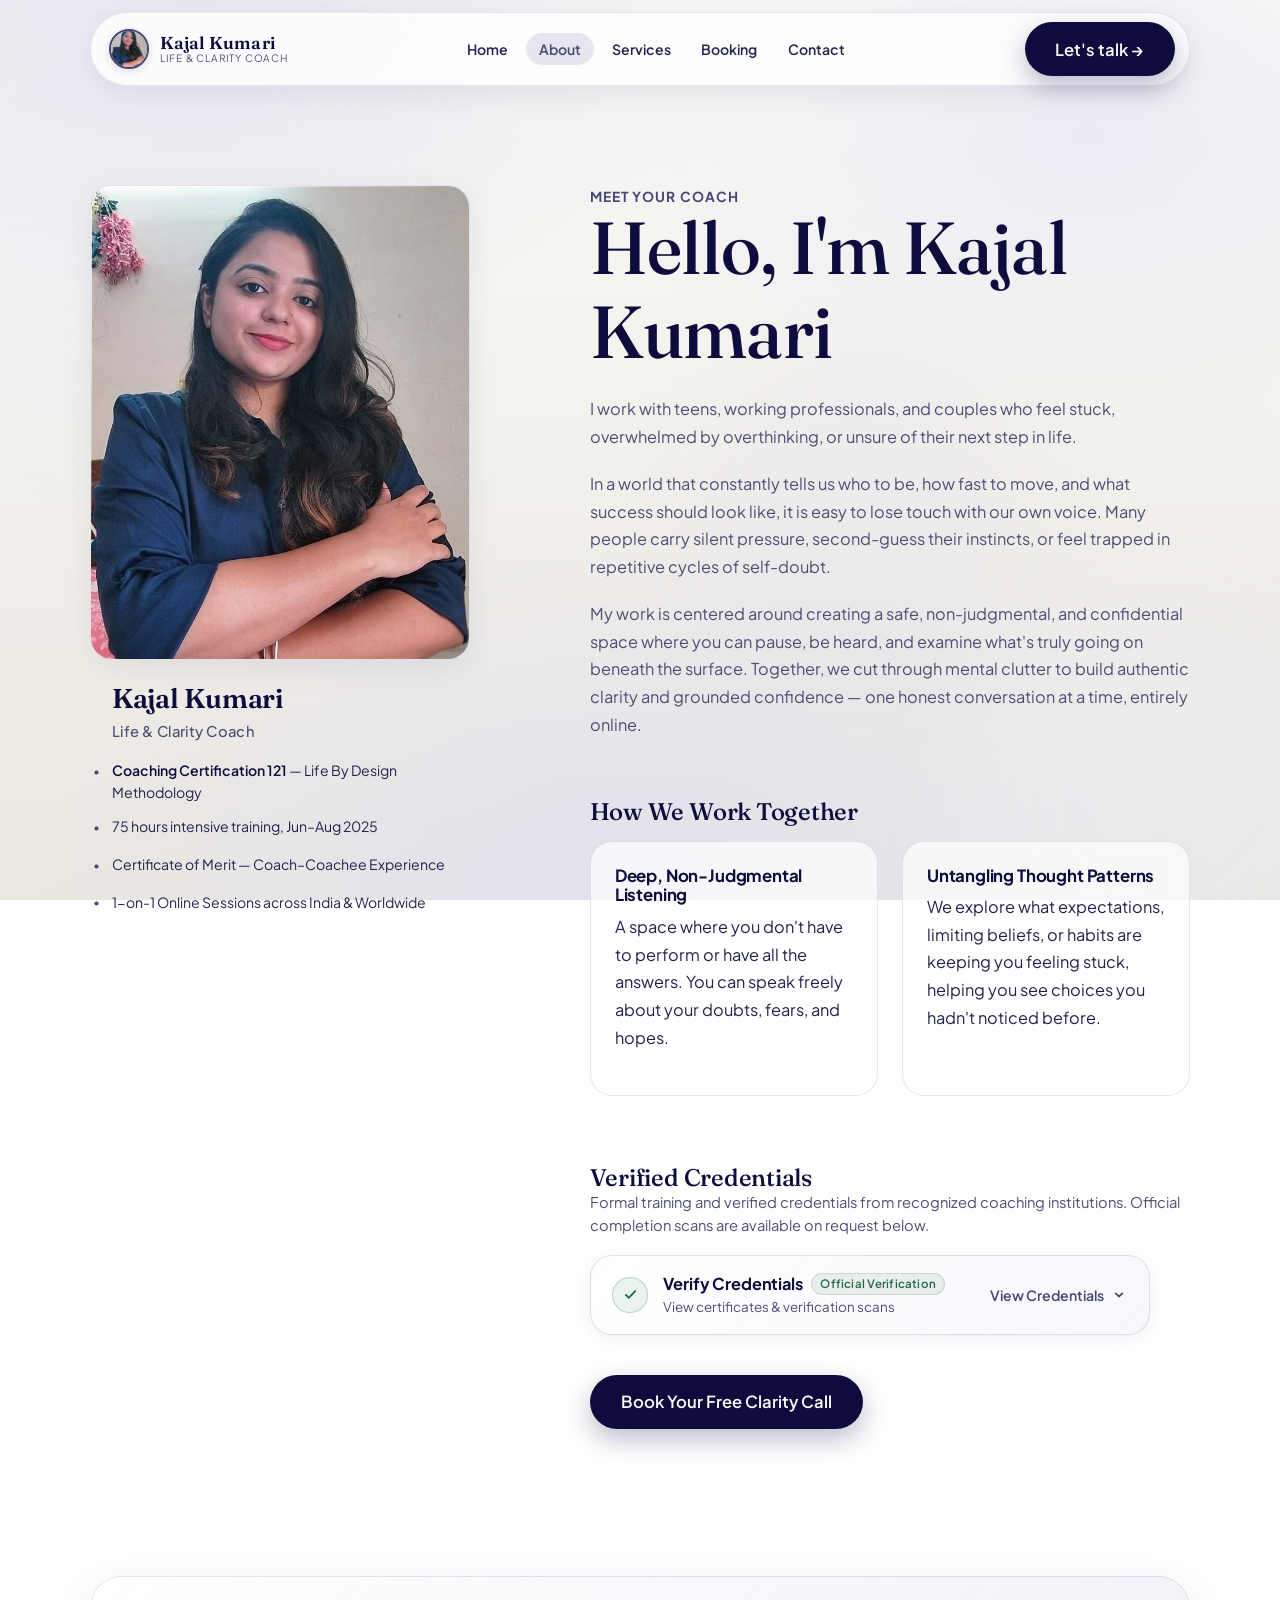
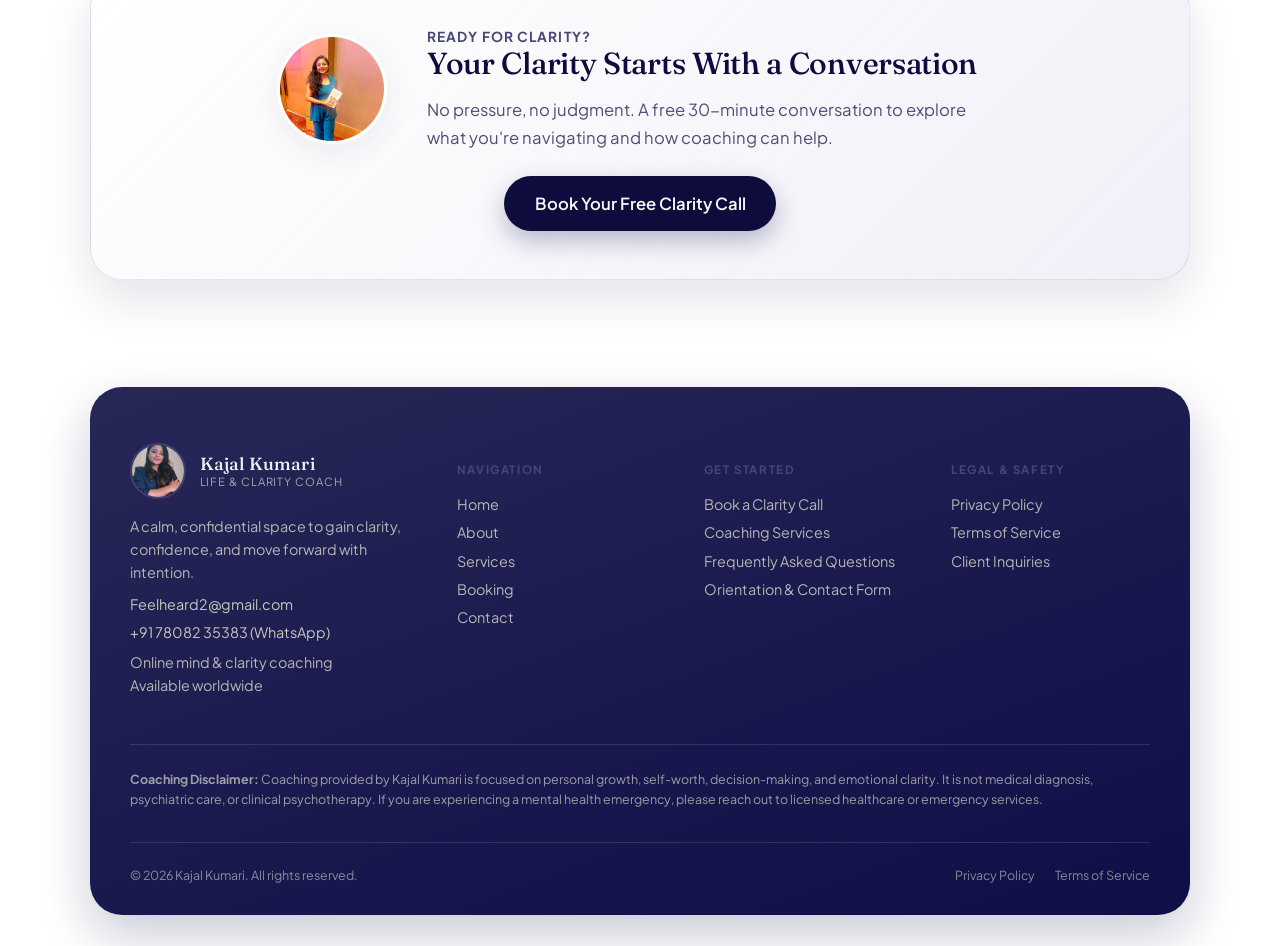
==== commit 4ea69708: "Optimize site performance and smooth responsive interactions" ====
--- a/about/index.html
+++ b/about/index.html
@@ -6,6 +6,8 @@
 <title>About — Kajal Kumari | Life &amp; Clarity Coach</title>
 <meta name="description" content="Get to know Kajal Kumari — life coach for teens, working professionals and couples looking for clarity, confidence and calm." />
 <link rel="icon" href="data:image/svg+xml,<svg xmlns=%22http://www.w3.org/2000/svg%22 viewBox=%220 0 100 100%22><rect width=%22100%22 height=%22100%22 rx=%2222%22 fill=%22%230f0e47%22/><text x=%2250%22 y=%2266%22 font-family=%22Georgia,serif%22 font-size=%2252%22 fill=%22%23f8f8fb%22 text-anchor=%22middle%22>K</text></svg>" />
+<link rel="preconnect" href="https://fonts.googleapis.com" />
+<link rel="preconnect" href="https://fonts.gstatic.com" crossorigin />
 <link rel="stylesheet" href="../css/style.css" />
 <link rel="stylesheet" href="../css/pages.css" />
 </head>
@@ -20,7 +22,7 @@
     <div class="about-grid">
       <div class="about-portrait" data-reveal>
         <div class="glass frame">
-          <img src="../assets/kajal/portrait.jpg" alt="Kajal Kumari — Life &amp; Clarity Coach" />
+          <img src="../assets/kajal/portrait.jpg" alt="Kajal Kumari — Life &amp; Clarity Coach" fetchpriority="high" decoding="async" width="640" height="800" />
         </div>
         <div class="portrait-details">
           <div class="portrait-header">
@@ -133,17 +135,17 @@
 
               <div class="certificate-gallery">
                 <div class="certificate-item" data-cert-view>
-                  <img src="../assets/certificates/cert-1.jpg" alt="Coaching Certification 121 — Certificate of Completion (75 Hours)" />
+                  <img src="../assets/certificates/cert-1.jpg" alt="Coaching Certification 121 — Certificate of Completion (75 Hours)" loading="lazy" decoding="async" />
                   <span class="cert-zoom-hint">🔍 Click to zoom</span>
                 </div>
                 <div class="certificate-item" data-cert-view>
-                  <img src="../assets/certificates/cert-2.jpg" alt="Certificate of Merit — Coach-Coachee Experience" />
+                  <img src="../assets/certificates/cert-2.jpg" alt="Certificate of Merit — Coach-Coachee Experience" loading="lazy" decoding="async" />
                   <span class="cert-zoom-hint">🔍 Click to zoom</span>
                 </div>
               </div>
 
               <div class="graduation-photo-wrap" data-cert-view>
-                <img src="../assets/kajal/graduation-moment.jpg" alt="Kajal Kumari receiving her Coaching Certification at graduation" class="graduation-photo" />
+                <img src="../assets/kajal/graduation-moment.jpg" alt="Kajal Kumari receiving her Coaching Certification at graduation" class="graduation-photo" loading="lazy" decoding="async" />
                 <span class="cert-zoom-hint">🔍 Click to zoom</span>
               </div>
             </div>
@@ -160,7 +162,7 @@
   <section class="wrap section--tight">
     <div class="glass cta-banner" data-reveal>
       <div class="cta-banner-top">
-        <img src="../assets/kajal/cta-photo.jpg" alt="Kajal Kumari" class="cta-photo" />
+        <img src="../assets/kajal/cta-photo.jpg" alt="Kajal Kumari" class="cta-photo" loading="lazy" decoding="async" width="80" height="80" />
         <div>
           <span class="eyebrow reveal-eyebrow">Ready for Clarity?</span>
           <div class="reveal-mask">
--- a/css/style.css
+++ b/css/style.css
@@ -112,17 +112,18 @@
 .orb {
   position: absolute;
   border-radius: 50%;
-  filter: blur(80px);
+  filter: blur(48px);
   opacity: 0.35;
+  transform: translate3d(0, 0, 0);
   will-change: transform;
 }
 .orb--1 { width: 42vw; height: 42vw; background: var(--lavender-soft); top: -10%; left: -10%; animation: drift1 30s ease-in-out infinite; }
 .orb--2 { width: 34vw; height: 34vw; background: var(--sky-soft); bottom: -12%; right: -8%; animation: drift2 36s ease-in-out infinite; }
 .orb--3 { width: 26vw; height: 26vw; background: var(--mint-soft); top: 40%; right: 20%; opacity: 0.3; animation: drift3 26s ease-in-out infinite; }
 
-@keyframes drift1 { 0%,100% { transform: translate(0,0) scale(1); } 50% { transform: translate(4%, 6%) scale(1.08); } }
-@keyframes drift2 { 0%,100% { transform: translate(0,0) scale(1); } 50% { transform: translate(-5%, -4%) scale(1.05); } }
-@keyframes drift3 { 0%,100% { transform: translate(0,0) scale(1); } 50% { transform: translate(-6%, 5%) scale(0.94); } }
+@keyframes drift1 { 0%,100% { transform: translate3d(0,0,0) scale(1); } 50% { transform: translate3d(4%, 6%, 0) scale(1.08); } }
+@keyframes drift2 { 0%,100% { transform: translate3d(0,0,0) scale(1); } 50% { transform: translate3d(-5%, -4%, 0) scale(1.05); } }
+@keyframes drift3 { 0%,100% { transform: translate3d(0,0,0) scale(1); } 50% { transform: translate3d(-6%, 5%, 0) scale(0.94); } }
 
 main, header, footer { position: relative; z-index: 1; }
 
@@ -884,6 +885,37 @@
   opacity: 1 !important;
 }
 
+/* Release will-change layer memory as soon as elements settle */
+.is-revealed,
+.is-visible,
+.is-revealed .reveal-heading,
+.is-revealed .reveal-eyebrow,
+.is-revealed .reveal-text,
+.is-revealed .reveal-card,
+.is-revealed .reveal-cta,
+.is-revealed .specialty-card,
+.is-revealed .service-detail,
+.is-revealed .booking-path-card,
+.is-revealed .booking-single-card,
+.is-revealed .roadmap-step,
+.is-revealed .faq-item,
+.is-revealed .contact-form-card,
+.is-revealed .contact-info-card,
+.is-revealed .trust-strip,
+.is-revealed .reflective-panel,
+.is-revealed .cta-banner,
+.is-revealed .hero-portrait,
+.is-revealed .about-portrait,
+.reveal-heading.is-revealed,
+.reveal-eyebrow.is-revealed,
+.reveal-text.is-revealed,
+.reveal-card.is-revealed,
+.reveal-cta.is-revealed,
+[data-reveal].is-revealed,
+[data-reveal].is-visible {
+  will-change: auto;
+}
+
 /* Backward compatibility fallback */
 [data-reveal] {
   opacity: 0;
--- a/css/pages.css
+++ b/css/pages.css
@@ -487,11 +487,11 @@
     background 0.22s ease,
     border-color 0.22s ease,
     color 0.22s ease;
-  will-change: transform, box-shadow;
   min-height: 52px;
 }
 
 .btn-connect:hover {
+  will-change: transform;
   transform: translateY(-2px);
   background: linear-gradient(150deg, rgba(226, 243, 233, 0.96) 0%, rgba(252, 254, 253, 0.98) 100%);
   border-color: rgba(36, 106, 72, 0.50);
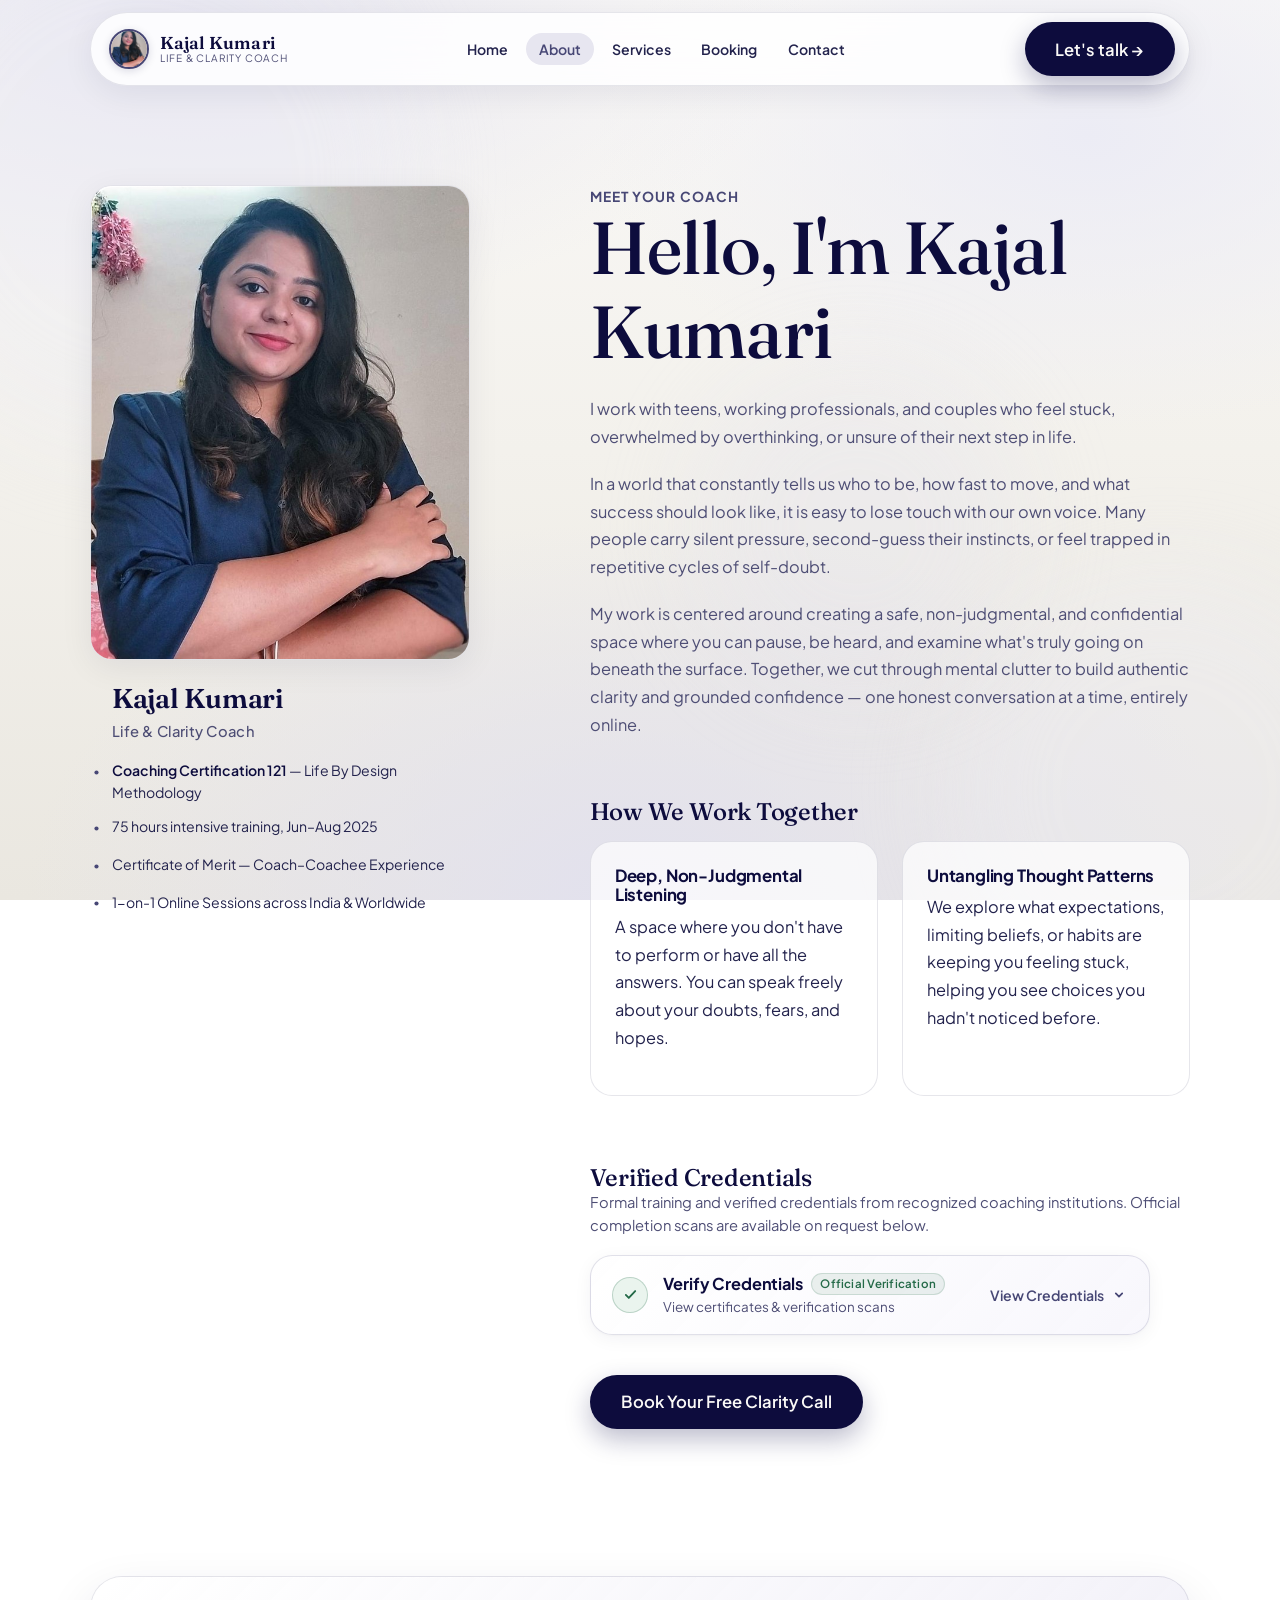
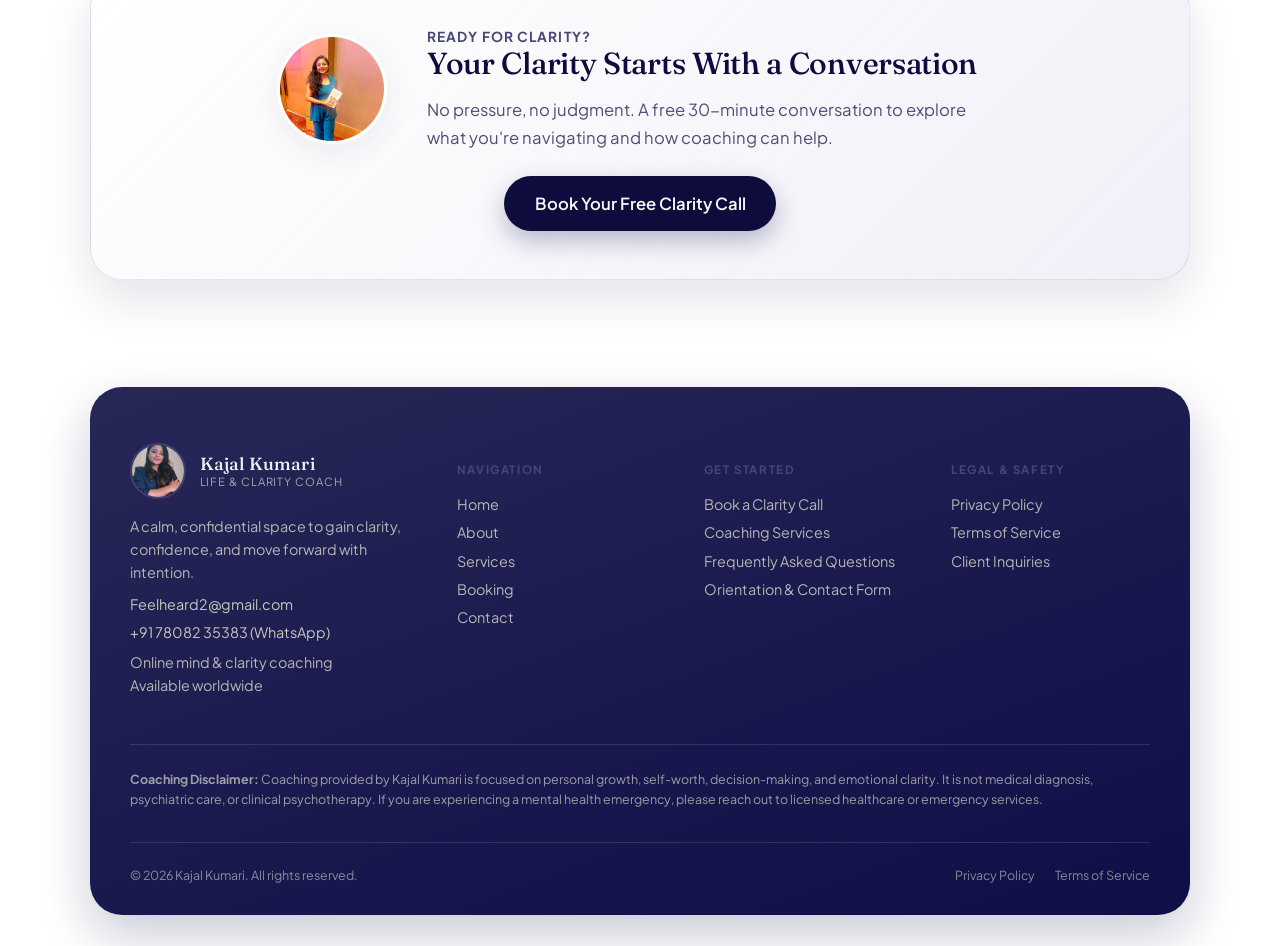
==== commit 8ec8c710: "Refine clean URLs and page title metadata" ====
--- a/about/index.html
+++ b/about/index.html
@@ -3,8 +3,20 @@
 <head>
 <meta charset="UTF-8" />
 <meta name="viewport" content="width=device-width, initial-scale=1.0" />
-<title>About — Kajal Kumari | Life &amp; Clarity Coach</title>
-<meta name="description" content="Get to know Kajal Kumari — life coach for teens, working professionals and couples looking for clarity, confidence and calm." />
+<title>Kajal Kumari: About</title>
+<meta name="description" content="Get to know Kajal Kumari: life coach for teens, working professionals and couples looking for clarity, confidence and calm." />
+<link rel="canonical" href="https://feelheard.space/about" />
+<meta property="og:site_name" content="Kajal Kumari: Life &amp; Clarity Coach" />
+<meta property="og:title" content="Kajal Kumari: About" />
+<meta property="og:description" content="Get to know Kajal Kumari: life coach for teens, working professionals and couples looking for clarity, confidence and calm." />
+<meta property="og:url" content="https://feelheard.space/about" />
+<meta property="og:type" content="website" />
+<meta property="og:image" content="https://feelheard.space/assets/kajal/portrait.jpg" />
+<meta name="twitter:card" content="summary_large_image" />
+<meta name="twitter:title" content="Kajal Kumari: About" />
+<meta name="twitter:description" content="Get to know Kajal Kumari: life coach for teens, working professionals and couples looking for clarity, confidence and calm." />
+<meta name="twitter:image" content="https://feelheard.space/assets/kajal/portrait.jpg" />
+<script>(function(){var p=window.location.pathname;if(p.length>1&&p.endsWith('/')){window.history.replaceState(null,'',p.replace(/\/+$/,'')+window.location.search+window.location.hash);}})();</script>
 <link rel="icon" href="data:image/svg+xml,<svg xmlns=%22http://www.w3.org/2000/svg%22 viewBox=%220 0 100 100%22><rect width=%22100%22 height=%22100%22 rx=%2222%22 fill=%22%230f0e47%22/><text x=%2250%22 y=%2266%22 font-family=%22Georgia,serif%22 font-size=%2252%22 fill=%22%23f8f8fb%22 text-anchor=%22middle%22>K</text></svg>" />
 <link rel="preconnect" href="https://fonts.googleapis.com" />
 <link rel="preconnect" href="https://fonts.gstatic.com" crossorigin />
@@ -22,7 +34,7 @@
     <div class="about-grid">
       <div class="about-portrait" data-reveal>
         <div class="glass frame">
-          <img src="../assets/kajal/portrait.jpg" alt="Kajal Kumari — Life &amp; Clarity Coach" fetchpriority="high" decoding="async" width="640" height="800" />
+          <img src="../assets/kajal/portrait.jpg" alt="Kajal Kumari: Life &amp; Clarity Coach" fetchpriority="high" decoding="async" width="640" height="800" />
         </div>
         <div class="portrait-details">
           <div class="portrait-header">
@@ -153,7 +165,7 @@
         </div>
 
         <div style="margin-top:2.5rem;">
-          <a href="../booking" class="btn btn-primary">Book Your Free Clarity Call</a>
+          <a href="/booking" class="btn btn-primary">Book Your Free Clarity Call</a>
         </div>
       </div>
     </div>
@@ -171,7 +183,7 @@
           <p class="reveal-text" style="max-width:48ch;margin-top:0.4rem;">No pressure, no judgment. A free 30-minute conversation to explore what you're navigating and how coaching can help.</p>
         </div>
       </div>
-      <a href="../booking" class="btn btn-primary reveal-cta">Book Your Free Clarity Call</a>
+      <a href="/booking" class="btn btn-primary reveal-cta">Book Your Free Clarity Call</a>
     </div>
   </section>
 
